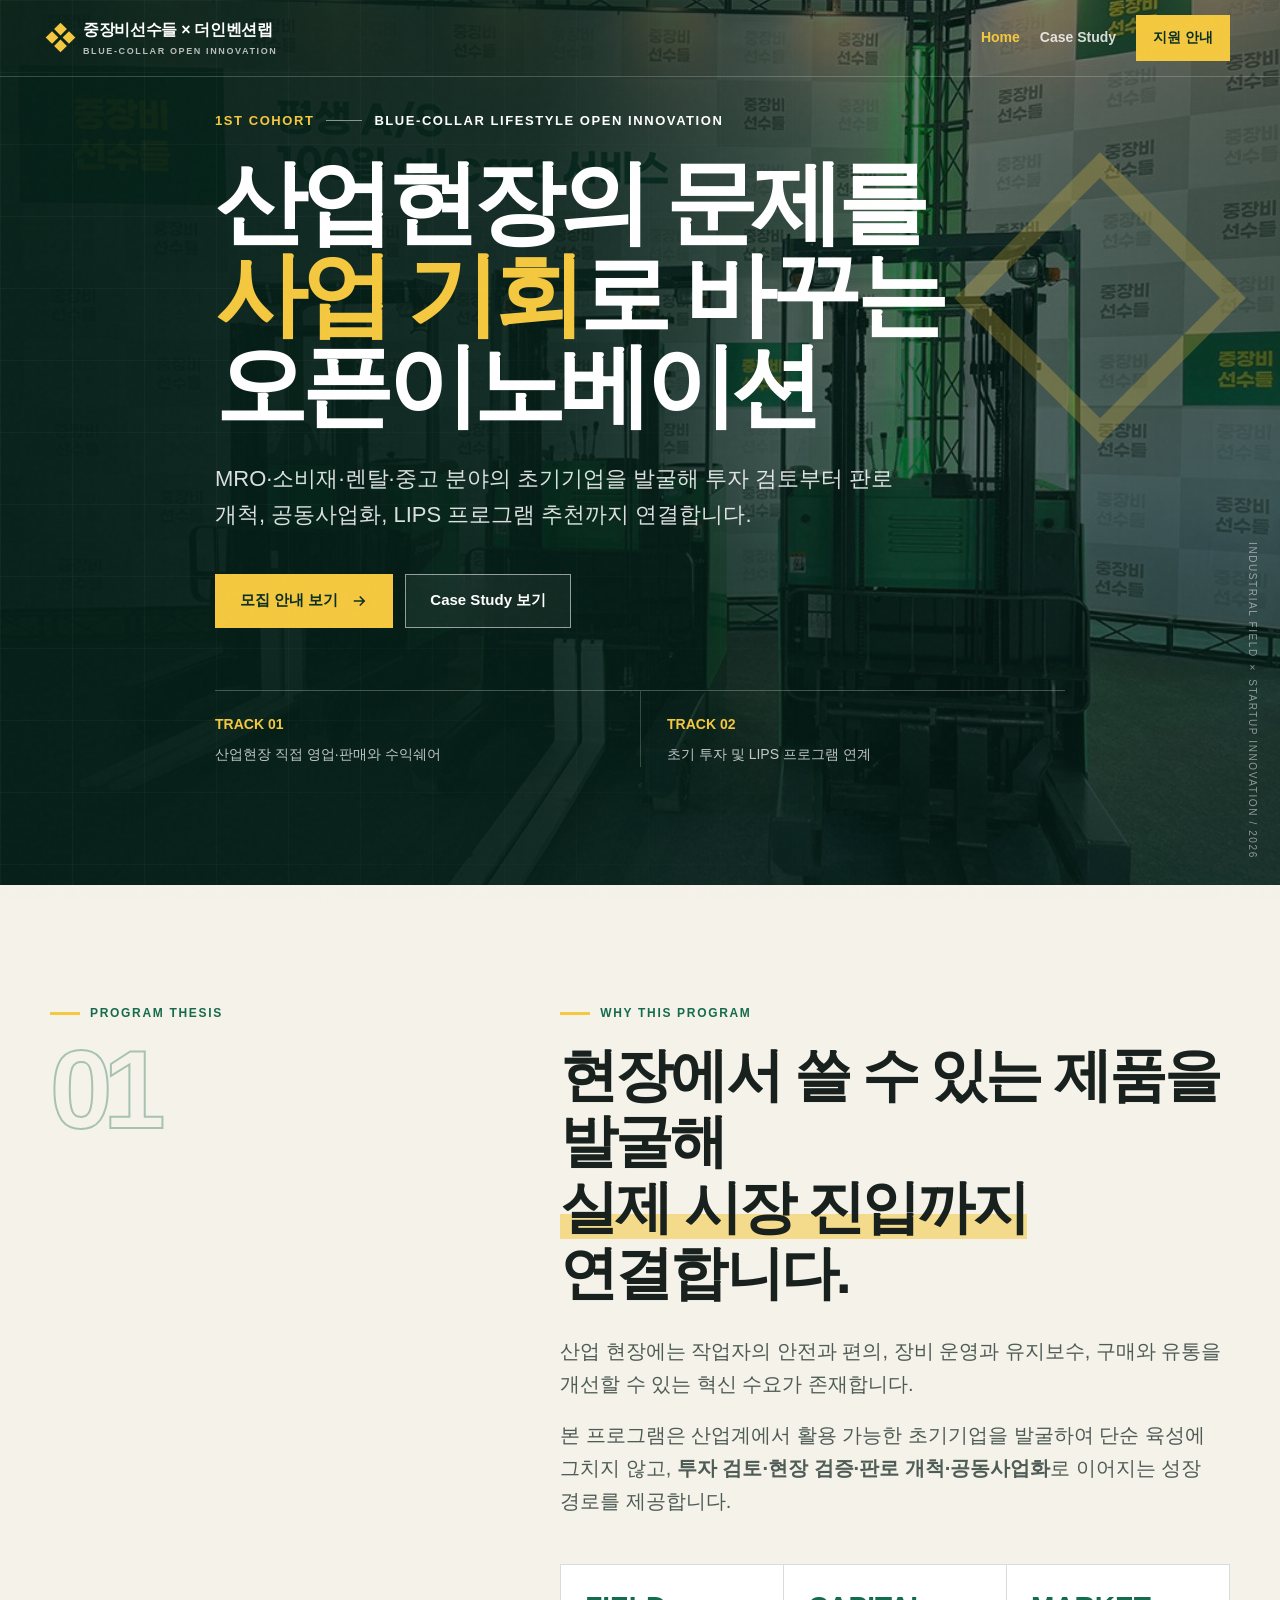
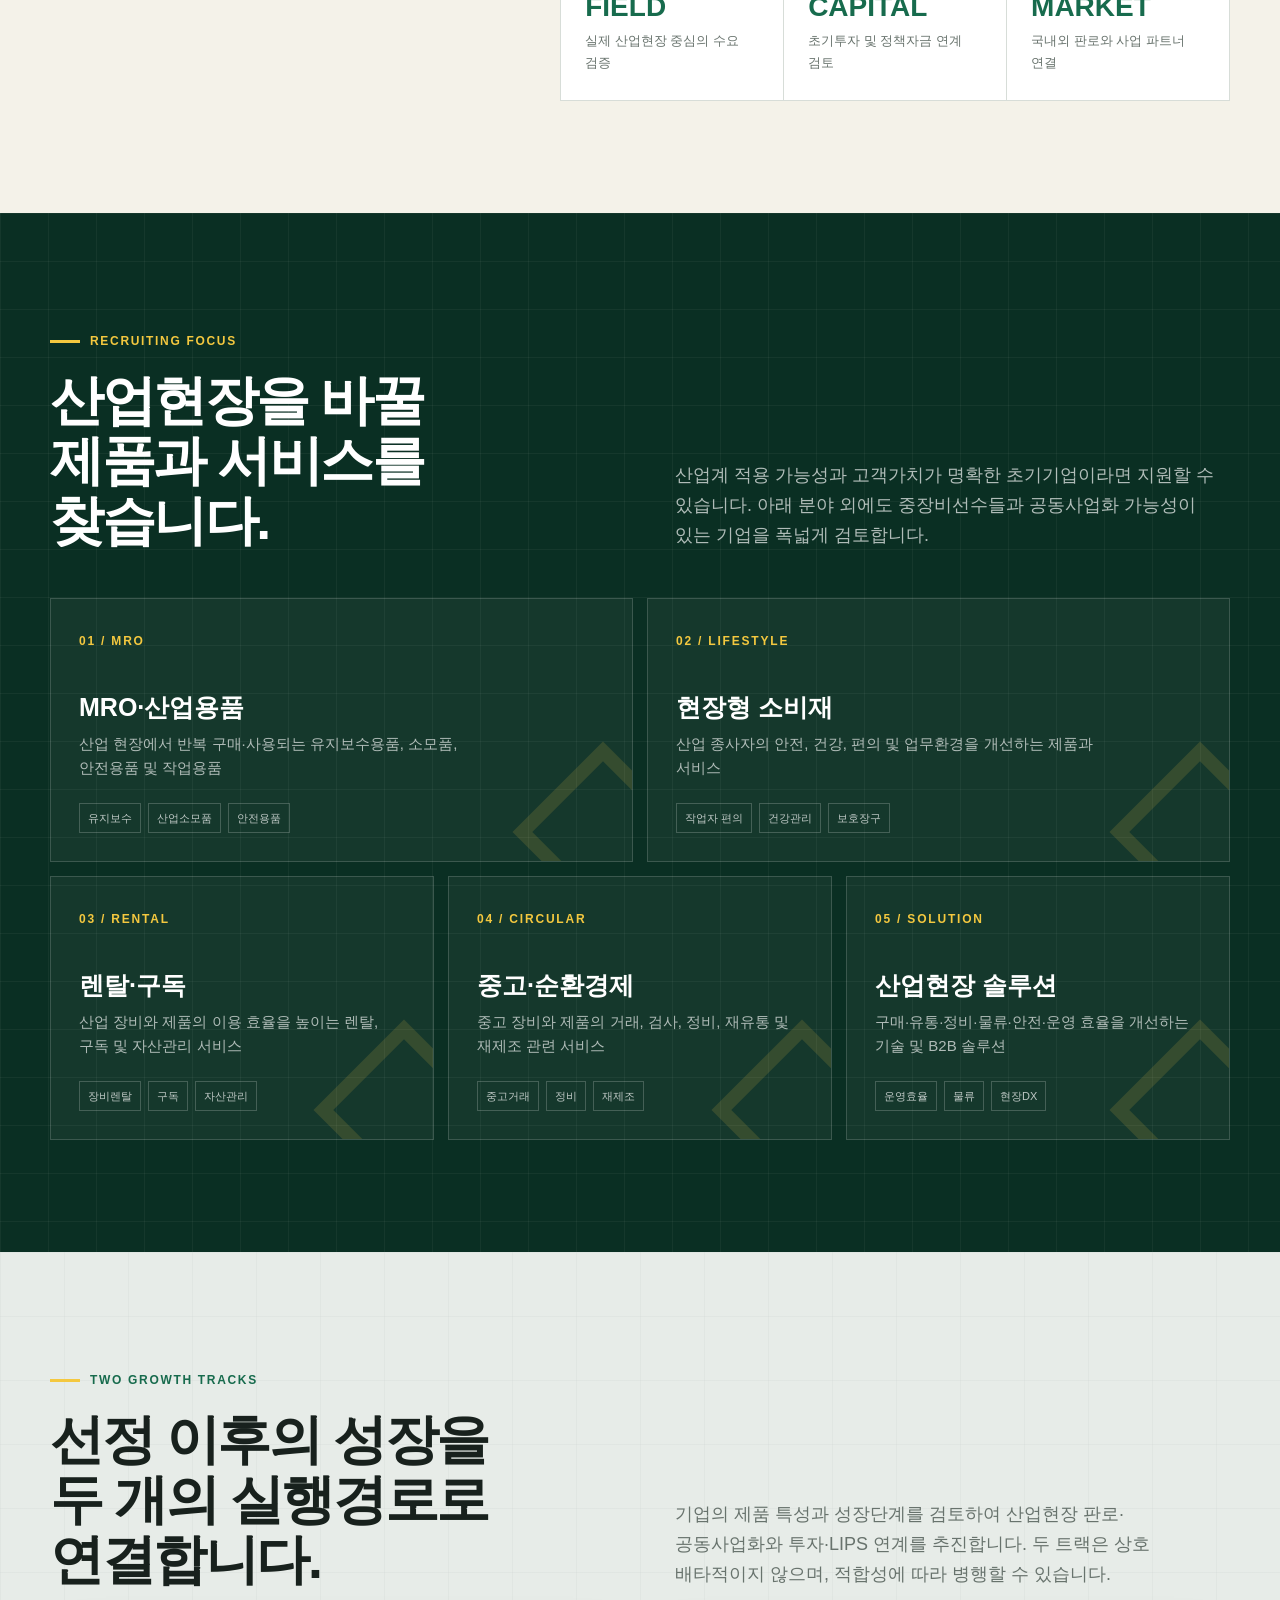
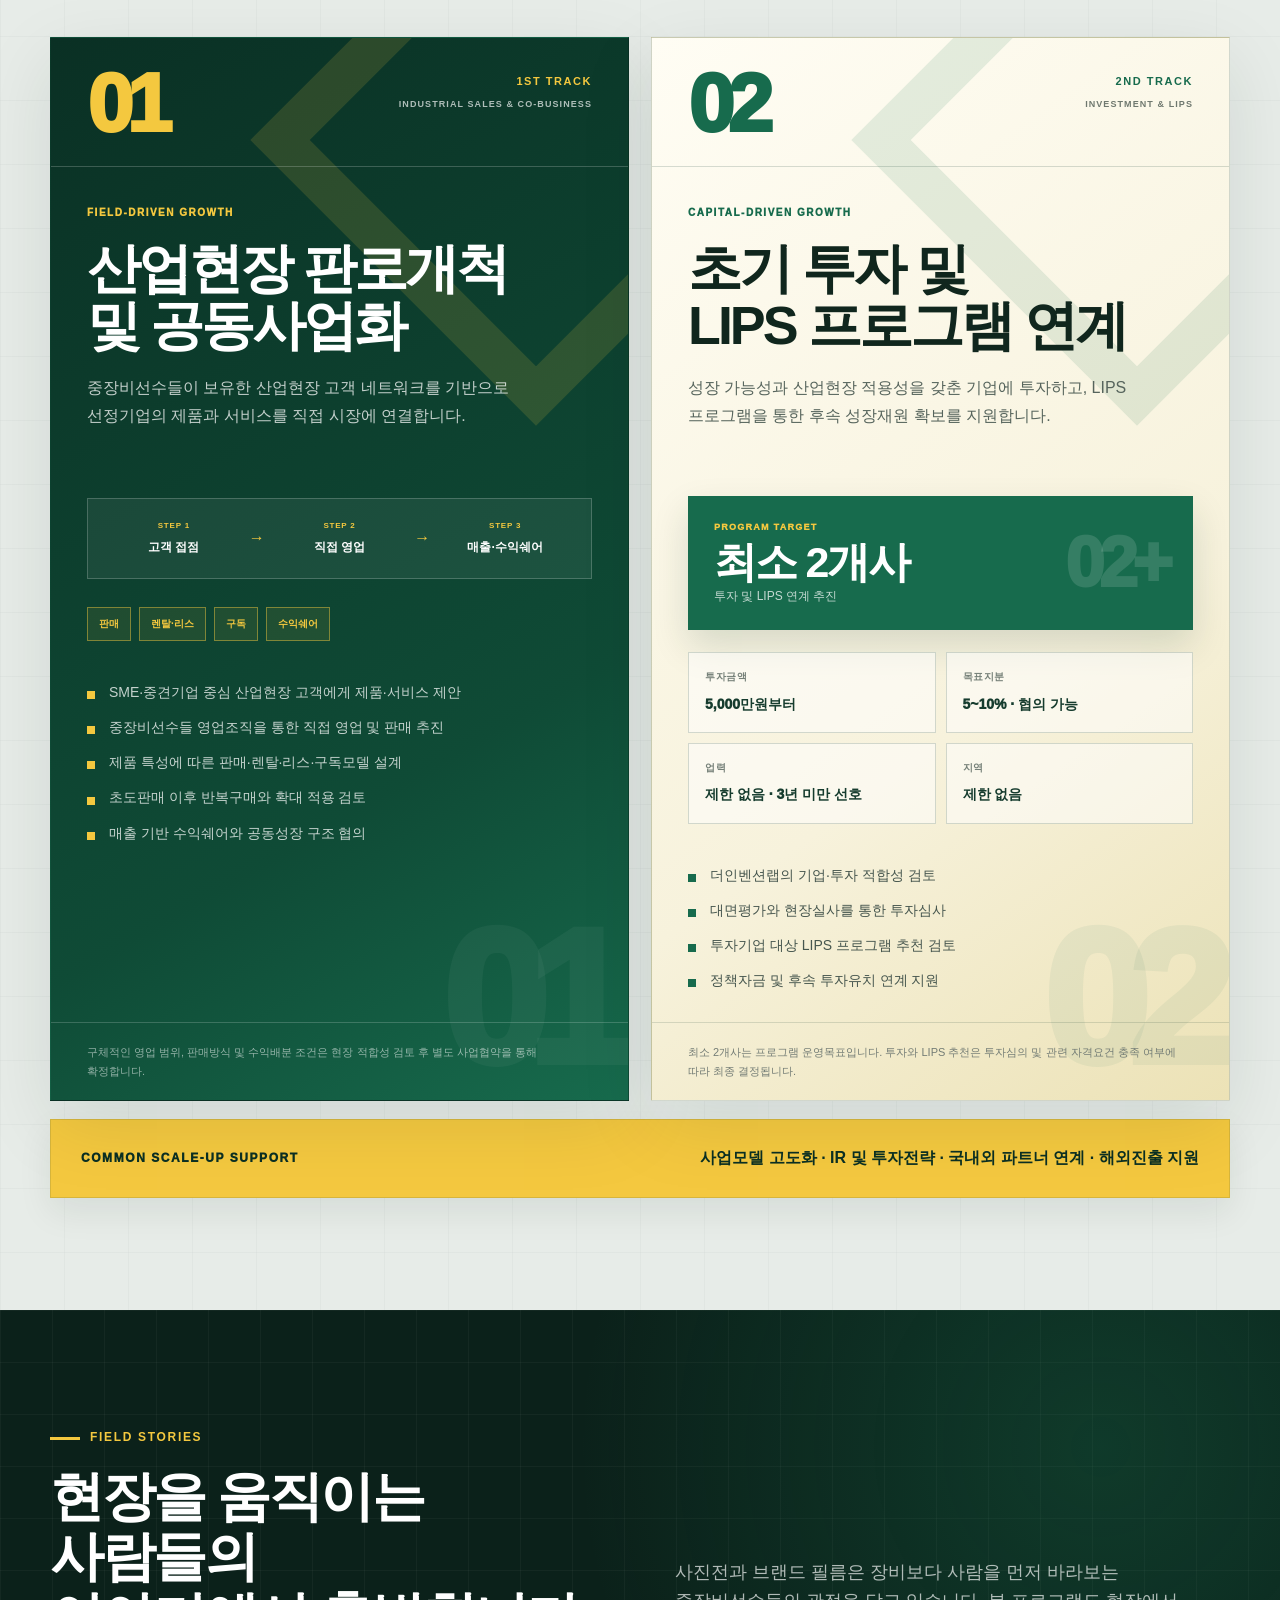
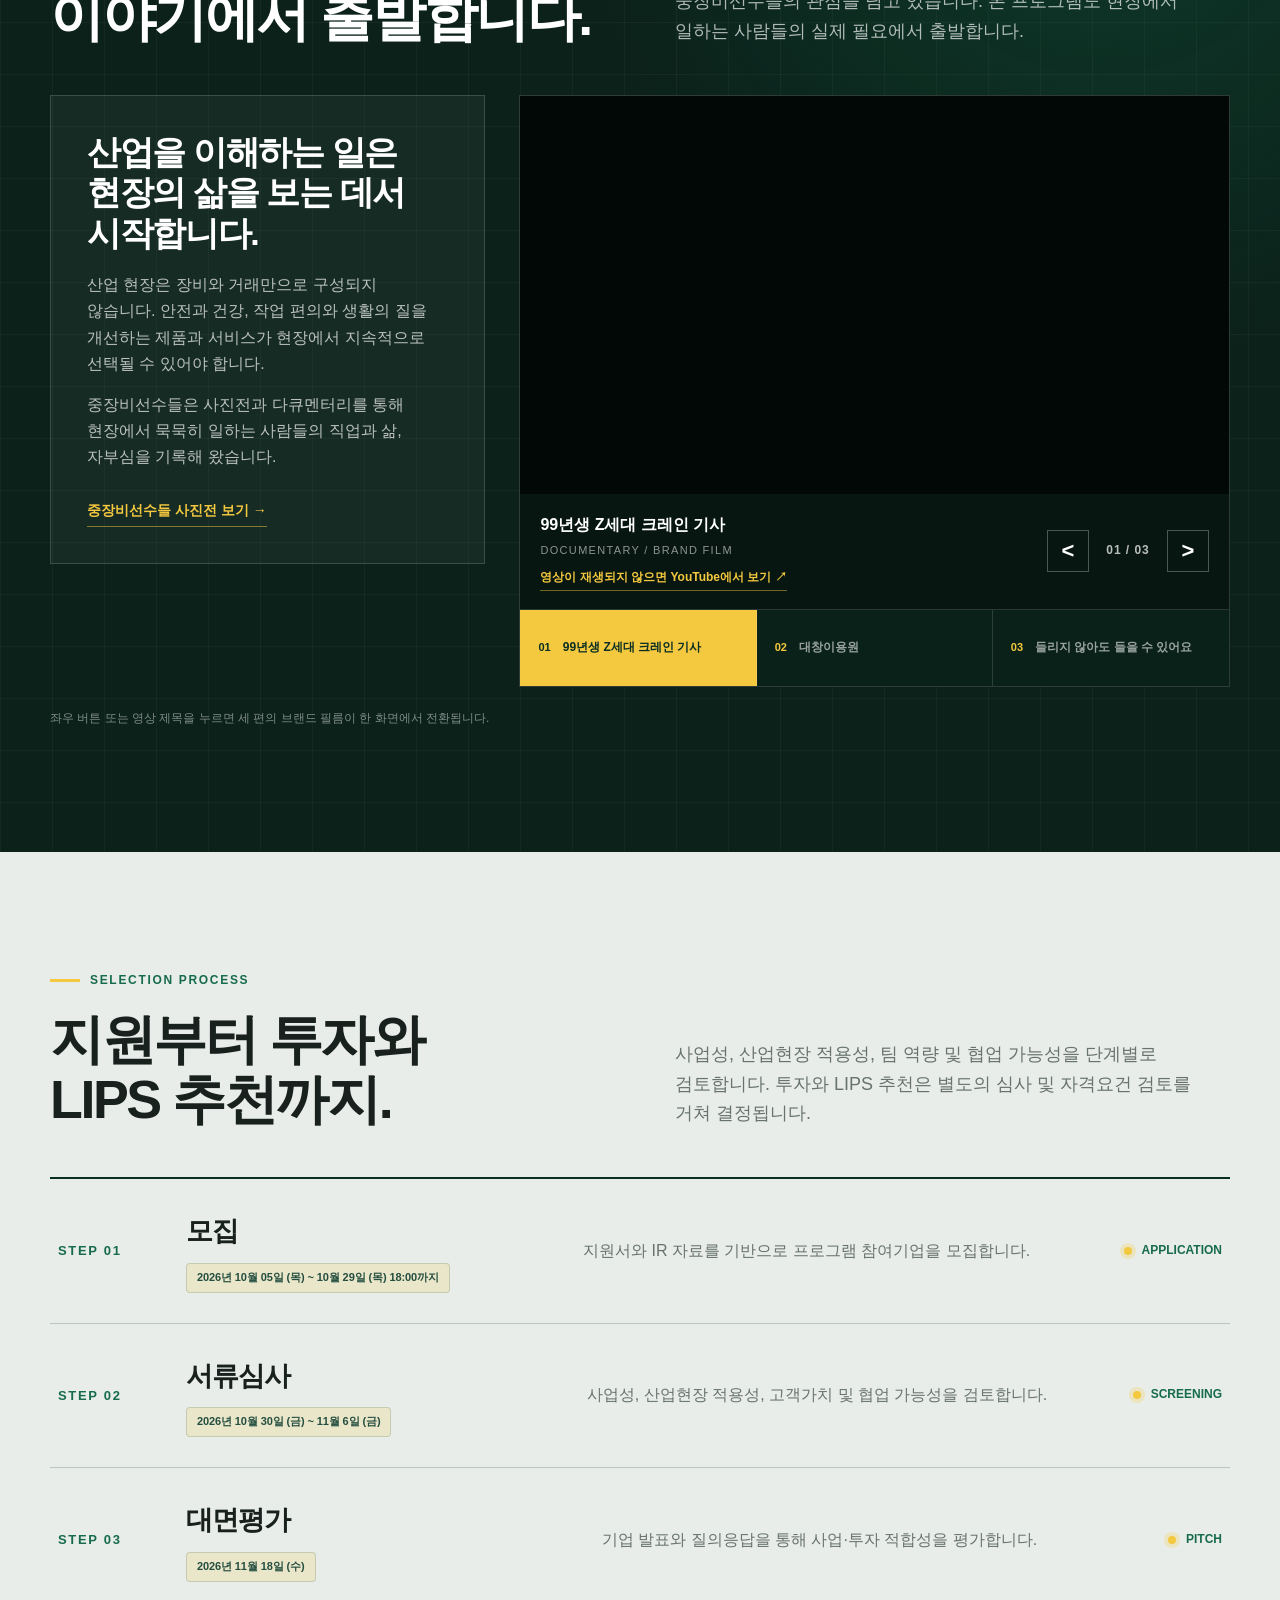
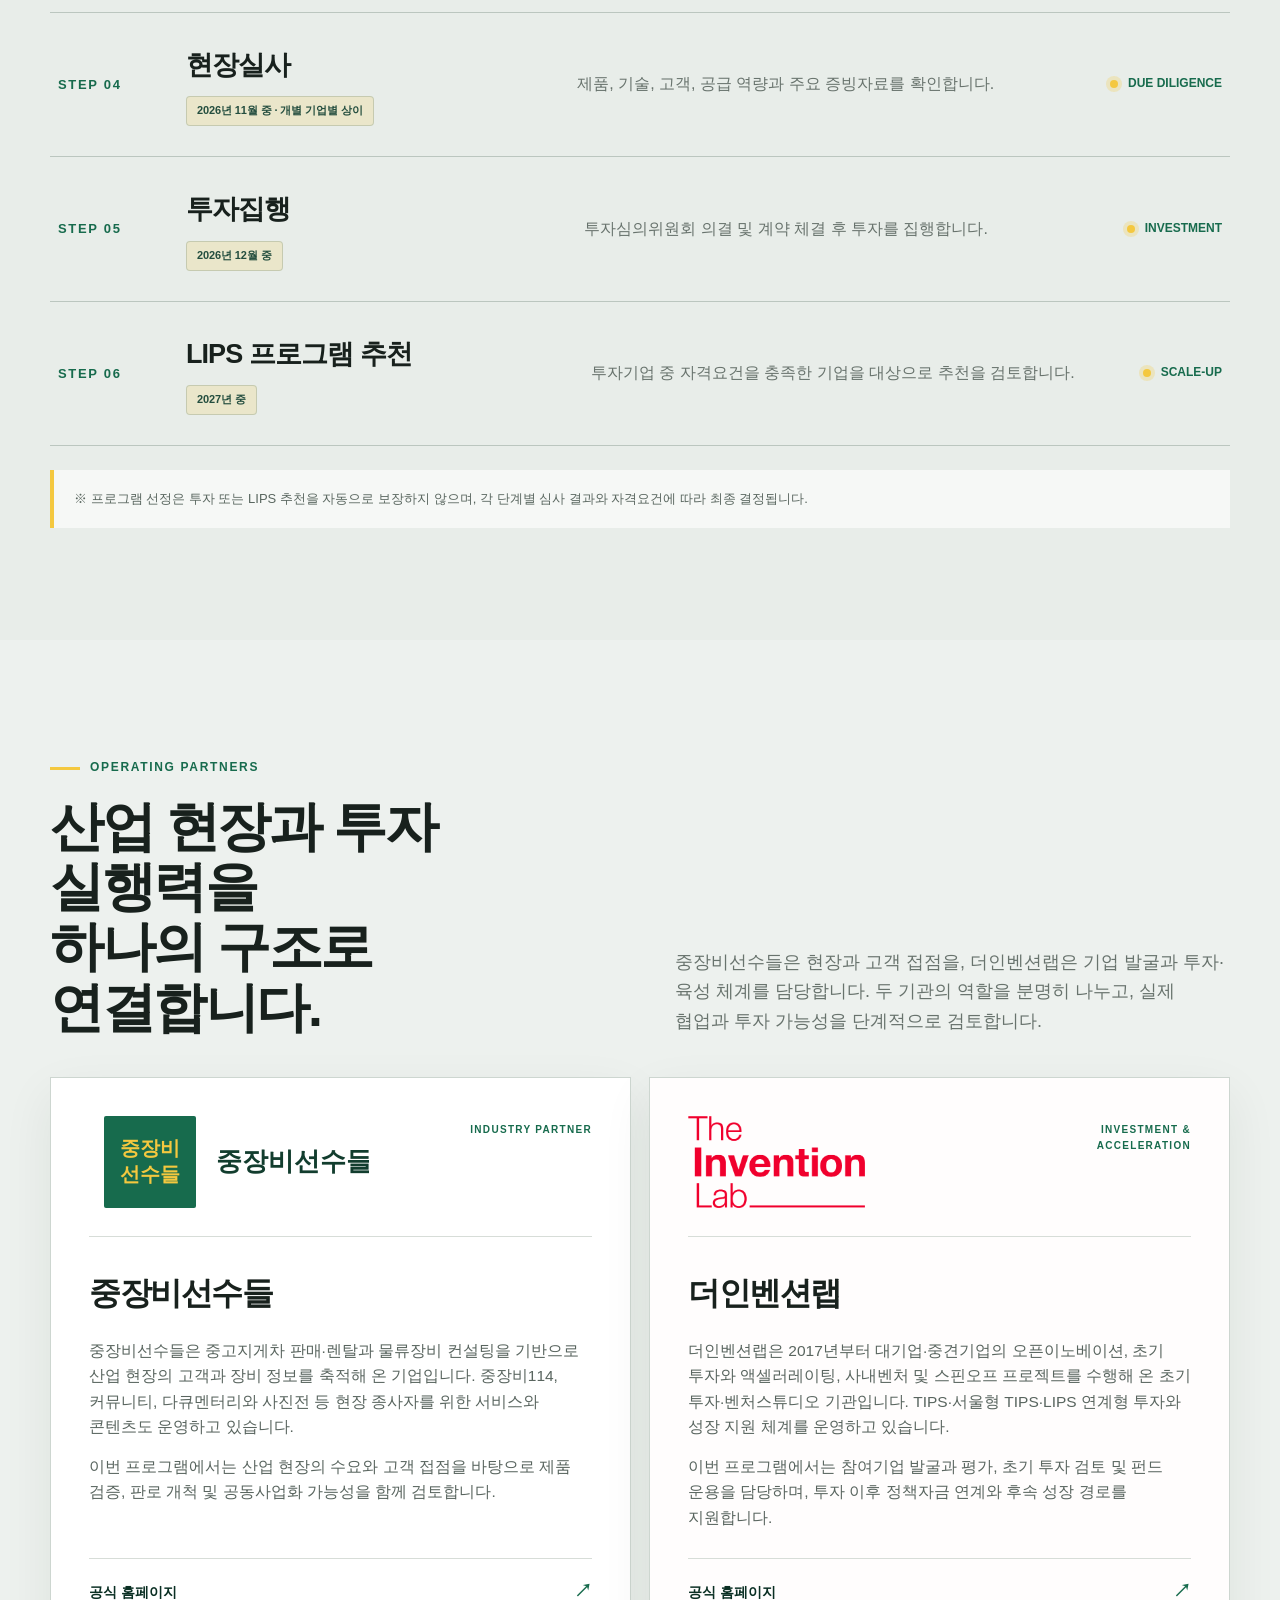
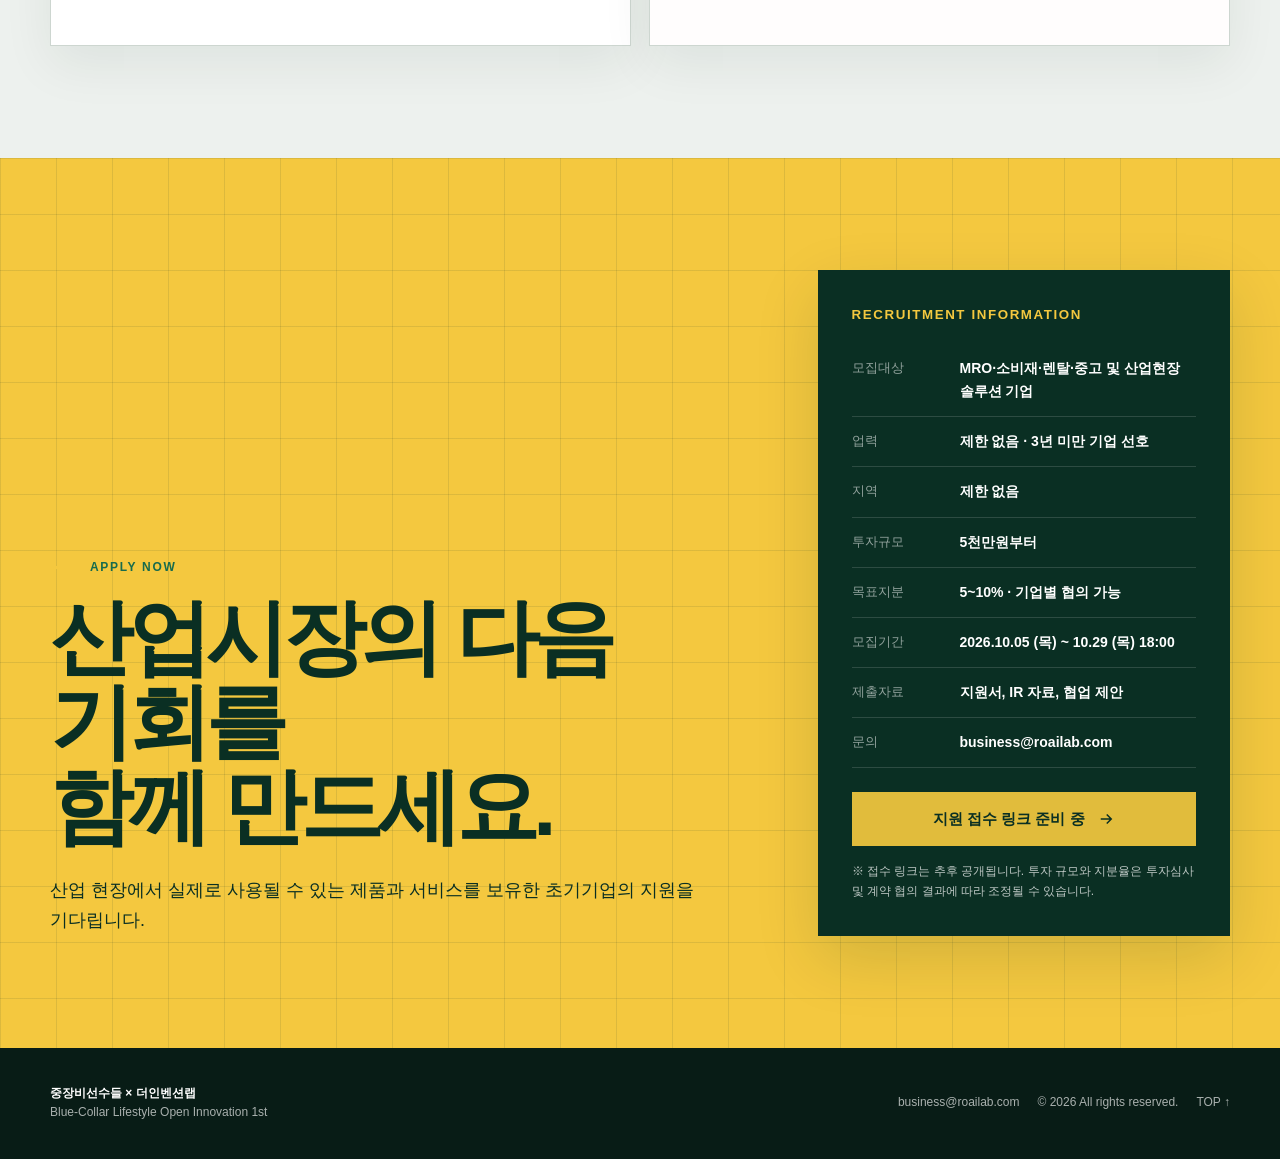
==== index.html @ ec878469 "Add files via upload" ====
<!doctype html>
<html lang="ko">
<head>
  <meta charset="utf-8" />
  <meta name="viewport" content="width=device-width, initial-scale=1" />
  <meta name="referrer" content="strict-origin-when-cross-origin" />
  <meta name="description" content="중장비선수들 × 더인벤션랩 블루칼라 라이프스타일 오픈이노베이션 1기" />
  <title>블루칼라 라이프스타일 오픈이노베이션 1기</title>
  <script>document.documentElement.classList.add('js');</script>
  <link rel="stylesheet" href="styles.css?v=14" />
</head>
<body data-page="home">
  <header class="nav">
    <div class="container nav-inner">
      <a href="index.html" class="brand" aria-label="홈으로 이동">
        <span class="brand-mark" aria-hidden="true"><i></i><i></i><i></i><i></i></span>
        <span class="brand-text">중장비선수들 × 더인벤션랩<small>BLUE-COLLAR OPEN INNOVATION</small></span>
      </a>
      <nav class="nav-links" aria-label="주요 메뉴">
        <a href="index.html" aria-current="page">Home</a>
        <a href="case-study.html">Case Study</a>
        <a href="#apply" class="nav-cta">지원 안내</a>
      </nav>
    </div>
  </header>

  <main id="top">
    <section class="hero">
      <div class="hero-media" aria-hidden="true"></div>
      <div class="hero-grid" aria-hidden="true"></div>
      <div class="container hero-content">
        <div class="hero-eyebrow"><span>1st Cohort</span><i></i><span>Blue-Collar Lifestyle Open Innovation</span></div>
        <h1>산업현장의 문제를<br /><em>사업 기회</em>로 바꾸는<br />오픈이노베이션</h1>
        <p class="hero-desc">MRO·소비재·렌탈·중고 분야의 초기기업을 발굴해 투자 검토부터 판로 개척, 공동사업화, LIPS 프로그램 추천까지 연결합니다.</p>
        <div class="hero-actions">
          <a class="btn btn-primary" href="#apply">모집 안내 보기
            <svg viewBox="0 0 24 24" fill="none" stroke="currentColor" stroke-width="2"><path d="M5 12h14M13 6l6 6-6 6"/></svg>
          </a>
          <a class="btn btn-secondary" href="case-study.html">Case Study 보기</a>
        </div>
        <div class="hero-meta hero-meta-two">
          <div class="hero-meta-item"><strong>TRACK 01</strong><span>산업현장 직접 영업·판매와 수익쉐어</span></div>
          <div class="hero-meta-item"><strong>TRACK 02</strong><span>초기 투자 및 LIPS 프로그램 연계</span></div>
        </div>
      </div>
      <div class="hero-side-code">INDUSTRIAL FIELD × STARTUP INNOVATION / 2026</div>
    </section>

    <section class="section thesis" id="about">
      <div class="container thesis-layout">
        <aside class="thesis-aside reveal">
          <span class="kicker">Program Thesis</span>
          <div class="thesis-number">01</div>
        </aside>
        <div class="thesis-copy reveal">
          <span class="kicker">Why This Program</span>
          <h2>현장에서 쓸 수 있는 제품을 발굴해<br /><span class="highlight-line">실제 시장 진입까지</span> 연결합니다.</h2>
          <p>산업 현장에는 작업자의 안전과 편의, 장비 운영과 유지보수, 구매와 유통을 개선할 수 있는 혁신 수요가 존재합니다.</p>
          <p>본 프로그램은 산업계에서 활용 가능한 초기기업을 발굴하여 단순 육성에 그치지 않고, <strong>투자 검토·현장 검증·판로 개척·공동사업화</strong>로 이어지는 성장 경로를 제공합니다.</p>
          <div class="thesis-facts">
            <div class="fact"><strong>FIELD</strong><span>실제 산업현장 중심의 수요 검증</span></div>
            <div class="fact"><strong>CAPITAL</strong><span>초기투자 및 정책자금 연계 검토</span></div>
            <div class="fact"><strong>MARKET</strong><span>국내외 판로와 사업 파트너 연결</span></div>
          </div>
        </div>
      </div>
    </section>


    <section class="section focus" id="focus">
      <div class="container">
        <div class="section-head reveal">
          <div><span class="kicker">Recruiting Focus</span><h2 class="section-title">산업현장을 바꿀<br />제품과 서비스를 찾습니다.</h2></div>
          <p class="section-lead">산업계 적용 가능성과 고객가치가 명확한 초기기업이라면 지원할 수 있습니다. 아래 분야 외에도 중장비선수들과 공동사업화 가능성이 있는 기업을 폭넓게 검토합니다.</p>
        </div>
        <div class="focus-grid">
          <article class="focus-card reveal"><span class="focus-no">01 / MRO</span><h3>MRO·산업용품</h3><p>산업 현장에서 반복 구매·사용되는 유지보수용품, 소모품, 안전용품 및 작업용품</p><div class="focus-tags"><span>유지보수</span><span>산업소모품</span><span>안전용품</span></div></article>
          <article class="focus-card reveal"><span class="focus-no">02 / LIFESTYLE</span><h3>현장형 소비재</h3><p>산업 종사자의 안전, 건강, 편의 및 업무환경을 개선하는 제품과 서비스</p><div class="focus-tags"><span>작업자 편의</span><span>건강관리</span><span>보호장구</span></div></article>
          <article class="focus-card reveal"><span class="focus-no">03 / RENTAL</span><h3>렌탈·구독</h3><p>산업 장비와 제품의 이용 효율을 높이는 렌탈, 구독 및 자산관리 서비스</p><div class="focus-tags"><span>장비렌탈</span><span>구독</span><span>자산관리</span></div></article>
          <article class="focus-card reveal"><span class="focus-no">04 / CIRCULAR</span><h3>중고·순환경제</h3><p>중고 장비와 제품의 거래, 검사, 정비, 재유통 및 재제조 관련 서비스</p><div class="focus-tags"><span>중고거래</span><span>정비</span><span>재제조</span></div></article>
          <article class="focus-card reveal"><span class="focus-no">05 / SOLUTION</span><h3>산업현장 솔루션</h3><p>구매·유통·정비·물류·안전·운영 효율을 개선하는 기술 및 B2B 솔루션</p><div class="focus-tags"><span>운영효율</span><span>물류</span><span>현장DX</span></div></article>
        </div>
      </div>
    </section>

    <section class="section benefits tracks tracks-v11" id="benefits">
      <div class="container">
        <div class="section-head reveal">
          <div><span class="kicker">Two Growth Tracks</span><h2 class="section-title">선정 이후의 성장을<br />두 개의 실행경로로 연결합니다.</h2></div>
          <p class="section-lead">기업의 제품 특성과 성장단계를 검토하여 산업현장 판로·공동사업화와 투자·LIPS 연계를 추진합니다. 두 트랙은 상호 배타적이지 않으며, 적합성에 따라 병행할 수 있습니다.</p>
        </div>

        <div class="growth-track-grid">
          <article class="growth-track growth-track-sales reveal">
            <div class="growth-track-bg-number" aria-hidden="true">01</div>
            <header class="growth-track-header">
              <span class="growth-track-index">01</span>
              <div><b>1ST TRACK</b><small>INDUSTRIAL SALES &amp; CO-BUSINESS</small></div>
            </header>
            <div class="growth-track-body">
              <span class="growth-track-label">FIELD-DRIVEN GROWTH</span>
              <h3>산업현장 판로개척<br />및 공동사업화</h3>
              <p class="growth-track-lead">중장비선수들이 보유한 산업현장 고객 네트워크를 기반으로 선정기업의 제품과 서비스를 직접 시장에 연결합니다.</p>

              <div class="growth-track-flow" aria-label="산업현장 공동사업화 진행 흐름">
                <span><small>STEP 1</small>고객 접점</span><i aria-hidden="true">→</i>
                <span><small>STEP 2</small>직접 영업</span><i aria-hidden="true">→</i>
                <span><small>STEP 3</small>매출·수익쉐어</span>
              </div>

              <div class="growth-track-tags"><span>판매</span><span>렌탈·리스</span><span>구독</span><span>수익쉐어</span></div>
              <ul class="growth-track-list">
                <li>SME·중견기업 중심 산업현장 고객에게 제품·서비스 제안</li>
                <li>중장비선수들 영업조직을 통한 직접 영업 및 판매 추진</li>
                <li>제품 특성에 따른 판매·렌탈·리스·구독모델 설계</li>
                <li>초도판매 이후 반복구매와 확대 적용 검토</li>
                <li>매출 기반 수익쉐어와 공동성장 구조 협의</li>
              </ul>
            </div>
            <p class="growth-track-note">구체적인 영업 범위, 판매방식 및 수익배분 조건은 현장 적합성 검토 후 별도 사업협약을 통해 확정합니다.</p>
          </article>

          <article class="growth-track growth-track-invest reveal">
            <div class="growth-track-bg-number" aria-hidden="true">02</div>
            <header class="growth-track-header">
              <span class="growth-track-index">02</span>
              <div><b>2ND TRACK</b><small>INVESTMENT &amp; LIPS</small></div>
            </header>
            <div class="growth-track-body">
              <span class="growth-track-label">CAPITAL-DRIVEN GROWTH</span>
              <h3>초기 투자 및<br />LIPS 프로그램 연계</h3>
              <p class="growth-track-lead">성장 가능성과 산업현장 적용성을 갖춘 기업에 투자하고, LIPS 프로그램을 통한 후속 성장재원 확보를 지원합니다.</p>

              <div class="growth-track-target">
                <div><small>PROGRAM TARGET</small><strong>최소 2개사</strong><span>투자 및 LIPS 연계 추진</span></div>
                <span class="growth-track-target-mark" aria-hidden="true">02+</span>
              </div>

              <dl class="growth-track-terms">
                <div><dt>투자금액</dt><dd>5,000만원부터</dd></div>
                <div><dt>목표지분</dt><dd>5~10% · 협의 가능</dd></div>
                <div><dt>업력</dt><dd>제한 없음 · 3년 미만 선호</dd></div>
                <div><dt>지역</dt><dd>제한 없음</dd></div>
              </dl>
              <ul class="growth-track-list">
                <li>더인벤션랩의 기업·투자 적합성 검토</li>
                <li>대면평가와 현장실사를 통한 투자심사</li>
                <li>투자기업 대상 LIPS 프로그램 추천 검토</li>
                <li>정책자금 및 후속 투자유치 연계 지원</li>
              </ul>
            </div>
            <p class="growth-track-note">최소 2개사는 프로그램 운영목표입니다. 투자와 LIPS 추천은 투자심의 및 관련 자격요건 충족 여부에 따라 최종 결정됩니다.</p>
          </article>
        </div>

        <div class="common-support common-support-v11 reveal">
          <span>COMMON SCALE-UP SUPPORT</span>
          <p>사업모델 고도화 · IR 및 투자전략 · 국내외 파트너 연계 · 해외진출 지원</p>
        </div>
      </div>
    </section>

    <section class="section story" id="story">
      <div class="container">
        <div class="section-head reveal">
          <div><span class="kicker">Field Stories</span><h2 class="section-title">현장을 움직이는 사람들의<br />이야기에서 출발합니다.</h2></div>
          <p class="section-lead">사진전과 브랜드 필름은 장비보다 사람을 먼저 바라보는 중장비선수들의 관점을 담고 있습니다. 본 프로그램도 현장에서 일하는 사람들의 실제 필요에서 출발합니다.</p>
        </div>
        <div class="story-layout">
          <aside class="story-copy reveal">
            <h3>산업을 이해하는 일은<br />현장의 삶을 보는 데서 시작합니다.</h3>
            <p>산업 현장은 장비와 거래만으로 구성되지 않습니다. 안전과 건강, 작업 편의와 생활의 질을 개선하는 제품과 서비스가 현장에서 지속적으로 선택될 수 있어야 합니다.</p>
            <p>중장비선수들은 사진전과 다큐멘터리를 통해 현장에서 묵묵히 일하는 사람들의 직업과 삶, 자부심을 기록해 왔습니다.</p>
            <a class="story-link" href="https://cafe.naver.com/f-e/cafes/30605858/menus/133?viewType=I" target="_blank" rel="noopener noreferrer">중장비선수들 사진전 보기 →</a>
          </aside>
          <article class="video-card film-player reveal" data-film-carousel>
            <div class="video-frame">
              <iframe id="brandFilmFrame" width="560" height="315" loading="lazy" src="https://www.youtube-nocookie.com/embed/QFnF8ZRzsyY?playsinline=1&amp;rel=0" title="99년생 Z세대 크레인 기사" frameborder="0" allow="accelerometer; autoplay; clipboard-write; encrypted-media; gyroscope; picture-in-picture; web-share" referrerpolicy="strict-origin-when-cross-origin" allowfullscreen></iframe>
            </div>
            <div class="film-toolbar film-toolbar-v11">
              <div class="video-meta">
                <strong id="brandFilmLabel">99년생 Z세대 크레인 기사</strong>
                <span>DOCUMENTARY / BRAND FILM</span>
                <a id="brandFilmExternalLink" class="film-external-link" href="https://www.youtube.com/watch?v=QFnF8ZRzsyY" target="_blank" rel="noopener noreferrer">영상이 재생되지 않으면 YouTube에서 보기 ↗</a>
              </div>
              <div class="film-controls" aria-label="브랜드 필름 이전·다음 전환">
                <button type="button" class="film-arrow" data-film-prev aria-label="이전 브랜드 필름">&lt;</button>
                <span class="film-counter" id="brandFilmCounter" aria-live="polite">01 / 03</span>
                <button type="button" class="film-arrow" data-film-next aria-label="다음 브랜드 필름">&gt;</button>
              </div>
            </div>
            <div class="film-tabs" role="tablist" aria-label="브랜드 필름 목록">
              <button type="button" role="tab" aria-selected="true" class="film-tab is-active" data-film-select data-video-id="QFnF8ZRzsyY" data-title="99년생 Z세대 크레인 기사"><span>01</span><b>99년생 Z세대 크레인 기사</b></button>
              <button type="button" role="tab" aria-selected="false" class="film-tab" data-film-select data-video-id="ErSLfkAjK5M" data-title="대창이용원"><span>02</span><b>대창이용원</b></button>
              <button type="button" role="tab" aria-selected="false" class="film-tab" data-film-select data-video-id="mfmNR8v3RRI" data-title="들리지 않아도 들을 수 있어요"><span>03</span><b>들리지 않아도 들을 수 있어요</b></button>
            </div>
          </article>
        </div>
        <p class="story-note reveal">좌우 버튼 또는 영상 제목을 누르면 세 편의 브랜드 필름이 한 화면에서 전환됩니다.</p>
      </div>
    </section>

    <section class="section process" id="process">
      <div class="container">
        <div class="section-head reveal">
          <div><span class="kicker">Selection Process</span><h2 class="section-title">지원부터 투자와<br />LIPS 추천까지.</h2></div>
          <p class="section-lead">사업성, 산업현장 적용성, 팀 역량 및 협업 가능성을 단계별로 검토합니다. 투자와 LIPS 추천은 별도의 심사 및 자격요건 검토를 거쳐 결정됩니다.</p>
        </div>
        <div class="process-list">
          <article class="process-item reveal"><span class="process-index">STEP 01</span><div class="process-title"><h3>모집</h3><time class="process-date" datetime="2026-10-05">2026년 10월 05일 (목) ~ 10월 29일 (목) 18:00까지</time></div><p>지원서와 IR 자료를 기반으로 프로그램 참여기업을 모집합니다.</p><span class="status">APPLICATION</span></article>
          <article class="process-item reveal"><span class="process-index">STEP 02</span><div class="process-title"><h3>서류심사</h3><time class="process-date" datetime="2026-10-30">2026년 10월 30일 (금) ~ 11월 6일 (금)</time></div><p>사업성, 산업현장 적용성, 고객가치 및 협업 가능성을 검토합니다.</p><span class="status">SCREENING</span></article>
          <article class="process-item reveal"><span class="process-index">STEP 03</span><div class="process-title"><h3>대면평가</h3><time class="process-date" datetime="2026-11-18">2026년 11월 18일 (수)</time></div><p>기업 발표와 질의응답을 통해 사업·투자 적합성을 평가합니다.</p><span class="status">PITCH</span></article>
          <article class="process-item reveal"><span class="process-index">STEP 04</span><div class="process-title"><h3>현장실사</h3><span class="process-date">2026년 11월 중 · 개별 기업별 상이</span></div><p>제품, 기술, 고객, 공급 역량과 주요 증빙자료를 확인합니다.</p><span class="status">DUE DILIGENCE</span></article>
          <article class="process-item reveal"><span class="process-index">STEP 05</span><div class="process-title"><h3>투자집행</h3><span class="process-date">2026년 12월 중</span></div><p>투자심의위원회 의결 및 계약 체결 후 투자를 집행합니다.</p><span class="status">INVESTMENT</span></article>
          <article class="process-item reveal"><span class="process-index">STEP 06</span><div class="process-title"><h3>LIPS 프로그램 추천</h3><span class="process-date">2027년 중</span></div><p>투자기업 중 자격요건을 충족한 기업을 대상으로 추천을 검토합니다.</p><span class="status">SCALE-UP</span></article>
        </div>
        <div class="process-note reveal">※ 프로그램 선정은 투자 또는 LIPS 추천을 자동으로 보장하지 않으며, 각 단계별 심사 결과와 자격요건에 따라 최종 결정됩니다.</div>
      </div>
    </section>

    <section class="section partners" id="partners" aria-label="운영기관 소개">
      <div class="container">
        <div class="section-head reveal">
          <div><span class="kicker">Operating Partners</span><h2 class="section-title">산업 현장과 투자 실행력을<br />하나의 구조로 연결합니다.</h2></div>
          <p class="section-lead">중장비선수들은 현장과 고객 접점을, 더인벤션랩은 기업 발굴과 투자·육성 체계를 담당합니다. 두 기관의 역할을 분명히 나누고, 실제 협업과 투자 가능성을 단계적으로 검토합니다.</p>
        </div>
        <div class="partner-grid">
          <article class="partner-card reveal">
            <div class="partner-card-head">
              <a class="partner-logo partner-logo-9dan" href="https://www.9dan.biz/" target="_blank" rel="noopener noreferrer" aria-label="중장비선수들 홈페이지 새 창 열기">
                <svg viewBox="0 0 250 92" role="img" aria-label="중장비선수들 로고">
                  <rect x="0" y="0" width="92" height="92" rx="2" fill="#176b4d" />
                  <text x="46" y="39" text-anchor="middle" fill="#f4c83f" font-size="20" font-weight="900" font-family="Pretendard, Noto Sans KR, sans-serif">중장비</text>
                  <text x="46" y="65" text-anchor="middle" fill="#f4c83f" font-size="20" font-weight="900" font-family="Pretendard, Noto Sans KR, sans-serif">선수들</text>
                  <text x="112" y="54" fill="#123d2e" font-size="26" font-weight="900" font-family="Pretendard, Noto Sans KR, sans-serif">중장비선수들</text>
                </svg>
              </a>
              <span class="partner-role">INDUSTRY PARTNER</span>
            </div>
            <div class="partner-copy">
              <h3>중장비선수들</h3>
              <p>중장비선수들은 중고지게차 판매·렌탈과 물류장비 컨설팅을 기반으로 산업 현장의 고객과 장비 정보를 축적해 온 기업입니다. 중장비114, 커뮤니티, 다큐멘터리와 사진전 등 현장 종사자를 위한 서비스와 콘텐츠도 운영하고 있습니다.</p>
              <p>이번 프로그램에서는 산업 현장의 수요와 고객 접점을 바탕으로 제품 검증, 판로 개척 및 공동사업화 가능성을 함께 검토합니다.</p>
            </div>
            <a class="partner-link" href="https://www.9dan.biz/" target="_blank" rel="noopener noreferrer">공식 홈페이지 <span>↗</span></a>
          </article>

          <article class="partner-card partner-card-til reveal">
            <div class="partner-card-head">
              <a class="partner-logo partner-logo-til" href="https://theilab.kr/" target="_blank" rel="noopener noreferrer" aria-label="더인벤션랩 홈페이지 새 창 열기">
                <img src="assets/theinventionlab-logo.png" alt="The Invention Lab 로고" loading="lazy" decoding="async" />
              </a>
              <span class="partner-role">INVESTMENT &amp; ACCELERATION</span>
            </div>
            <div class="partner-copy">
              <h3>더인벤션랩</h3>
              <p>더인벤션랩은 2017년부터 대기업·중견기업의 오픈이노베이션, 초기 투자와 액셀러레이팅, 사내벤처 및 스핀오프 프로젝트를 수행해 온 초기 투자·벤처스튜디오 기관입니다. TIPS·서울형 TIPS·LIPS 연계형 투자와 성장 지원 체계를 운영하고 있습니다.</p>
              <p>이번 프로그램에서는 참여기업 발굴과 평가, 초기 투자 검토 및 펀드 운용을 담당하며, 투자 이후 정책자금 연계와 후속 성장 경로를 지원합니다.</p>
            </div>
            <a class="partner-link" href="https://theilab.kr/" target="_blank" rel="noopener noreferrer">공식 홈페이지 <span>↗</span></a>
          </article>
        </div>
        
      </div>
    </section>

    <section class="section apply" id="apply">
      <div class="container apply-wrap">
        <div class="reveal"><span class="kicker">Apply Now</span><h2>산업시장의 다음 기회를<br />함께 만드세요.</h2><p>산업 현장에서 실제로 사용될 수 있는 제품과 서비스를 보유한 초기기업의 지원을 기다립니다.</p></div>
        <aside class="apply-box reveal">
          <small>RECRUITMENT INFORMATION</small>
          <dl>
            <div><dt>모집대상</dt><dd>MRO·소비재·렌탈·중고 및 산업현장 솔루션 기업</dd></div>
            <div><dt>업력</dt><dd>제한 없음 · 3년 미만 기업 선호</dd></div>
            <div><dt>지역</dt><dd>제한 없음</dd></div>
            <div><dt>투자규모</dt><dd>5천만원부터</dd></div>
            <div><dt>목표지분</dt><dd>5~10% · 기업별 협의 가능</dd></div>
            <div><dt>모집기간</dt><dd>2026.10.05 (목) ~ 10.29 (목) 18:00</dd></div>
            <div><dt>제출자료</dt><dd>지원서, IR 자료, 협업 제안</dd></div>
            <div><dt>문의</dt><dd><a href="mailto:business@roailab.com">business@roailab.com</a></dd></div>
          </dl>
          <span class="btn btn-primary btn-disabled" aria-disabled="true">지원 접수 링크 준비 중
            <svg viewBox="0 0 24 24" fill="none" stroke="currentColor" stroke-width="2"><path d="M5 12h14M13 6l6 6-6 6"/></svg>
          </span>
          <p class="apply-caption">※ 접수 링크는 추후 공개됩니다. 투자 규모와 지분율은 투자심사 및 계약 협의 결과에 따라 조정될 수 있습니다.</p>
        </aside>
      </div>
    </section>
  </main>

  <footer class="footer">
    <div class="container footer-inner">
      <div><strong>중장비선수들 × 더인벤션랩</strong><br />Blue-Collar Lifestyle Open Innovation 1st</div>
      <div class="footer-links"><a href="mailto:business@roailab.com">business@roailab.com</a><span>© 2026 All rights reserved.</span><a href="#top">TOP ↑</a></div>
    </div>
  </footer>

  <a href="#apply" class="mobile-cta">모집 안내 보기</a>
  <script src="script.js?v=14"></script>
</body>
</html>
---- styles.css ----
:root {
  --deep: #0a2f23;
  --deep-2: #102c24;
  --green: #176b4d;
  --green-2: #1d8a5e;
  --green-3: #dcebe3;
  --yellow: #f4c83f;
  --yellow-2: #ffe17a;
  --cream: #f4f2e9;
  --white: #ffffff;
  --ink: #18211d;
  --muted: #68736d;
  --line: #d7ddd8;
  --shadow: 0 22px 60px rgba(8, 40, 29, 0.14);
  --radius: 10px;
  --max: 1180px;
}

* { box-sizing: border-box; }
html { scroll-behavior: smooth; }
body {
  margin: 0;
  color: var(--ink);
  background: var(--cream);
  font-family: "Pretendard", "Noto Sans KR", "Apple SD Gothic Neo", "Malgun Gothic", Arial, sans-serif;
  line-height: 1.65;
  word-break: keep-all;
  -webkit-font-smoothing: antialiased;
}
body::before {
  content: "";
  position: fixed;
  inset: 0;
  pointer-events: none;
  z-index: 999;
  opacity: .018;
  background-image: url("data:image/svg+xml,%3Csvg viewBox='0 0 180 180' xmlns='http://www.w3.org/2000/svg'%3E%3Cfilter id='n'%3E%3CfeTurbulence type='fractalNoise' baseFrequency='.9' numOctaves='3' stitchTiles='stitch'/%3E%3C/filter%3E%3Crect width='100%25' height='100%25' filter='url(%23n)' opacity='.8'/%3E%3C/svg%3E");
}

a { color: inherit; text-decoration: none; }
button, a { -webkit-tap-highlight-color: transparent; }
img { max-width: 100%; display: block; }
.container { width: min(calc(100% - 40px), var(--max)); margin-inline: auto; }
.kicker {
  display: inline-flex;
  align-items: center;
  gap: 10px;
  margin-bottom: 18px;
  color: var(--green);
  font-size: 12px;
  font-weight: 850;
  letter-spacing: .14em;
  text-transform: uppercase;
}
.kicker::before { content:""; width: 30px; height: 3px; background: var(--yellow); }
.section { padding: 112px 0; }
.section-head { display: grid; grid-template-columns: 1fr 1fr; gap: 70px; align-items: end; margin-bottom: 48px; }
.section-title { margin: 0; font-size: clamp(34px, 4.2vw, 58px); line-height: 1.12; letter-spacing: -.045em; font-weight: 900; }
.section-lead { margin: 0; color: var(--muted); font-size: 18px; }
.label {
  display: inline-flex;
  align-items: center;
  min-height: 28px;
  padding: 4px 10px;
  border: 1px solid currentColor;
  font-size: 11px;
  font-weight: 800;
  letter-spacing: .12em;
  text-transform: uppercase;
}

/* Navigation */
.nav {
  position: absolute;
  top: 0; left: 0; right: 0;
  z-index: 30;
  color: #fff;
  border-bottom: 1px solid rgba(255,255,255,.2);
}
.nav-inner { height: 76px; display: flex; align-items: center; justify-content: space-between; gap: 24px; }
.brand { display: flex; align-items: center; gap: 12px; font-weight: 900; letter-spacing: -.02em; }
.brand-mark { display: grid; grid-template-columns: repeat(2, 9px); grid-template-rows: repeat(2, 9px); gap: 3px; transform: rotate(45deg); }
.brand-mark i { display: block; background: var(--yellow); }
.brand-text small { display: block; opacity: .7; font-size: 9px; letter-spacing: .18em; font-weight: 700; }
.nav-links { display: flex; align-items: center; gap: 20px; font-size: 14px; font-weight: 750; }
.nav-links a { opacity: .82; transition: .2s ease; }
.nav-links a:hover { opacity: 1; color: var(--yellow); }
.nav-cta { padding: 11px 17px; background: var(--yellow); color: var(--deep); opacity: 1 !important; font-weight: 900; }

/* Hero */
.hero {
  position: relative;
  min-height: 820px;
  display: flex;
  align-items: center;
  overflow: hidden;
  color: #fff;
  background: var(--deep);
}
.hero-media {
  position: absolute; inset: 0;
  background: linear-gradient(90deg, rgba(5,31,23,.97) 0%, rgba(5,31,23,.88) 42%, rgba(5,31,23,.48) 74%, rgba(5,31,23,.58) 100%),
              linear-gradient(0deg, rgba(5,31,23,.48), rgba(5,31,23,.08)),
              url('assets/hero-forklifts.png') center 58%/cover no-repeat;
  transform: scale(1.02);
}
.hero-grid { position: absolute; inset: 0; opacity: .18; background-image: linear-gradient(rgba(255,255,255,.18) 1px, transparent 1px), linear-gradient(90deg, rgba(255,255,255,.18) 1px, transparent 1px); background-size: 72px 72px; mask-image: linear-gradient(90deg, #000, transparent 82%); }
.hero::after { content:""; position:absolute; right:6%; top:22%; width:170px; height:170px; border: 18px solid rgba(244,200,63,.25); transform: rotate(45deg); }
.hero-content { position: relative; z-index: 2; padding-top: 110px; padding-bottom: 118px; max-width: 850px; }
.hero-eyebrow { display: flex; gap: 12px; align-items: center; margin-bottom: 26px; font-size: 13px; font-weight: 850; letter-spacing: .12em; text-transform: uppercase; }
.hero-eyebrow span:first-child { color: var(--yellow); }
.hero-eyebrow i { width: 36px; height: 1px; background: rgba(255,255,255,.5); }
.hero h1 { margin: 0; max-width: 820px; font-size: clamp(54px, 7.2vw, 96px); line-height: .99; letter-spacing: -.065em; font-weight: 950; }
.hero h1 em { display: inline-block; color: var(--yellow); font-style: normal; }
.hero-desc { max-width: 690px; margin: 30px 0 0; font-size: clamp(17px, 2vw, 22px); color: rgba(255,255,255,.86); }
.hero-actions { display: flex; flex-wrap: wrap; gap: 12px; margin-top: 40px; }
.btn { display: inline-flex; align-items: center; justify-content: center; gap: 12px; min-height: 54px; padding: 0 24px; font-size: 15px; font-weight: 900; border: 1px solid transparent; transition: transform .2s ease, background .2s ease, color .2s ease; }
.btn:hover { transform: translateY(-2px); }
.btn-primary { background: var(--yellow); color: var(--deep); }
.btn-secondary { border-color: rgba(255,255,255,.55); color: #fff; background: rgba(255,255,255,.06); backdrop-filter: blur(10px); }
.btn svg { width: 18px; height: 18px; }
.hero-meta { display: grid; grid-template-columns: repeat(3, 1fr); max-width: 820px; margin-top: 62px; border-top: 1px solid rgba(255,255,255,.25); }
.hero-meta-item { padding: 22px 26px 0 0; }
.hero-meta-item + .hero-meta-item { padding-left: 26px; border-left: 1px solid rgba(255,255,255,.2); }
.hero-meta strong { display:block; color:var(--yellow); font-size:14px; margin-bottom:5px; }
.hero-meta span { color:rgba(255,255,255,.75); font-size:14px; }
.hero-side-code { position:absolute; z-index:2; right:20px; bottom:26px; writing-mode: vertical-rl; font-size:10px; letter-spacing:.16em; opacity:.5; }

/* Intro / thesis */
.thesis { background: var(--cream); }
.thesis-layout { display: grid; grid-template-columns: .78fr 1.22fr; gap: 82px; align-items: start; }
.thesis-aside { position: sticky; top: 40px; }
.thesis-number { font-size: 112px; line-height: .85; color: transparent; -webkit-text-stroke: 2px var(--green); opacity: .35; font-weight: 900; letter-spacing: -.08em; }
.thesis-copy h2 { margin: 0 0 28px; font-size: clamp(38px, 4.5vw, 62px); line-height: 1.15; letter-spacing: -.05em; }
.thesis-copy p { margin: 0; font-size: 20px; color: #4e5c55; }
.thesis-copy p + p { margin-top: 18px; }
.highlight-line { display: inline; background: linear-gradient(transparent 61%, rgba(244,200,63,.55) 0); }
.thesis-facts { display: grid; grid-template-columns: repeat(3, 1fr); gap: 1px; margin-top: 46px; background: var(--line); border: 1px solid var(--line); }
.fact { background: #fff; padding: 27px 24px; }
.fact strong { display:block; font-size:28px; color:var(--green); line-height:1.1; }
.fact span { display:block; margin-top:8px; color:var(--muted); font-size:13px; }

/* Focus areas */
.focus { background: var(--deep); color: #fff; position: relative; overflow: hidden; }
.focus::before { content:""; position:absolute; inset:0; background-image: linear-gradient(rgba(255,255,255,.045) 1px, transparent 1px), linear-gradient(90deg, rgba(255,255,255,.045) 1px, transparent 1px); background-size: 48px 48px; }
.focus .container { position:relative; z-index:1; }
.focus .kicker { color: var(--yellow); }
.focus .section-lead { color:rgba(255,255,255,.68); }
.focus-grid { display:grid; grid-template-columns: repeat(12, 1fr); gap:14px; }
.focus-card { position:relative; min-height: 248px; padding: 28px; border:1px solid rgba(255,255,255,.16); background:rgba(255,255,255,.045); overflow:hidden; transition:.25s ease; }
.focus-card:hover { background:rgba(255,255,255,.09); transform:translateY(-4px); border-color:rgba(244,200,63,.65); }
.focus-card:nth-child(1), .focus-card:nth-child(2) { grid-column:span 6; }
.focus-card:nth-child(n+3) { grid-column:span 4; }
.focus-card::after { content:""; position:absolute; right:-35px; bottom:-35px; width:100px; height:100px; border:14px solid rgba(244,200,63,.14); transform:rotate(45deg); }
.focus-no { color:var(--yellow); font-size:12px; font-weight:900; letter-spacing:.15em; }
.focus-card h3 { margin:38px 0 10px; font-size:25px; line-height:1.2; }
.focus-card p { margin:0; color:rgba(255,255,255,.66); font-size:15px; max-width:420px; }
.focus-tags { display:flex; flex-wrap:wrap; gap:7px; margin-top:22px; }
.focus-tags span { padding:5px 8px; border:1px solid rgba(255,255,255,.2); font-size:11px; color:rgba(255,255,255,.72); }

/* Benefits */
.benefits { background:#fff; }
.benefit-lead { display:grid; grid-template-columns:1.2fr .8fr; gap:40px; align-items:stretch; margin-bottom:16px; }
.benefit-feature { background:var(--green); color:#fff; padding:46px; min-height:390px; display:flex; flex-direction:column; justify-content:space-between; position:relative; overflow:hidden; }
.benefit-feature::after { content:"INVEST"; position:absolute; right:-22px; bottom:-34px; color:rgba(255,255,255,.08); font-size:110px; font-weight:950; letter-spacing:-.08em; }
.benefit-feature .label { color:var(--yellow); }
.benefit-feature h3 { margin:48px 0 18px; font-size:42px; line-height:1.12; letter-spacing:-.045em; }
.benefit-feature p { max-width:560px; margin:0; color:rgba(255,255,255,.77); font-size:17px; }
.benefit-mini { border:1px solid var(--line); padding:38px; background:var(--cream); display:flex; flex-direction:column; justify-content:space-between; }
.benefit-mini strong { display:block; font-size:58px; line-height:1; color:var(--green); letter-spacing:-.06em; }
.benefit-mini p { margin:20px 0 0; color:var(--muted); }
.benefit-grid { display:grid; grid-template-columns:repeat(3,1fr); gap:16px; }
.benefit-card { border:1px solid var(--line); padding:32px; min-height:285px; background:#fff; position:relative; }
.benefit-icon { width:46px; height:46px; display:grid; place-items:center; background:var(--yellow); color:var(--deep); font-weight:950; }
.benefit-card h4 { font-size:22px; margin:28px 0 12px; }
.benefit-card p { color:var(--muted); margin:0; font-size:15px; }
.benefit-card ul { list-style:none; padding:0; margin:22px 0 0; }
.benefit-card li { position:relative; padding-left:17px; margin-top:8px; font-size:13px; color:#4d5a54; }
.benefit-card li::before { content:""; position:absolute; width:6px; height:6px; background:var(--green-2); left:0; top:.7em; }


/* Field story / brand film */
.story { background: #0b211a; color: #fff; position: relative; overflow: hidden; }
.story::before { content:""; position:absolute; inset:0; background:radial-gradient(circle at 86% 12%, rgba(29,138,94,.24), transparent 35%), linear-gradient(rgba(255,255,255,.035) 1px, transparent 1px), linear-gradient(90deg, rgba(255,255,255,.035) 1px, transparent 1px); background-size:auto, 52px 52px, 52px 52px; }
.story .container { position:relative; z-index:1; }
.story .kicker { color:var(--yellow); }
.story .section-lead { color:rgba(255,255,255,.68); }
.story-layout { display:grid; grid-template-columns:.76fr 1.24fr; gap:34px; align-items:start; }
.story-copy { position:sticky; top:36px; padding:36px; border:1px solid rgba(255,255,255,.16); background:rgba(255,255,255,.045); }
.story-copy h3 { margin:0 0 18px; font-size:34px; line-height:1.2; letter-spacing:-.04em; }
.story-copy p { margin:0; color:rgba(255,255,255,.7); }
.story-copy p + p { margin-top:14px; }
.story-link { display:inline-flex; align-items:center; gap:10px; margin-top:28px; color:var(--yellow); font-size:14px; font-weight:850; border-bottom:1px solid rgba(244,200,63,.5); padding-bottom:4px; }
.video-card { border:1px solid rgba(255,255,255,.16); background:#071611; overflow:hidden; }
.video-frame { position:relative; aspect-ratio:16/9; background:#020806; }
.video-frame iframe { position:absolute; inset:0; width:100%; height:100%; border:0; }
.film-player { min-width:0; }
.film-toolbar { display:flex; align-items:center; justify-content:space-between; gap:20px; padding:18px 20px; }
.video-meta { display:flex; flex-direction:column; gap:2px; min-width:0; }
.video-meta strong { font-size:16px; }
.video-meta span { color:rgba(255,255,255,.54); font-size:11px; letter-spacing:.12em; }
.film-external-link { align-self:flex-start; margin-top:7px; color:var(--yellow); font-size:12px; font-weight:800; letter-spacing:0; border-bottom:1px solid rgba(244,200,63,.45); padding-bottom:2px; transition:.2s ease; }
.film-external-link:hover, .film-external-link:focus-visible { color:var(--yellow-2); border-bottom-color:var(--yellow-2); outline:none; }
.film-controls { display:flex; align-items:center; gap:10px; flex:0 0 auto; }
.film-arrow { width:42px; height:42px; display:grid; place-items:center; border:1px solid rgba(255,255,255,.28); background:transparent; color:#fff; font:800 22px/1 Arial, sans-serif; cursor:pointer; transition:.2s ease; }
.film-arrow:hover, .film-arrow:focus-visible { background:var(--yellow); border-color:var(--yellow); color:var(--deep); outline:none; }
.film-counter { min-width:58px; text-align:center; color:rgba(255,255,255,.72); font-size:12px; font-weight:850; letter-spacing:.08em; }
.story-note { margin-top:22px; color:rgba(255,255,255,.48); font-size:12px; }

/* Process */
.process { background: #e8ede9; }
.process-list { border-top:2px solid var(--deep); }
.process-item { display:grid; grid-template-columns:100px minmax(250px,.9fr) minmax(260px,1.25fr) auto; gap:28px; align-items:center; padding:30px 8px; border-bottom:1px solid #bbc6bf; transition:.2s ease; }
.process-item:hover { background:rgba(255,255,255,.55); padding-inline:18px; }
.process-index { font-size:13px; font-weight:900; color:var(--green); letter-spacing:.13em; }
.process-title { display:flex; flex-direction:column; align-items:flex-start; gap:9px; min-width:0; }
.process-item h3 { margin:0; font-size:27px; letter-spacing:-.035em; }
.process-date { display:inline-flex; align-items:center; min-height:29px; padding:6px 10px; border:1px solid rgba(18,61,46,.16); border-radius:4px; background:rgba(244,200,63,.18); color:#244e3f; font-size:11px; font-weight:850; line-height:1.45; letter-spacing:-.01em; }
.process-item p { margin:0; color:var(--muted); }
.process-item .status { justify-self:end; display:inline-flex; align-items:center; gap:10px; color:var(--green); font-size:12px; font-weight:850; }
.process-item .status::before { content:""; width:8px; height:8px; border-radius:50%; background:var(--yellow); box-shadow:0 0 0 4px rgba(244,200,63,.25); }
.process-note { margin-top:24px; padding:18px 20px; border-left:4px solid var(--yellow); background:rgba(255,255,255,.62); color:#59665f; font-size:13px; }

/* Operating partners */
.partners { background:#edf1ee; }
.partners .section-head { margin-bottom:40px; }
.partner-grid { display:grid; grid-template-columns:1fr 1fr; gap:18px; }
.partner-card { min-height:570px; padding:38px; display:flex; flex-direction:column; border:1px solid #cdd6d0; background:#fff; box-shadow:0 18px 48px rgba(10,47,35,.07); }
.partner-card-til { background:#fffdfd; }
.partner-card-head { min-height:112px; display:flex; align-items:flex-start; justify-content:space-between; gap:22px; padding-bottom:28px; border-bottom:1px solid var(--line); }
.partner-logo { display:block; width:min(100%, 300px); height:92px; }
.partner-logo svg, .partner-logo img { width:100%; height:100%; display:block; object-fit:contain; object-position:left center; }
.partner-logo-til img { object-position:left center; }
.partner-logo-9dan { width:min(100%, 280px); }
.partner-role { margin-top:6px; color:var(--green); font-size:10px; font-weight:900; letter-spacing:.13em; text-align:right; }
.partner-copy { padding:30px 0 28px; }
.partner-copy h3 { margin:0 0 18px; font-size:32px; letter-spacing:-.045em; }
.partner-copy p { margin:0; color:#59655f; font-size:15.5px; }
.partner-copy p + p { margin-top:14px; }
.partner-link { margin-top:auto; display:flex; align-items:center; justify-content:space-between; padding-top:18px; border-top:1px solid var(--line); color:var(--deep); font-size:14px; font-weight:900; }
.partner-link span { font-size:18px; color:var(--green); }
.partner-logo-note { margin:18px 0 0; color:#7a847f; font-size:12px; }

/* Apply */
.apply { position:relative; overflow:hidden; background:var(--yellow); color:var(--deep); }
.apply::before { content:""; position:absolute; inset:0; background-image:linear-gradient(rgba(10,47,35,.1) 1px, transparent 1px), linear-gradient(90deg, rgba(10,47,35,.1) 1px, transparent 1px); background-size:56px 56px; }
.apply .container { position:relative; z-index:1; }
.apply-wrap { display:grid; grid-template-columns:1.25fr .75fr; gap:80px; align-items:end; }
.apply h2 { margin:0; font-size:clamp(48px,6.5vw,84px); line-height:1.02; letter-spacing:-.065em; }
.apply p { margin:26px 0 0; max-width:680px; font-size:18px; }
.apply-box { background:var(--deep); color:#fff; padding:34px; box-shadow:var(--shadow); }
.apply-box small { display:block; color:var(--yellow); font-weight:900; letter-spacing:.12em; margin-bottom:18px; }
.apply-box dl { margin:0; }
.apply-box div { display:grid; grid-template-columns:90px 1fr; gap:18px; padding:13px 0; border-bottom:1px solid rgba(255,255,255,.14); }
.apply-box dt { color:rgba(255,255,255,.55); font-size:13px; }
.apply-box dd { margin:0; font-weight:800; font-size:14px; }
.apply-box .btn { width:100%; margin-top:24px; }
.apply-caption { margin-top:16px !important; font-size:12px !important; opacity:.72; }

/* Footer */
.footer { background:#081c16; color:rgba(255,255,255,.65); padding:36px 0; font-size:12px; }
.footer-inner { display:flex; align-items:center; justify-content:space-between; gap:24px; }
.footer strong { color:#fff; }
.footer-links { display:flex; gap:18px; }

/* Reveal */
.reveal { opacity:0; transform:translateY(24px); transition:opacity .7s ease, transform .7s ease; }
.reveal.is-visible { opacity:1; transform:none; }

/* Mobile */
.mobile-cta { display:none; }
@media (max-width: 900px) {
  .section { padding:82px 0; }
  .section-head, .thesis-layout, .benefit-lead, .apply-wrap { grid-template-columns:1fr; gap:32px; }
  .nav-links a:not(.nav-cta) { display:none; }
  .hero { min-height:760px; }
  .hero-media { background-position:58% center; }
  .hero::after { width:110px; height:110px; right:-38px; }
  .hero-meta { grid-template-columns:1fr; max-width:520px; }
  .hero-meta-item { padding:16px 0; border-bottom:1px solid rgba(255,255,255,.16); }
  .hero-meta-item + .hero-meta-item { padding-left:0; border-left:0; }
  .thesis-aside { display:none; }
  .focus-card, .focus-card:nth-child(1), .focus-card:nth-child(2), .focus-card:nth-child(n+3) { grid-column:span 12; }
  .benefit-grid { grid-template-columns:1fr; }
  .story-layout { grid-template-columns:1fr; }
  .story-copy { position:relative; top:auto; }
  .process-item { grid-template-columns:58px 1fr; gap:12px 18px; align-items:start; }
  .process-title { grid-column:2; }
  .process-item p { grid-column:2; }
  .process-item .status { display:none; }
  .process-date { max-width:100%; white-space:normal; }
  .partner-grid { grid-template-columns:1fr; }
  .partner-card { min-height:auto; }
  .apply-box { max-width:540px; }
}
@media (max-width: 620px) {
  .container { width:min(calc(100% - 28px), var(--max)); }
  .nav-inner { height:68px; }
  .brand-text { font-size:13px; }
  .brand-text small { display:none; }
  .nav-cta { display:none !important; }
  .hero { min-height:730px; }
  .hero-content { padding-top:120px; padding-bottom:76px; }
  .hero h1 { font-size:52px; }
  .hero-desc { font-size:17px; }
  .hero-actions .btn { width:100%; }
  .hero-meta { margin-top:42px; }
  .section-title { font-size:38px; }
  .thesis-copy h2 { font-size:38px; }
  .thesis-copy p { font-size:17px; }
  .thesis-facts { grid-template-columns:1fr; }
  .focus-card { min-height:220px; }
  .benefit-feature { padding:32px 26px; min-height:360px; }
  .benefit-feature h3 { font-size:34px; }
  .benefit-mini { padding:28px; }
  .benefit-mini strong { font-size:48px; }
  .process-item h3 { font-size:22px; }
  .film-toolbar { align-items:flex-start; flex-direction:column; }
  .film-controls { width:100%; justify-content:flex-end; }
  .partner-card { padding:28px 22px; }
  .partner-card-head { flex-direction:column; min-height:0; }
  .partner-role { text-align:left; }
  .partner-copy h3 { font-size:30px; }
  .apply h2 { font-size:50px; }
  .apply-box { padding:28px 22px; }
  .footer-inner { flex-direction:column; align-items:flex-start; }
  .mobile-cta { display:block; position:fixed; left:12px; right:12px; bottom:12px; z-index:50; background:var(--yellow); color:var(--deep); text-align:center; padding:15px 18px; font-weight:950; box-shadow:0 10px 28px rgba(0,0,0,.25); }
  body { padding-bottom:68px; }
}
@media (prefers-reduced-motion: reduce) {
  html { scroll-behavior:auto; }
  .reveal { opacity:1; transform:none; transition:none; }
  * { animation:none !important; transition:none !important; }
}


/* Two-page navigation */
.nav-links a[aria-current="page"] { color:var(--yellow); opacity:1; }
.nav-solid { position:absolute; background:rgba(8,28,22,.78); backdrop-filter:blur(16px); }
.btn-dark { background:var(--deep); color:#fff; }
.sr-only { position:absolute; width:1px; height:1px; padding:0; margin:-1px; overflow:hidden; clip:rect(0,0,0,0); white-space:nowrap; border:0; }

/* Home case teaser */
.case-teaser { background:#e8ede9; }
.home-case-grid { display:grid; grid-template-columns:repeat(3,1fr); gap:18px; }
.home-case-card { border:1px solid #cbd5ce; background:#fff; transition:.25s ease; overflow:hidden; }
.home-case-card:hover { transform:translateY(-5px); box-shadow:var(--shadow); }
.home-case-copy { padding:25px; }
.home-case-copy small { color:var(--green); font-size:11px; font-weight:900; letter-spacing:.1em; text-transform:uppercase; }
.home-case-copy h3 { margin:14px 0 28px; font-size:21px; line-height:1.35; letter-spacing:-.035em; }
.home-case-copy span { font-size:12px; font-weight:900; color:var(--green); }
.case-teaser-actions { display:flex; align-items:center; justify-content:space-between; gap:30px; margin-top:28px; }
.case-teaser-actions p { margin:0; color:var(--muted); font-size:13px; }

/* Shared case visuals */
.case-visual { position:relative; min-height:220px; padding:24px; color:#fff; overflow:hidden; display:flex; flex-direction:column; justify-content:space-between; isolation:isolate; }
.case-visual::before { content:""; position:absolute; inset:0; z-index:-2; background:linear-gradient(135deg,rgba(255,255,255,.08),transparent 60%); }
.case-visual::after { content:""; position:absolute; width:170px; height:170px; right:-48px; bottom:-72px; border:22px solid rgba(244,200,63,.38); transform:rotate(45deg); z-index:-1; }
.case-visual span { align-self:flex-start; padding:6px 9px; border:1px solid rgba(255,255,255,.45); font-size:10px; font-weight:900; letter-spacing:.1em; }
.case-visual strong { font-size:34px; line-height:1; letter-spacing:-.05em; max-width:80%; }
.case-visual i { position:absolute; left:24px; right:24px; top:50%; height:1px; background:rgba(255,255,255,.23); }
.case-visual-mro { background:#176b4d; }
.case-visual-rental { background:#274d3d; }
.case-visual-asset { background:#475f51; }
.case-visual-safety { background:#7c5d18; }
.case-visual-equipment { background:#183f4e; }
.case-visual-smart-construction { background:#315c3e; }

/* Two growth tracks */
.tracks { background:#fff; }
.track-grid { display:grid; grid-template-columns:1fr 1fr; gap:18px; align-items:stretch; }
.track-card { min-height:780px; padding:40px; display:flex; flex-direction:column; border:1px solid var(--line); position:relative; overflow:hidden; }
.track-field { background:var(--deep); color:#fff; }
.track-invest { background:var(--cream); color:var(--ink); }
.track-head { display:flex; align-items:flex-start; justify-content:space-between; gap:20px; padding-bottom:30px; border-bottom:1px solid currentColor; opacity:.9; }
.track-head span { font-size:84px; line-height:.8; color:var(--yellow); font-weight:950; letter-spacing:-.08em; }
.track-invest .track-head span { color:var(--green); }
.track-head small { max-width:190px; text-align:right; font-weight:900; letter-spacing:.12em; }
.track-copy { padding-top:36px; }
.track-copy .label { color:var(--yellow); }
.track-invest .track-copy .label { color:var(--green); }
.track-copy h3 { margin:24px 0 18px; font-size:44px; line-height:1.08; letter-spacing:-.05em; }
.track-lead { margin:0; font-size:17px; color:rgba(255,255,255,.72); }
.track-invest .track-lead { color:var(--muted); }
.track-keywords { display:flex; flex-wrap:wrap; gap:8px; margin:28px 0; }
.track-keywords span { padding:7px 10px; background:var(--yellow); color:var(--deep); font-size:12px; font-weight:900; }
.track-card ul { list-style:none; padding:0; margin:28px 0 0; }
.track-card li { position:relative; padding-left:20px; margin-top:11px; font-size:14px; color:rgba(255,255,255,.76); }
.track-invest li { color:#4d5a54; }
.track-card li::before { content:""; position:absolute; left:0; top:.72em; width:7px; height:7px; background:var(--yellow); }
.track-invest li::before { background:var(--green); }
.track-note { margin:auto 0 0; padding-top:28px; border-top:1px solid currentColor; opacity:.6; font-size:12px; }
.track-target { margin:28px 0 18px; padding:24px; background:var(--green); color:#fff; }
.track-target small, .track-target span { display:block; }
.track-target small { color:var(--yellow); font-weight:900; letter-spacing:.12em; }
.track-target strong { display:block; margin:5px 0 2px; font-size:44px; line-height:1; }
.track-target span { opacity:.78; font-size:13px; }
.track-terms { margin:0; border-top:1px solid var(--line); }
.track-terms div { display:grid; grid-template-columns:100px 1fr; gap:18px; padding:11px 0; border-bottom:1px solid var(--line); }
.track-terms dt { color:var(--muted); font-size:13px; }
.track-terms dd { margin:0; font-weight:900; font-size:14px; }
.common-support { margin-top:18px; display:flex; align-items:center; justify-content:space-between; gap:30px; padding:25px 30px; background:var(--yellow); color:var(--deep); }
.common-support span { font-size:12px; font-weight:950; letter-spacing:.13em; }
.common-support p { margin:0; font-weight:800; }

/* Case Study page */
.case-page { background:#f1f2ed; }
.case-hero { min-height:610px; position:relative; overflow:hidden; display:flex; align-items:center; background:var(--deep); color:#fff; }
.case-hero::after { content:""; position:absolute; width:260px; height:260px; right:8%; top:24%; border:30px solid rgba(244,200,63,.24); transform:rotate(45deg); }
.case-hero-grid { position:absolute; inset:0; opacity:.15; background-image:linear-gradient(rgba(255,255,255,.15) 1px,transparent 1px),linear-gradient(90deg,rgba(255,255,255,.15) 1px,transparent 1px); background-size:64px 64px; }
.case-hero-inner { position:relative; z-index:1; padding-top:130px; padding-bottom:90px; }
.case-hero .kicker { color:var(--yellow); }
.case-hero h1 { margin:0; max-width:900px; font-size:clamp(52px,7vw,92px); line-height:1; letter-spacing:-.065em; }
.case-hero h1 em { color:var(--yellow); font-style:normal; }
.case-hero p { max-width:760px; margin:30px 0 0; color:rgba(255,255,255,.73); font-size:18px; }
.case-hero-meta { display:flex; flex-wrap:wrap; gap:0; margin-top:50px; border-top:1px solid rgba(255,255,255,.25); max-width:780px; }
.case-hero-meta span { padding:18px 28px 0 0; margin-right:28px; border-right:1px solid rgba(255,255,255,.2); font-size:12px; font-weight:900; letter-spacing:.1em; }
.case-hero-meta strong { color:var(--yellow); font-size:24px; margin-right:5px; }
.case-toolbar { display:flex; justify-content:space-between; align-items:end; gap:40px; }
.case-toolbar h2 { margin:0; font-size:clamp(38px,5vw,62px); letter-spacing:-.055em; }
.case-search { position:relative; width:min(100%,360px); }
.case-search input { width:100%; height:54px; border:0; border-bottom:2px solid var(--deep); background:transparent; padding:0 38px 0 4px; font:inherit; outline:none; }
.case-search i { position:absolute; right:8px; top:11px; font:700 26px/1 Arial; }
.case-filters { display:flex; flex-wrap:wrap; gap:8px; margin:38px 0 28px; }
.case-filter { border:1px solid #aebbb3; background:transparent; padding:9px 13px; color:#43524a; font:800 12px/1.2 inherit; cursor:pointer; }
.case-filter:hover, .case-filter.is-active { background:var(--deep); color:#fff; border-color:var(--deep); }
.case-grid { display:grid; grid-template-columns:repeat(3,1fr); gap:18px; }
.case-card { min-width:0; background:#fff; border:1px solid #cbd5ce; overflow:hidden; }
.case-card-button { display:block; width:100%; padding:0; border:0; background:transparent; color:inherit; text-align:left; cursor:pointer; font:inherit; }
.case-card-button:hover .case-visual { filter:brightness(1.08); }
.case-card-button:hover h3 { color:var(--green); }
.case-card-body { padding:25px; }
.case-card-body small { color:var(--green); font-size:10px; font-weight:900; letter-spacing:.1em; text-transform:uppercase; }
.case-card-body h3 { min-height:88px; margin:13px 0 12px; font-size:21px; line-height:1.4; letter-spacing:-.035em; transition:.2s; }
.case-card-body p { min-height:96px; margin:0; color:var(--muted); font-size:13.5px; }
.case-tags { display:flex; flex-wrap:wrap; gap:6px; margin-top:20px; }
.case-tags span { padding:5px 8px; background:#e8ede9; color:#4a5a51; font-size:10px; font-weight:800; }
.case-card-body b { display:block; margin-top:24px; color:var(--green); font-size:11px; letter-spacing:.1em; }
.case-empty { padding:60px; text-align:center; color:var(--muted); background:#fff; border:1px solid var(--line); }
.case-disclaimer { margin-top:45px; padding:26px 28px; border-left:5px solid var(--yellow); background:#fff; display:grid; grid-template-columns:180px 1fr; gap:30px; }
.case-disclaimer strong { color:var(--green); font-size:12px; letter-spacing:.12em; }
.case-disclaimer p { margin:0; color:var(--muted); font-size:13px; }
.case-cta { padding:90px 0; background:var(--green); color:#fff; }
.case-cta-inner { display:flex; align-items:end; justify-content:space-between; gap:50px; }
.case-cta span { color:var(--yellow); font-size:12px; font-weight:900; letter-spacing:.14em; }
.case-cta h2 { margin:14px 0 0; font-size:clamp(38px,5vw,62px); line-height:1.08; letter-spacing:-.05em; }

/* Case modal */
body.modal-open { overflow:hidden; }
.case-modal { position:fixed; inset:0; z-index:1000; }
.case-modal[hidden] { display:none; }
.case-modal-backdrop { position:absolute; inset:0; background:rgba(3,15,11,.78); backdrop-filter:blur(8px); }
.case-modal-panel { position:absolute; right:0; top:0; bottom:0; width:min(900px,92vw); overflow:auto; background:#f3f2eb; box-shadow:-20px 0 70px rgba(0,0,0,.3); }
.case-modal-close { position:fixed; right:22px; top:18px; z-index:3; width:48px; height:48px; border:1px solid rgba(255,255,255,.45); background:rgba(8,28,22,.76); color:#fff; font:300 32px/1 Arial; cursor:pointer; }
.case-modal-visual { min-height:340px; padding:42px; }
.case-modal-visual strong { font-size:64px; }
.case-modal-body { padding:52px; }
.case-modal-meta { display:flex; flex-wrap:wrap; gap:0; color:var(--green); font-size:11px; font-weight:900; letter-spacing:.1em; }
.case-modal-meta span + span::before { content:"/"; margin:0 12px; color:#97a69d; }
.case-modal-body h2 { margin:20px 0 18px; font-size:clamp(36px,5vw,58px); line-height:1.12; letter-spacing:-.05em; }
.case-modal-summary { margin:0; color:#536159; font-size:18px; }
.case-detail-grid { display:grid; grid-template-columns:1fr 1fr; gap:1px; margin-top:42px; background:var(--line); border:1px solid var(--line); }
.case-detail-grid section { padding:30px; background:#fff; }
.case-detail-grid small { color:var(--green); font-weight:900; letter-spacing:.1em; }
.case-detail-grid h3 { margin:12px 0 10px; font-size:21px; }
.case-detail-grid p { margin:0; color:var(--muted); font-size:14px; }
.case-detail-grid .case-fit { background:var(--deep); color:#fff; }
.case-detail-grid .case-fit small { color:var(--yellow); }
.case-detail-grid .case-fit p { color:rgba(255,255,255,.72); }
.case-modal-footer { display:flex; align-items:end; justify-content:space-between; gap:30px; margin-top:34px; padding-top:25px; border-top:1px solid var(--line); }
.case-modal-footer .case-tags { margin:0; }
.case-modal-footer a { color:var(--green); font-weight:900; font-size:13px; }

@media (max-width:900px) {
  .nav-links { gap:12px; }
  .nav-links a:not(.nav-cta) { display:block; }
  .home-case-grid, .track-grid, .case-grid { grid-template-columns:1fr; }
  .track-card { min-height:auto; }
  .case-toolbar, .case-cta-inner { align-items:flex-start; flex-direction:column; }
  .case-search { width:100%; }
  .case-disclaimer { grid-template-columns:1fr; gap:8px; }
  .case-detail-grid { grid-template-columns:1fr; }
}
@media (max-width:620px) {
  .nav-links { gap:10px; font-size:12px; }
  .nav-links .nav-cta { display:none; }
  .case-teaser-actions, .common-support { align-items:flex-start; flex-direction:column; }
  .case-visual { min-height:190px; }
  .track-card { padding:30px 24px; }
  .track-copy h3 { font-size:36px; }
  .track-head span { font-size:68px; }
  .case-hero { min-height:570px; }
  .case-hero-inner { padding-top:118px; }
  .case-hero h1 { font-size:50px; }
  .case-hero-meta span { padding-right:14px; margin-right:14px; }
  .case-modal-panel { width:100%; }
  .case-modal-visual { min-height:250px; padding:28px; }
  .case-modal-visual strong { font-size:42px; }
  .case-modal-body { padding:34px 22px; }
  .case-modal-footer { align-items:flex-start; flex-direction:column; }
}

/* V6 — logo-led case archive */
.case-reference-banner { background:var(--yellow); border-bottom:1px solid rgba(13,54,41,.2); }
.case-reference-banner-inner { display:grid; grid-template-columns:250px 1fr; gap:36px; align-items:start; padding-top:24px; padding-bottom:24px; }
.case-reference-banner strong { color:var(--deep); font-size:11px; letter-spacing:.13em; }
.case-reference-banner p { margin:0; color:#354039; font-size:13px; line-height:1.75; }

.case-visual-worker-lifestyle { background:#345744; }
.case-visual-healthcare-lifestyle { background:#45675d; }
.case-visual-circular { background:#5c573c; }
.case-visual-procurement { background:#244e43; }

.case-card { display:flex; flex-direction:column; }
.case-card-main { display:block; width:100%; flex:1; padding:0; border:0; background:transparent; color:inherit; text-align:left; cursor:pointer; font:inherit; }
.case-card-main:hover h3 { color:var(--green); }
.case-card-main:hover .case-logo-stage { transform:translateY(-2px); box-shadow:0 18px 44px rgba(3,24,17,.15); }
.case-logo-visual { min-height:220px; padding:20px 22px 24px; color:#fff; display:flex; flex-direction:column; justify-content:space-between; position:relative; overflow:hidden; isolation:isolate; }
.case-logo-visual::before { content:""; position:absolute; inset:0; z-index:-2; background:linear-gradient(135deg,rgba(255,255,255,.11),transparent 58%); }
.case-logo-visual::after { content:""; position:absolute; width:150px; height:150px; right:-54px; bottom:-68px; border:20px solid rgba(244,200,63,.25); transform:rotate(45deg); z-index:-1; }
.case-logo-topline { display:flex; justify-content:space-between; align-items:center; gap:20px; }
.case-logo-topline span { padding:6px 9px; border:1px solid rgba(255,255,255,.45); font-size:10px; font-weight:900; letter-spacing:.08em; }
.case-logo-topline small { color:rgba(255,255,255,.72); font-size:9px; font-weight:900; letter-spacing:.12em; }
.case-logo-stage { position:relative; display:flex; align-items:center; justify-content:center; width:100%; height:112px; padding:18px 28px; border:1px solid rgba(255,255,255,.2); background:rgba(255,255,255,.93); transition:.25s ease; overflow:hidden; }
.case-logo-stage.is-compact { height:94px; }
.case-logo-img { position:relative; z-index:2; display:block; max-width:82%; max-height:72px; width:auto; height:auto; object-fit:contain; opacity:0; transition:opacity .2s ease; }
.case-logo-img.is-loaded { opacity:1; }
.case-logo-fallback { position:absolute; inset:0; display:flex; align-items:center; justify-content:center; padding:16px; color:#173c30; font-size:clamp(20px,3vw,34px); font-weight:950; letter-spacing:-.04em; text-align:center; opacity:1; visibility:visible; transition:opacity .16s ease, visibility .16s ease; }
.case-logo-stage.has-logo .case-logo-fallback { opacity:0; visibility:hidden; }
.case-logo-stage.is-text-only .case-logo-fallback { opacity:1; visibility:visible; }
.case-logo-stage.is-compact .case-logo-fallback { font-size:24px; }
.case-card-body { padding-bottom:22px; }
.case-card-body h3 { min-height:60px; }
.case-card-body p { min-height:118px; }
.case-card-links { display:flex; border-top:1px solid var(--line); }
.case-card-links a { flex:1; padding:15px 14px; color:var(--green); background:#f8f8f4; font-size:11px; font-weight:900; text-align:center; letter-spacing:.03em; }
.case-card-links a + a { border-left:1px solid var(--line); }
.case-card-links a:hover { background:var(--deep); color:#fff; }

.home-case-card .case-logo-visual { min-height:185px; }
.home-case-card .case-logo-stage { margin-top:20px; }
.home-case-card .home-case-copy h3 { min-height:58px; }

.case-modal-visual.case-logo-visual { min-height:330px; padding:38px 42px 44px; }
.case-modal-visual .case-logo-stage { height:150px; max-width:650px; margin:30px auto 0; }
.case-modal-visual .case-logo-img { max-height:100px; }
.case-modal-notice { margin:28px 0 0; padding:18px 20px; border-left:4px solid var(--yellow); background:#e7ebe7; color:#5a655f; font-size:12px; line-height:1.7; }
.case-modal-notice strong { display:block; margin-bottom:4px; color:var(--green); font-size:10px; letter-spacing:.12em; }
.case-source-links { display:grid; gap:9px; min-width:min(100%,340px); }
.case-source-links a { display:block; padding:14px 16px; border:1px solid #bcc7c0; background:#fff; color:var(--green); font-size:12px; line-height:1.45; }
.case-source-links a:hover { background:var(--deep); color:#fff; border-color:var(--deep); }
.case-source-links a span { display:block; margin-bottom:4px; color:#86938c; font-size:9px; font-weight:900; letter-spacing:.12em; }
.case-source-links a:hover span { color:var(--yellow); }

@media (max-width: 820px) {
  .case-reference-banner-inner { grid-template-columns:1fr; gap:8px; }
  .case-logo-visual { min-height:200px; }
  .case-card-body p { min-height:auto; }
  .case-modal-visual.case-logo-visual { min-height:260px; padding:28px 22px 32px; }
  .case-modal-visual .case-logo-stage { height:120px; margin-top:24px; }
}


/* V10 integration and responsive stability layer */
:root { --nav-mobile-bg: rgba(7, 35, 26, .96); }

html { overflow-x: hidden; }
body { overflow-x: clip; }
button, input, select { font: inherit; }
a, button { outline-offset: 4px; }
a:focus-visible, button:focus-visible, input:focus-visible, select:focus-visible { outline: 3px solid var(--yellow); }

/* Content remains visible if JavaScript is unavailable. */
.reveal { opacity: 1; transform: none; }
.js .reveal { opacity: 0; transform: translateY(22px); }
.js .reveal.is-visible { opacity: 1; transform: none; }

/* Header */
.nav { transition: background .2s ease, border-color .2s ease; }
.nav-links a[aria-current="page"] { color: var(--yellow); opacity: 1; }
.btn-disabled { cursor: default; user-select: none; opacity: .92; }
.btn-disabled:hover { transform: none; }

/* Home case teaser: stable palettes for every archive category. */
.home-case-grid { align-items: stretch; }
.home-case-card { display: flex; min-width: 0; flex-direction: column; border-radius: 10px; }
.home-case-card .case-logo-visual {
  --home-accent: #176b4d;
  --home-deep: #0d4935;
  min-height: 210px;
  background:
    radial-gradient(circle at 86% 12%, color-mix(in srgb, var(--home-accent) 78%, white 0%), transparent 38%),
    linear-gradient(145deg, var(--home-deep), #08271e);
}
.home-case-card[data-section="global-enterprise"] .case-logo-visual { --home-accent:#8b7427; --home-deep:#4b3e16; }
.home-case-card[data-section="domestic-startup"] .case-logo-visual { --home-accent:#1d8a5e; --home-deep:#0d4b35; }
.home-case-card[data-section="overseas-startup"] .case-logo-visual { --home-accent:#366f84; --home-deep:#173f4e; }
.home-case-card[data-section="special"] .case-logo-visual { --home-accent:#8a5f3b; --home-deep:#4c2f1d; }
.home-case-card[data-category="workwear"] .case-logo-visual { --home-accent:#937627; --home-deep:#463a18; }
.home-case-card[data-category="mobility"] .case-logo-visual { --home-accent:#3b6b82; --home-deep:#173d4d; }
.home-case-card[data-category="worker-lifestyle"] .case-logo-visual { --home-accent:#735f91; --home-deep:#43375c; }
.home-case-card[data-category="healthcare-lifestyle"] .case-logo-visual { --home-accent:#3d8078; --home-deep:#27534e; }
.home-case-card[data-category="circular"] .case-logo-visual { --home-accent:#8d753b; --home-deep:#514325; }
.home-case-card[data-category="procurement"] .case-logo-visual { --home-accent:#1a7164; --home-deep:#10483f; }
.home-case-card[data-category="craft"] .case-logo-visual { --home-accent:#8d643f; --home-deep:#4a301e; }
.home-case-card .case-logo-stage { margin-top: 18px; border-radius: 10px; background: rgba(255,255,255,.97); box-shadow: 0 12px 28px rgba(3,24,17,.13); }
.home-case-card .case-logo-img { max-width: 76%; max-height: 62px; }
.home-case-card .case-logo-fallback { font-size: clamp(21px, 2.3vw, 31px); }
.home-case-story-tag { display: block; margin-top: 24px; color: rgba(255,255,255,.76); font-size: 9px; font-weight: 900; letter-spacing: .11em; overflow-wrap: anywhere; }
.home-case-copy { display:flex; flex:1; flex-direction:column; }
.home-case-copy h3 { min-height: 0; flex: 1; overflow-wrap: anywhere; }
.home-case-copy small { overflow-wrap: anywhere; }
.case-teaser-actions .btn { flex: 0 0 auto; }

/* Complete archive palettes added in V9. */
.case-card[data-category="workwear"], .case-modal-brand[data-category="workwear"] { --card-accent:#9a7b22; --card-deep:#514113; --card-soft:#f4eedc; }
.case-card[data-category="mobility"], .case-modal-brand[data-category="mobility"] { --card-accent:#3b7187; --card-deep:#234757; --card-soft:#e5eef2; }
.case-card[data-category="craft"], .case-modal-brand[data-category="craft"] { --card-accent:#936641; --card-deep:#5b3b25; --card-soft:#f3ebe4; }

/* Cards and logos */
.case-logo-stage { border-radius: 10px; }
.case-logo-img { max-width: 78%; }
.case-logo-fallback { overflow-wrap: anywhere; }
.case-card, .home-case-card { isolation: isolate; }
.case-page .case-card { height: 100%; }
.case-page .case-card-main { height: 100%; }
.case-page .case-card-body { min-width: 0; }
.case-page .case-company-line span, .case-page .case-card-body h3, .case-page .case-card-body p { overflow-wrap: anywhere; }
.case-page .case-card-links { display:grid; grid-template-columns:repeat(auto-fit,minmax(120px,1fr)); }
.case-page .case-card-links a + a { border-left: 1px solid #e0e5e1; }

/* Home sections */
.track-card { min-height: 0; }
.track-copy h3, .partner-copy h3, .apply h2 { overflow-wrap: anywhere; }
.track-head small { overflow-wrap: anywhere; }
.story-layout, .track-grid, .partner-grid, .apply-wrap { min-width: 0; }
.video-card, .partner-card, .track-card { min-width: 0; }
.partner-card { min-height: 0; }
.apply-box dd, .footer-links { overflow-wrap: anywhere; }

/* Case modal */
.case-page .case-modal-panel { overscroll-behavior: contain; }
.case-page .case-modal-main, .case-modal-shell { min-width: 0; }
.case-page .case-related-links a span { min-width: 0; overflow-wrap: anywhere; }

@media (max-width: 1040px) {
  .home-case-grid { grid-template-columns: repeat(2, minmax(0,1fr)); }
  .home-case-card:last-child { grid-column: 1 / -1; }
  .track-copy h3 { font-size: 39px; }
  .track-card { padding: 34px; }
}

@media (max-width: 900px) {
  .nav { background: var(--nav-mobile-bg); border-bottom-color: rgba(255,255,255,.14); }
  .nav-inner { height: 70px; }
  .nav-links { gap: 14px; font-size: 12px; }
  .nav-links a:not(.nav-cta) { display: inline-flex; }
  .nav-cta { padding: 9px 12px; }
  .hero { min-height: 760px; }
  .hero-content { padding-top: 126px; }
  .case-teaser-actions { align-items:flex-start; flex-direction:column; }
  .common-support { align-items:flex-start; flex-direction:column; gap:8px; }
  .footer-inner { align-items:flex-start; flex-direction:column; }
  .footer-links { flex-wrap:wrap; }
}

@media (max-width: 720px) {
  .nav-cta { display:none !important; }
  .brand-text { font-size: 12px; }
  .nav-links { margin-left:auto; }
  .home-case-grid { grid-template-columns: 1fr; }
  .home-case-card:last-child { grid-column:auto; }
  .track-grid { grid-template-columns:1fr; }
  .track-card { padding:30px 24px; }
  .track-head span { font-size:70px; }
  .track-copy h3 { font-size:36px; }
  .apply-wrap { gap:42px; }
  .case-page .case-card-links { grid-template-columns:1fr; }
  .case-page .case-card-links a + a { border-left:0; border-top:1px solid #e0e5e1; }
}

@media (max-width: 520px) {
  .container { width:min(calc(100% - 28px), var(--max)); }
  .nav-inner { gap:10px; }
  .brand { gap:9px; }
  .brand-mark { grid-template-columns:repeat(2,7px); grid-template-rows:repeat(2,7px); gap:2px; }
  .brand-text { display:none; }
  .nav-links { gap:12px; font-size:12px; }
  .hero { min-height: auto; }
  .hero-content { padding-top:118px; padding-bottom:80px; }
  .hero h1 { font-size: clamp(46px, 14vw, 60px); }
  .hero-eyebrow { align-items:flex-start; flex-wrap:wrap; font-size:10px; }
  .hero-eyebrow i { display:none; }
  .hero-desc { font-size:16px; }
  .hero-actions { flex-direction:column; }
  .hero-actions .btn { width:100%; }
  .hero-meta { margin-top:40px; }
  .section { padding:72px 0; }
  .section-title, .thesis-copy h2 { font-size:36px; }
  .section-lead { font-size:16px; }
  .case-logo-visual { padding:17px 18px 20px; }
  .home-case-copy { padding:22px 20px; }
  .home-case-copy h3 { font-size:19px; }
  .story-copy { padding:28px 22px; }
  .story-copy h3 { font-size:29px; }
  .film-toolbar { padding:16px; }
  .process-item { padding:24px 2px; }
  .partner-logo { height:76px; }
  .apply h2 { font-size:44px; }
  .apply-box div { grid-template-columns:76px minmax(0,1fr); gap:12px; }
  .footer-links { flex-direction:column; gap:8px; }
  .mobile-cta { display:flex; position:fixed; left:14px; right:14px; bottom:14px; z-index:40; min-height:50px; align-items:center; justify-content:center; background:var(--yellow); color:var(--deep); box-shadow:0 16px 40px rgba(5,31,23,.28); font-weight:900; }
  .footer { padding-bottom:98px; }
  .case-page .mobile-cta { display:none; }
}

@media (prefers-reduced-motion: reduce) {
  html { scroll-behavior:auto; }
  *, *::before, *::after { animation-duration:.01ms !important; animation-iteration-count:1 !important; transition-duration:.01ms !important; }
  .js .reveal { opacity:1; transform:none; }
}


/* V11 — consolidated home UI */
.hero-meta-two { grid-template-columns:repeat(2,minmax(0,1fr)); max-width:900px; }
.hero-meta-two .hero-meta-item:nth-child(2) { border-right:0; }

.tracks-v11 { position:relative; overflow:hidden; background:#e7ece8; }
.tracks-v11::before { content:""; position:absolute; inset:0; pointer-events:none; opacity:.48; background-image:linear-gradient(rgba(10,47,35,.06) 1px,transparent 1px),linear-gradient(90deg,rgba(10,47,35,.06) 1px,transparent 1px); background-size:64px 64px; }
.tracks-v11 .container { position:relative; z-index:1; }
.growth-track-grid { display:grid; grid-template-columns:repeat(2,minmax(0,1fr)); gap:22px; align-items:stretch; }
.growth-track { position:relative; display:flex; min-width:0; min-height:850px; flex-direction:column; overflow:hidden; border:1px solid rgba(10,47,35,.18); box-shadow:0 24px 70px rgba(8,43,31,.10); }
.growth-track-sales { color:#fff; background:linear-gradient(150deg,#0a3024 0%,#0f4b36 68%,#176b4d 100%); }
.growth-track-invest { color:#10261d; background:linear-gradient(145deg,#fffdf4 0%,#f7f2dc 62%,#ece2b6 100%); }
.growth-track::before { content:""; position:absolute; right:-110px; top:-100px; width:320px; height:320px; border:42px solid rgba(244,200,63,.14); transform:rotate(45deg); }
.growth-track-invest::before { border-color:rgba(23,107,77,.11); }
.growth-track-bg-number { position:absolute; right:18px; bottom:6px; font:950 190px/1 Arial,sans-serif; letter-spacing:-.11em; color:rgba(255,255,255,.045); pointer-events:none; }
.growth-track-invest .growth-track-bg-number { color:rgba(23,107,77,.06); }
.growth-track-header { position:relative; z-index:1; display:flex; align-items:flex-start; justify-content:space-between; gap:24px; padding:34px 36px 30px; border-bottom:1px solid rgba(255,255,255,.2); }
.growth-track-invest .growth-track-header { border-color:rgba(15,57,42,.17); }
.growth-track-index { color:var(--yellow); font:950 82px/.78 Arial,sans-serif; letter-spacing:-.08em; }
.growth-track-invest .growth-track-index { color:var(--green); }
.growth-track-header > div { display:flex; max-width:240px; flex-direction:column; align-items:flex-end; text-align:right; }
.growth-track-header b { color:var(--yellow); font-size:11px; letter-spacing:.14em; }
.growth-track-invest .growth-track-header b { color:var(--green); }
.growth-track-header small { margin-top:8px; color:rgba(255,255,255,.67); font-size:9px; font-weight:850; letter-spacing:.12em; line-height:1.5; }
.growth-track-invest .growth-track-header small { color:#6f786f; }
.growth-track-body { position:relative; z-index:1; display:flex; flex:1; flex-direction:column; padding:38px 36px 30px; }
.growth-track-label { color:var(--yellow); font-size:10px; font-weight:950; letter-spacing:.15em; }
.growth-track-invest .growth-track-label { color:var(--green); }
.growth-track h3 { margin:18px 0 20px; font-size:clamp(38px,4.2vw,54px); line-height:1.06; letter-spacing:-.055em; }
.growth-track-lead { min-height:94px; margin:0; color:rgba(255,255,255,.75); font-size:16px; line-height:1.75; }
.growth-track-invest .growth-track-lead { color:#56645c; }
.growth-track-flow { display:grid; grid-template-columns:1fr auto 1fr auto 1fr; align-items:center; gap:9px; margin:30px 0 8px; padding:20px; border:1px solid rgba(255,255,255,.2); background:rgba(255,255,255,.06); }
.growth-track-flow span { display:flex; min-width:0; flex-direction:column; align-items:center; text-align:center; color:#fff; font-size:12px; font-weight:900; }
.growth-track-flow small { margin-bottom:6px; color:var(--yellow); font-size:8px; letter-spacing:.1em; }
.growth-track-flow i { color:var(--yellow); font-style:normal; }
.growth-track-tags { display:flex; flex-wrap:wrap; gap:8px; margin-top:20px; }
.growth-track-tags span { padding:8px 11px; border:1px solid rgba(244,200,63,.45); background:rgba(244,200,63,.08); color:var(--yellow); font-size:10px; font-weight:900; }
.growth-track-list { list-style:none; margin:28px 0 0; padding:0; }
.growth-track-list li { position:relative; margin-top:12px; padding-left:22px; color:rgba(255,255,255,.76); font-size:14px; line-height:1.65; }
.growth-track-invest .growth-track-list li { color:#46564e; }
.growth-track-list li::before { content:""; position:absolute; left:0; top:.72em; width:8px; height:8px; background:var(--yellow); }
.growth-track-invest .growth-track-list li::before { background:var(--green); }
.growth-track-target { display:flex; align-items:center; justify-content:space-between; gap:22px; margin:28px 0 22px; padding:24px 26px; background:var(--green); color:#fff; box-shadow:0 16px 35px rgba(10,47,35,.14); }
.growth-track-target div { display:flex; flex-direction:column; }
.growth-track-target small { color:var(--yellow); font-size:9px; font-weight:950; letter-spacing:.14em; }
.growth-track-target strong { margin:6px 0 3px; font-size:43px; line-height:1; letter-spacing:-.05em; }
.growth-track-target span { color:rgba(255,255,255,.75); font-size:12px; }
.growth-track-target .growth-track-target-mark { color:rgba(255,255,255,.13); font:950 70px/1 Arial,sans-serif; letter-spacing:-.08em; }
.growth-track-terms { display:grid; grid-template-columns:repeat(2,minmax(0,1fr)); gap:10px; margin:0; }
.growth-track-terms div { min-width:0; padding:16px; border:1px solid rgba(19,65,49,.18); background:rgba(255,255,255,.52); }
.growth-track-terms dt { color:#758078; font-size:10px; font-weight:850; letter-spacing:.06em; }
.growth-track-terms dd { margin:7px 0 0; color:#163c2e; font-size:14px; font-weight:950; overflow-wrap:anywhere; }
.growth-track-note { position:relative; z-index:1; margin:auto 0 0; padding:20px 36px; border-top:1px solid rgba(255,255,255,.18); color:rgba(255,255,255,.54); font-size:11px; line-height:1.7; }
.growth-track-invest .growth-track-note { border-color:rgba(15,57,42,.15); color:#737c75; }
.common-support-v11 { border:1px solid rgba(10,47,35,.12); box-shadow:0 14px 34px rgba(8,43,31,.08); }

.film-tabs { display:grid; grid-template-columns:repeat(3,minmax(0,1fr)); border-top:1px solid rgba(255,255,255,.14); }
.film-tab { display:flex; min-width:0; min-height:76px; align-items:center; gap:12px; padding:16px 18px; border:0; border-right:1px solid rgba(255,255,255,.14); background:#0a2119; color:rgba(255,255,255,.58); text-align:left; cursor:pointer; transition:.2s ease; }
.film-tab:last-child { border-right:0; }
.film-tab span { color:var(--yellow); font:900 11px/1 Arial,sans-serif; }
.film-tab b { min-width:0; font-size:12px; line-height:1.45; overflow-wrap:anywhere; }
.film-tab:hover,.film-tab:focus-visible,.film-tab.is-active { background:var(--yellow); color:var(--deep); outline:none; }
.film-tab.is-active span,.film-tab:hover span,.film-tab:focus-visible span { color:var(--deep); }

@media (max-width:1040px) {
  .growth-track { min-height:auto; }
  .growth-track h3 { font-size:41px; }
  .growth-track-header,.growth-track-body { padding-left:28px; padding-right:28px; }
  .growth-track-note { padding-left:28px; padding-right:28px; }
}
@media (max-width:820px) {
  .hero-meta-two { grid-template-columns:1fr; }
  .growth-track-grid { grid-template-columns:1fr; }
  .growth-track-lead { min-height:0; }
  .film-tabs { grid-template-columns:1fr; }
  .film-tab { min-height:58px; border-right:0; border-bottom:1px solid rgba(255,255,255,.14); }
  .film-tab:last-child { border-bottom:0; }
}
@media (max-width:520px) {
  .growth-track-header { padding:28px 22px 24px; }
  .growth-track-index { font-size:66px; }
  .growth-track-body { padding:30px 22px 26px; }
  .growth-track h3 { font-size:36px; }
  .growth-track-flow { grid-template-columns:1fr; gap:7px; }
  .growth-track-flow i { transform:rotate(90deg); }
  .growth-track-terms { grid-template-columns:1fr; }
  .growth-track-target { align-items:flex-start; }
  .growth-track-target .growth-track-target-mark { display:none; }
  .growth-track-note { padding:18px 22px; }
}
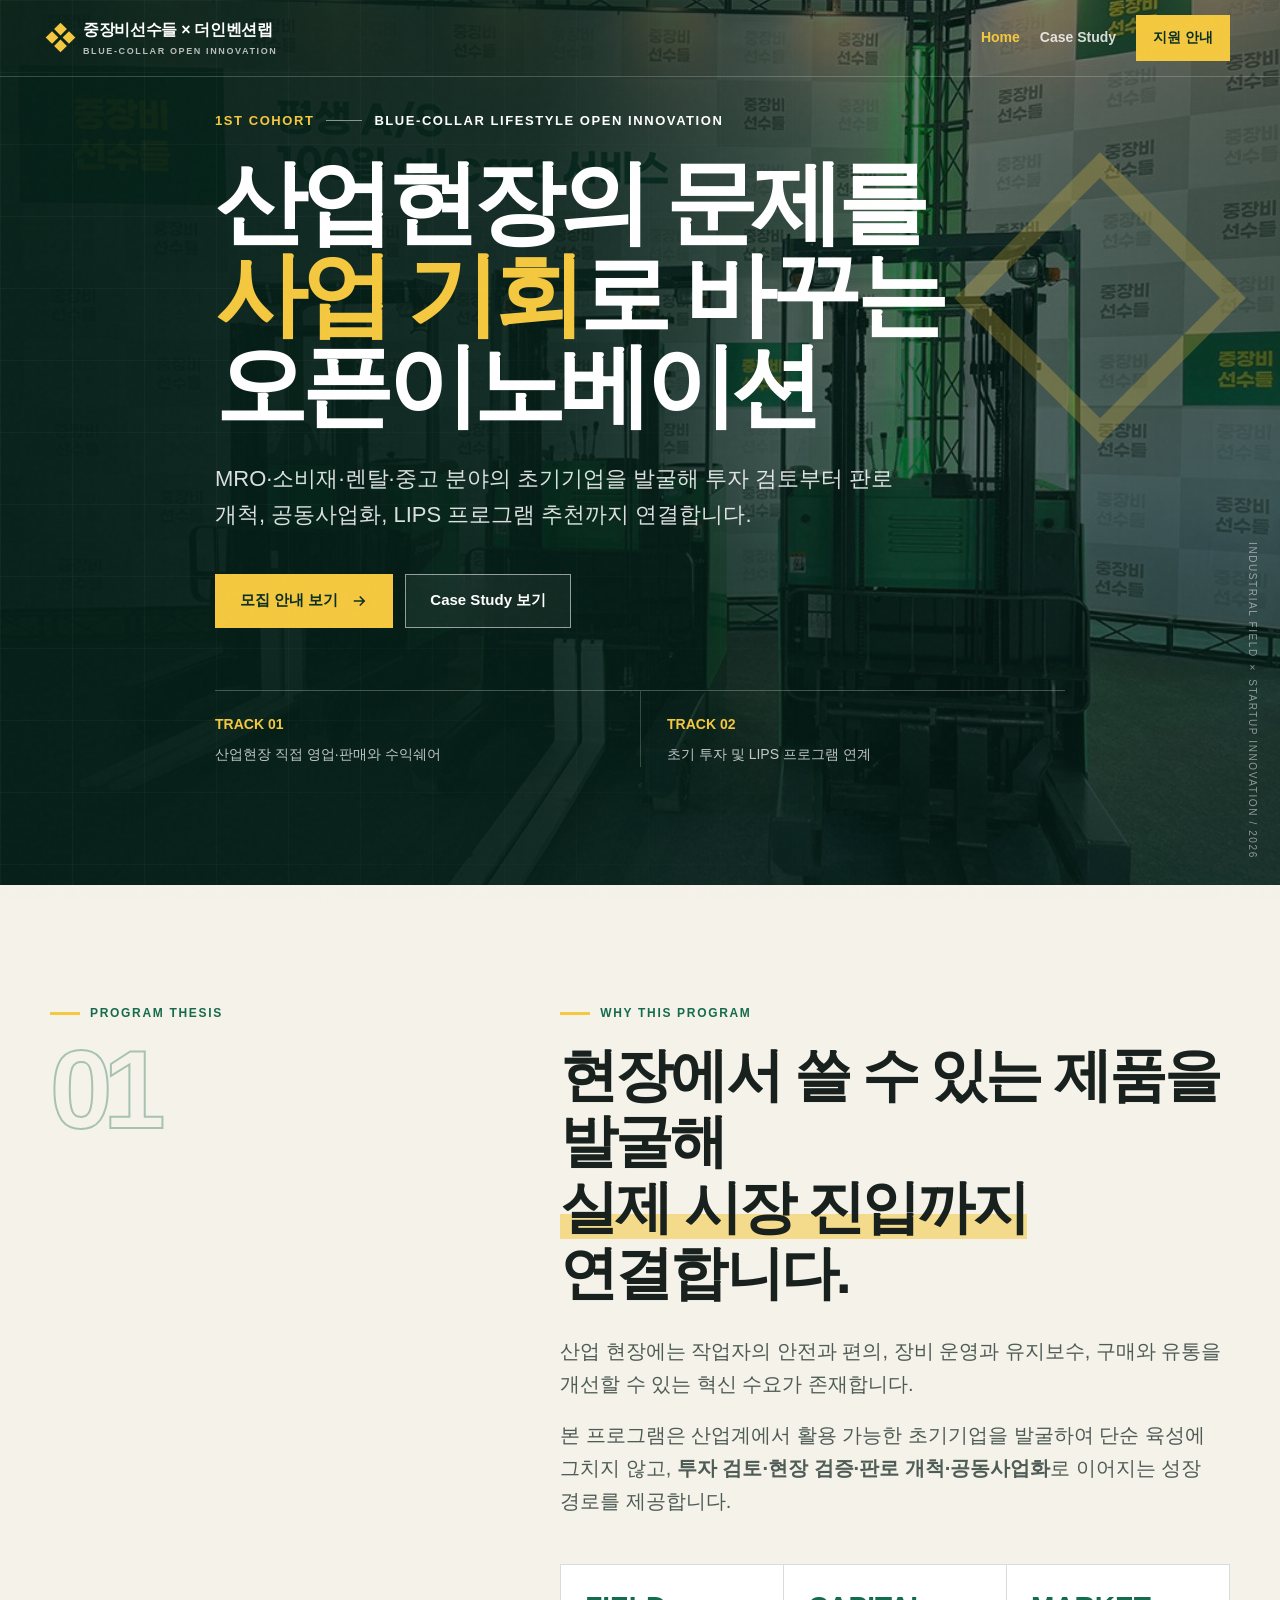
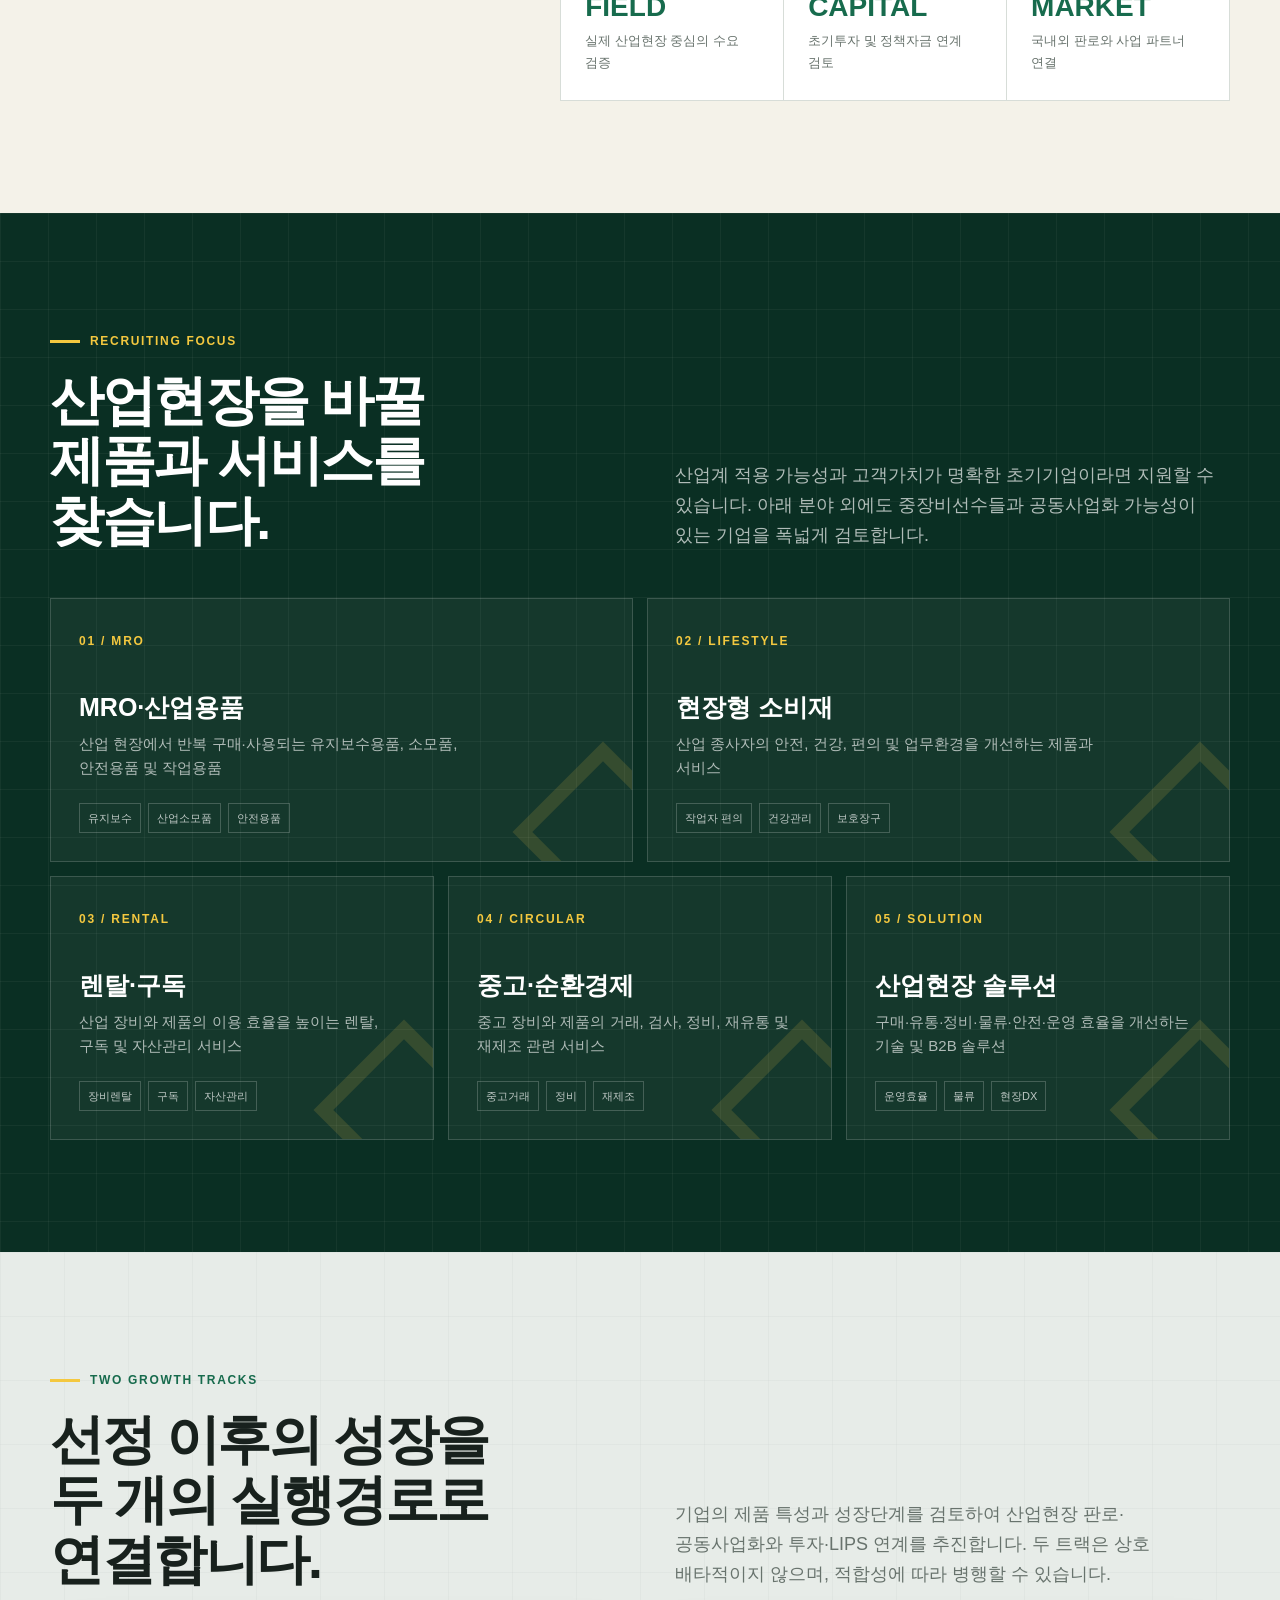
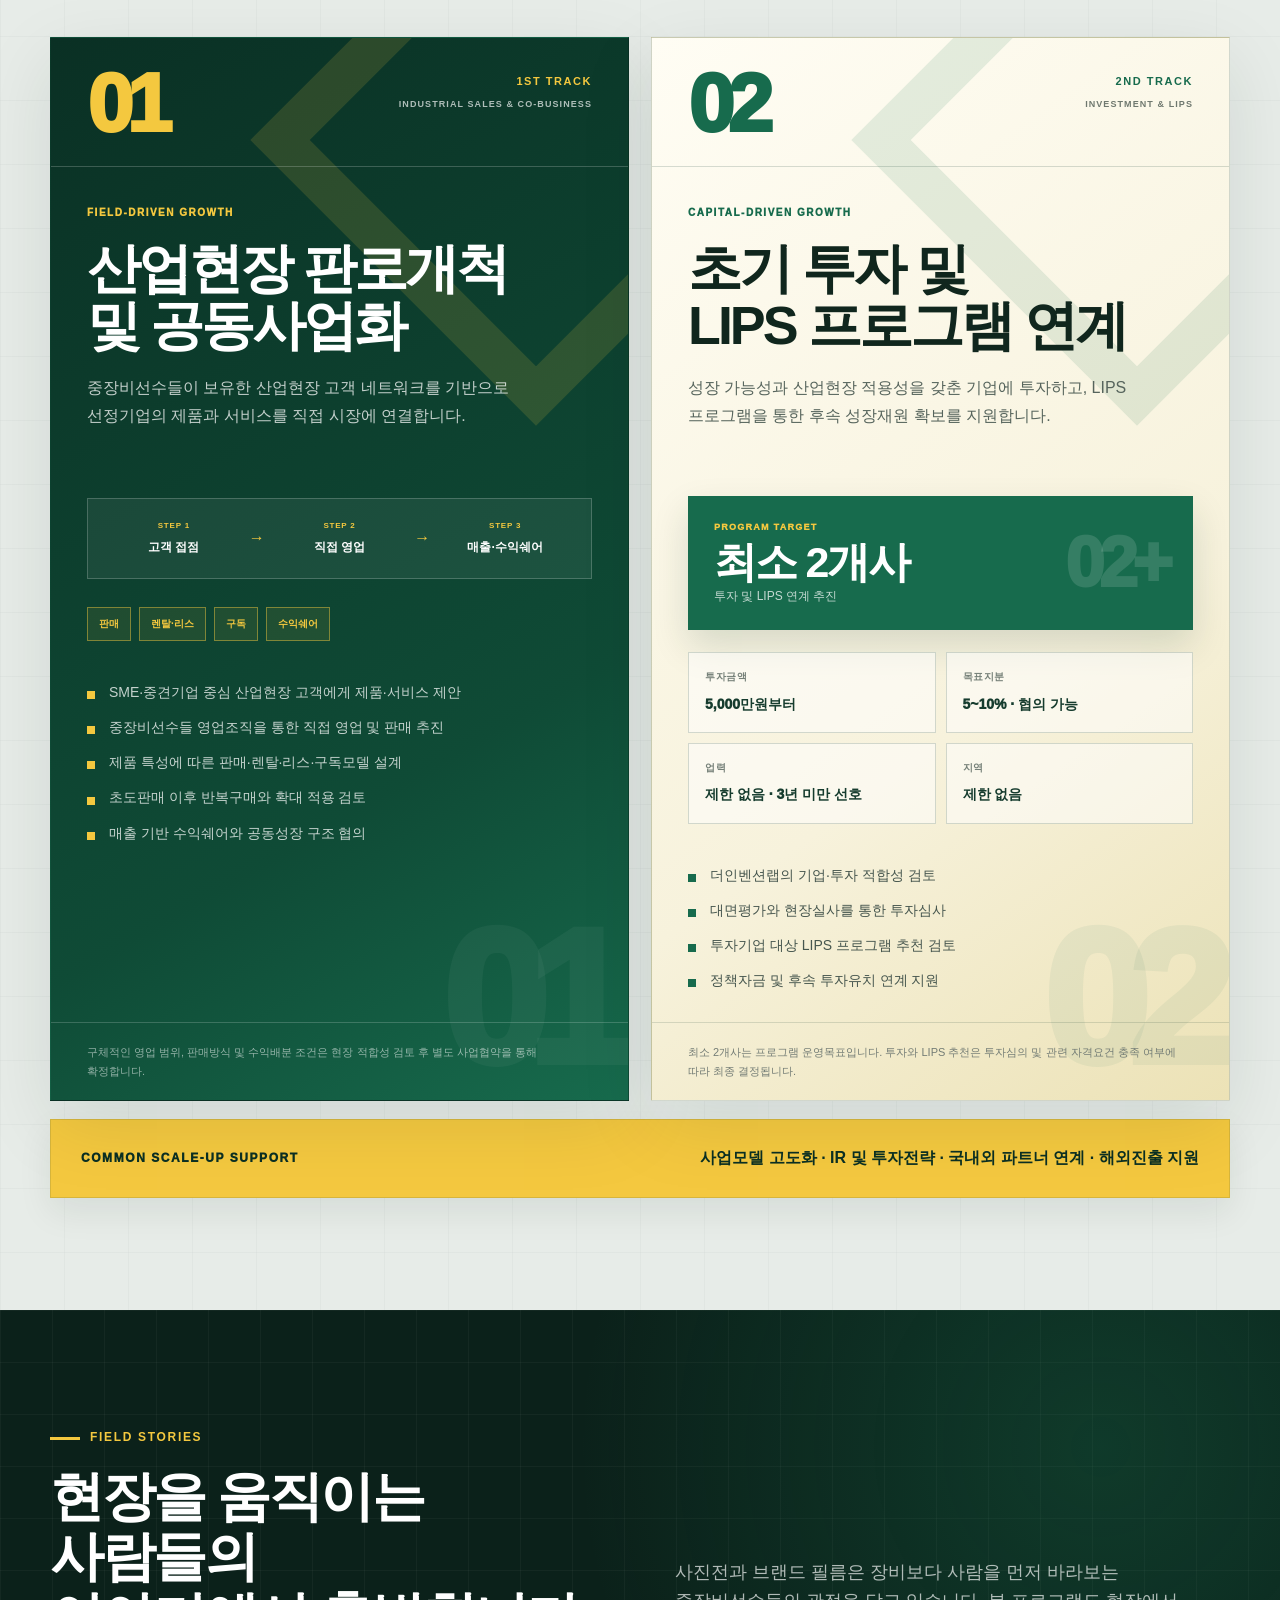
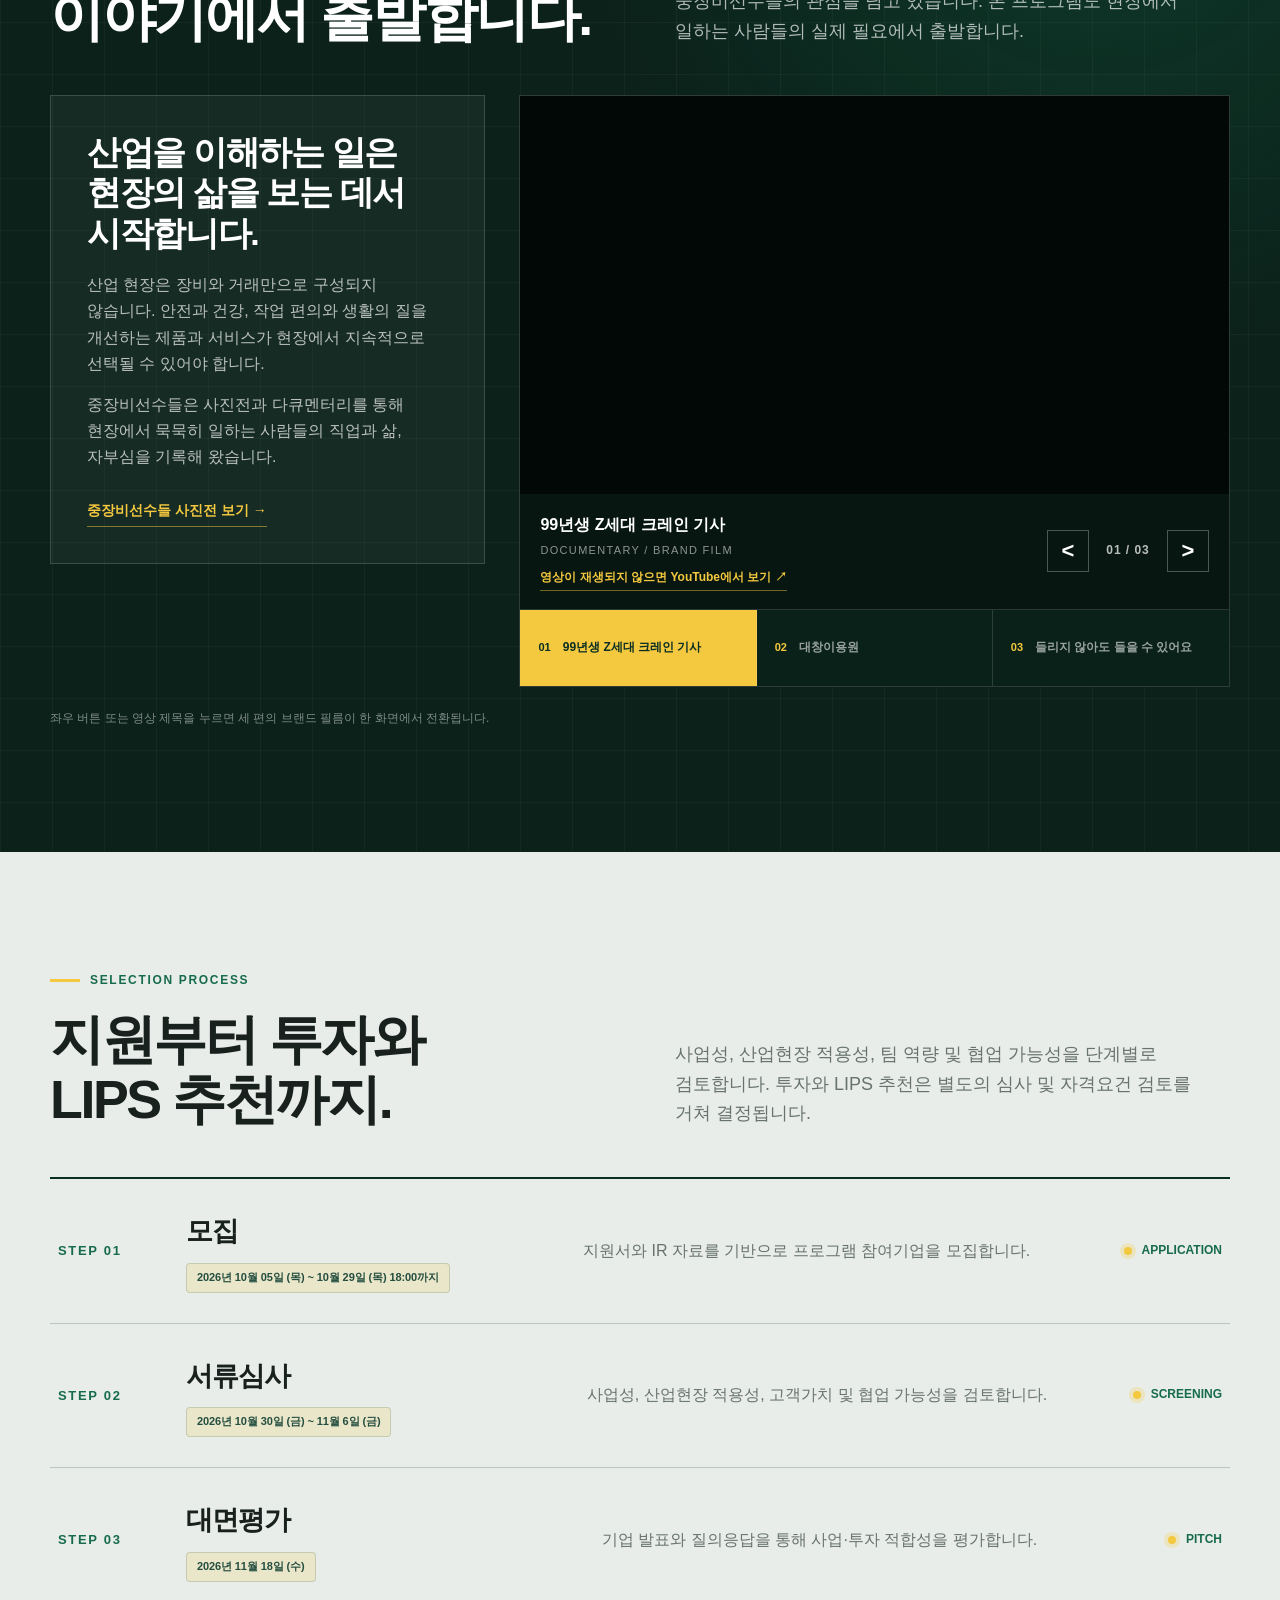
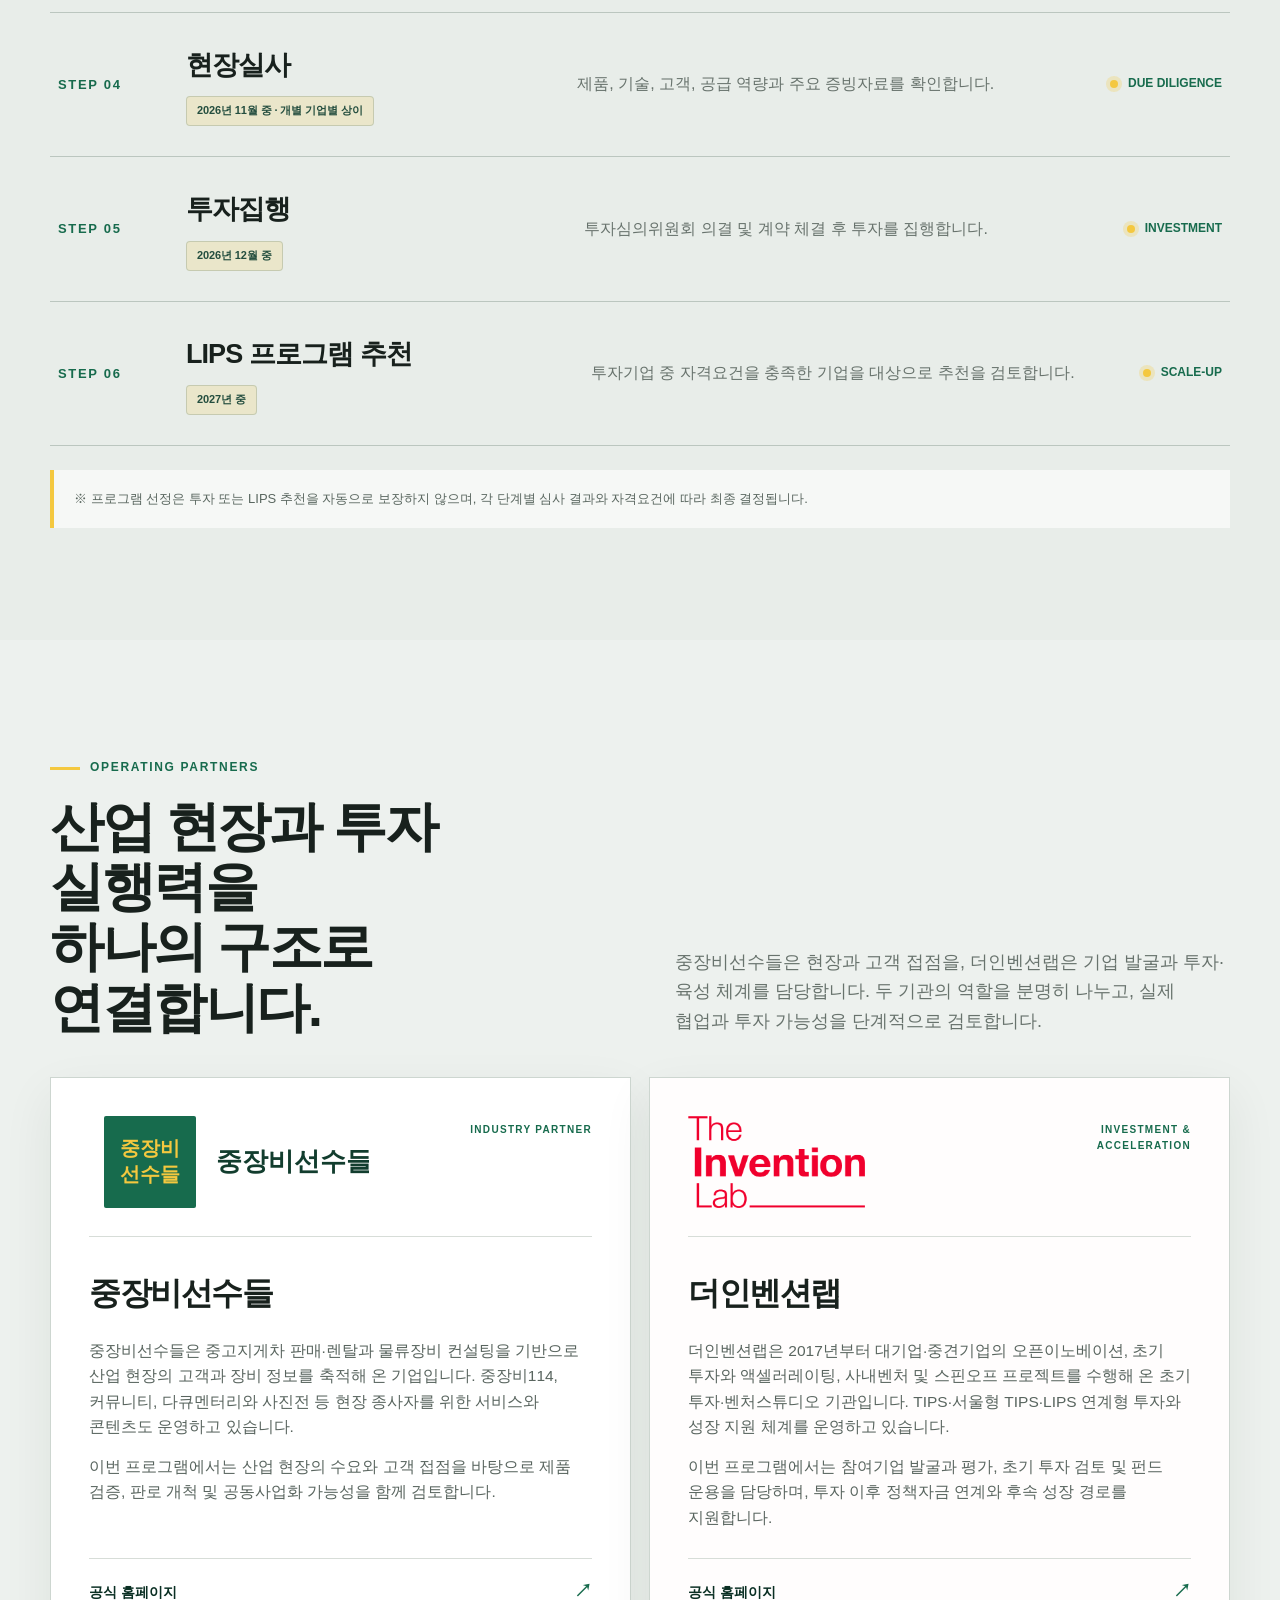
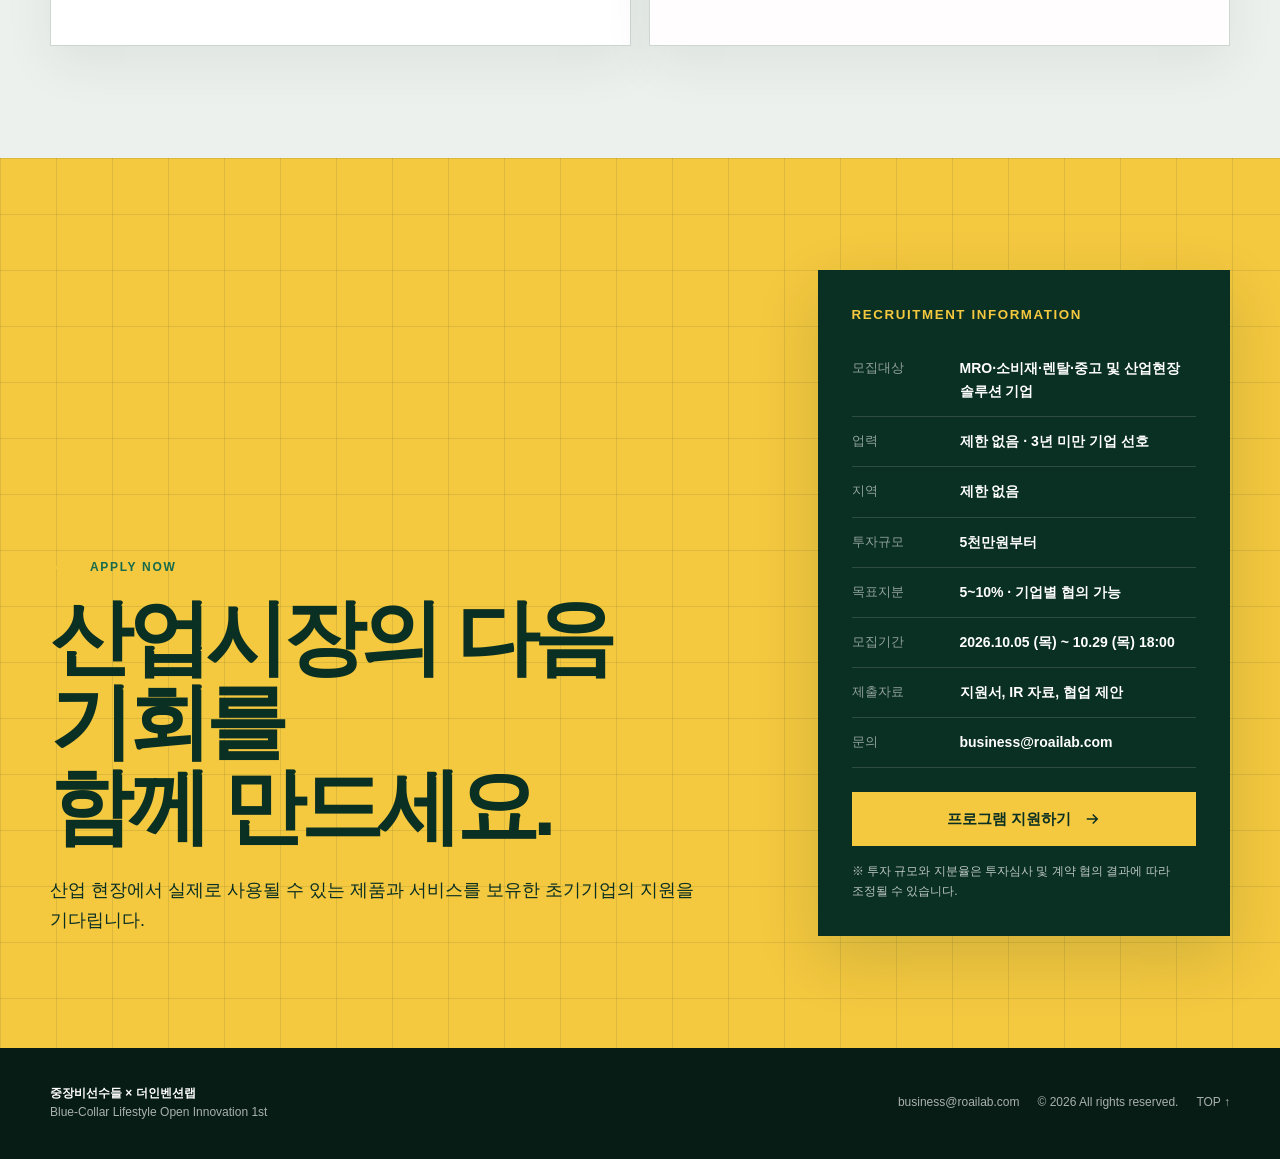
==== commit e99e6b64: "Add files via upload" ====
--- a/index.html
+++ b/index.html
@@ -4,10 +4,31 @@
   <meta charset="utf-8" />
   <meta name="viewport" content="width=device-width, initial-scale=1" />
   <meta name="referrer" content="strict-origin-when-cross-origin" />
-  <meta name="description" content="중장비선수들 × 더인벤션랩 블루칼라 라이프스타일 오픈이노베이션 1기" />
-  <title>블루칼라 라이프스타일 오픈이노베이션 1기</title>
+  <meta name="robots" content="index,follow,max-image-preview:large,max-snippet:-1,max-video-preview:-1" />
+  <meta name="description" content="산업현장 MRO·소비재·렌탈·중고 스타트업을 발굴해 중장비선수들의 현장 판로·공동사업화와 더인벤션랩의 초기투자·LIPS 연계를 지원하는 블루칼라 라이프스타일 오픈이노베이션 1기." />
+  <meta name="author" content="중장비선수들 × 더인벤션랩" />
+  <meta name="theme-color" content="#123d2e" />
+  <link rel="canonical" href="https://www.bluecollaroi.com/" />
+  <link rel="icon" href="favicon.svg" type="image/svg+xml" />
+  <link rel="preload" as="image" href="assets/hero-forklifts.png" fetchpriority="high" />
+  <meta property="og:type" content="website" />
+  <meta property="og:locale" content="ko_KR" />
+  <meta property="og:site_name" content="블루칼라 라이프스타일 오픈이노베이션" />
+  <meta property="og:title" content="블루칼라 라이프스타일 오픈이노베이션 1기" />
+  <meta property="og:description" content="산업현장 판로·공동사업화와 초기투자·LIPS 연계를 연결하는 블루칼라 스타트업 오픈이노베이션 프로그램." />
+  <meta property="og:url" content="https://www.bluecollaroi.com/" />
+  <meta property="og:image" content="https://www.bluecollaroi.com/assets/hero-forklifts.png" />
+  <meta property="og:image:width" content="1080" />
+  <meta property="og:image:height" content="790" />
+  <meta property="og:image:alt" content="중장비가 있는 산업현장 이미지" />
+  <meta name="twitter:card" content="summary_large_image" />
+  <meta name="twitter:title" content="블루칼라 라이프스타일 오픈이노베이션 1기" />
+  <meta name="twitter:description" content="산업현장 판로·공동사업화와 초기투자·LIPS 연계를 연결하는 오픈이노베이션 프로그램." />
+  <meta name="twitter:image" content="https://www.bluecollaroi.com/assets/hero-forklifts.png" />
+  <title>블루칼라 라이프스타일 오픈이노베이션 1기 | 중장비선수들 × 더인벤션랩</title>
+  <script type="application/ld+json">{"@context":"https://schema.org","@graph":[{"@type":"WebSite","@id":"https://www.bluecollaroi.com/#website","url":"https://www.bluecollaroi.com/","name":"블루칼라 라이프스타일 오픈이노베이션","alternateName":"Blue-Collar Lifestyle Open Innovation","inLanguage":"ko-KR"},{"@type":"Organization","@id":"https://www.bluecollaroi.com/#heavy-equipment-players","name":"중장비선수들","url":"https://www.9dan.biz/"},{"@type":"Organization","@id":"https://www.bluecollaroi.com/#the-invention-lab","name":"더인벤션랩","alternateName":"The Invention Lab","url":"https://theilab.kr/","logo":"https://www.bluecollaroi.com/assets/theinventionlab-logo.png","email":"business@roailab.com"},{"@type":"Service","@id":"https://www.bluecollaroi.com/#program","name":"블루칼라 라이프스타일 오픈이노베이션 1기","serviceType":"산업현장 오픈이노베이션·초기투자·공동사업화 프로그램","description":"산업현장 MRO·소비재·렌탈·중고 분야 초기기업을 발굴해 판로 개척, 공동사업화, 초기 투자 및 LIPS 프로그램 연계를 지원하는 프로그램입니다.","url":"https://www.bluecollaroi.com/","areaServed":{"@type":"Country","name":"대한민국"},"audience":{"@type":"BusinessAudience","audienceType":"산업현장 적용 제품·서비스를 보유한 창업기업"},"provider":[{"@id":"https://www.bluecollaroi.com/#heavy-equipment-players"},{"@id":"https://www.bluecollaroi.com/#the-invention-lab"}]},{"@type":"WebPage","@id":"https://www.bluecollaroi.com/#webpage","url":"https://www.bluecollaroi.com/","name":"블루칼라 라이프스타일 오픈이노베이션 1기 | 중장비선수들 × 더인벤션랩","description":"산업현장 MRO·소비재·렌탈·중고 스타트업을 발굴해 중장비선수들의 현장 판로·공동사업화와 더인벤션랩의 초기투자·LIPS 연계를 지원하는 오픈이노베이션 프로그램입니다.","isPartOf":{"@id":"https://www.bluecollaroi.com/#website"},"about":{"@id":"https://www.bluecollaroi.com/#program"},"inLanguage":"ko-KR","dateModified":"2026-08-14"}]}</script>
   <script>document.documentElement.classList.add('js');</script>
-  <link rel="stylesheet" href="styles.css?v=14" />
+  <link rel="stylesheet" href="styles.css?v=21" />
 </head>
 <body data-page="home">
   <header class="nav">
@@ -19,7 +40,7 @@
       <nav class="nav-links" aria-label="주요 메뉴">
         <a href="index.html" aria-current="page">Home</a>
         <a href="case-study.html">Case Study</a>
-        <a href="#apply" class="nav-cta">지원 안내</a>
+        <a href="https://www.finedeal.co.kr/activities/41/landing-preview" class="nav-cta" target="_blank" rel="noopener noreferrer">지원 안내</a>
       </nav>
     </div>
   </header>
@@ -279,10 +300,10 @@
             <div><dt>제출자료</dt><dd>지원서, IR 자료, 협업 제안</dd></div>
             <div><dt>문의</dt><dd><a href="mailto:business@roailab.com">business@roailab.com</a></dd></div>
           </dl>
-          <span class="btn btn-primary btn-disabled" aria-disabled="true">지원 접수 링크 준비 중
+          <a class="btn btn-primary" href="https://www.finedeal.co.kr/activities/41/landing-preview" target="_blank" rel="noopener noreferrer">프로그램 지원하기
             <svg viewBox="0 0 24 24" fill="none" stroke="currentColor" stroke-width="2"><path d="M5 12h14M13 6l6 6-6 6"/></svg>
-          </span>
-          <p class="apply-caption">※ 접수 링크는 추후 공개됩니다. 투자 규모와 지분율은 투자심사 및 계약 협의 결과에 따라 조정될 수 있습니다.</p>
+          </a>
+          <p class="apply-caption">※ 투자 규모와 지분율은 투자심사 및 계약 협의 결과에 따라 조정될 수 있습니다.</p>
         </aside>
       </div>
     </section>
@@ -295,7 +316,7 @@
     </div>
   </footer>
 
-  <a href="#apply" class="mobile-cta">모집 안내 보기</a>
+  <a href="https://www.finedeal.co.kr/activities/41/landing-preview" class="mobile-cta" target="_blank" rel="noopener noreferrer">프로그램 지원하기</a>
   <script src="script.js?v=14"></script>
 </body>
 </html>
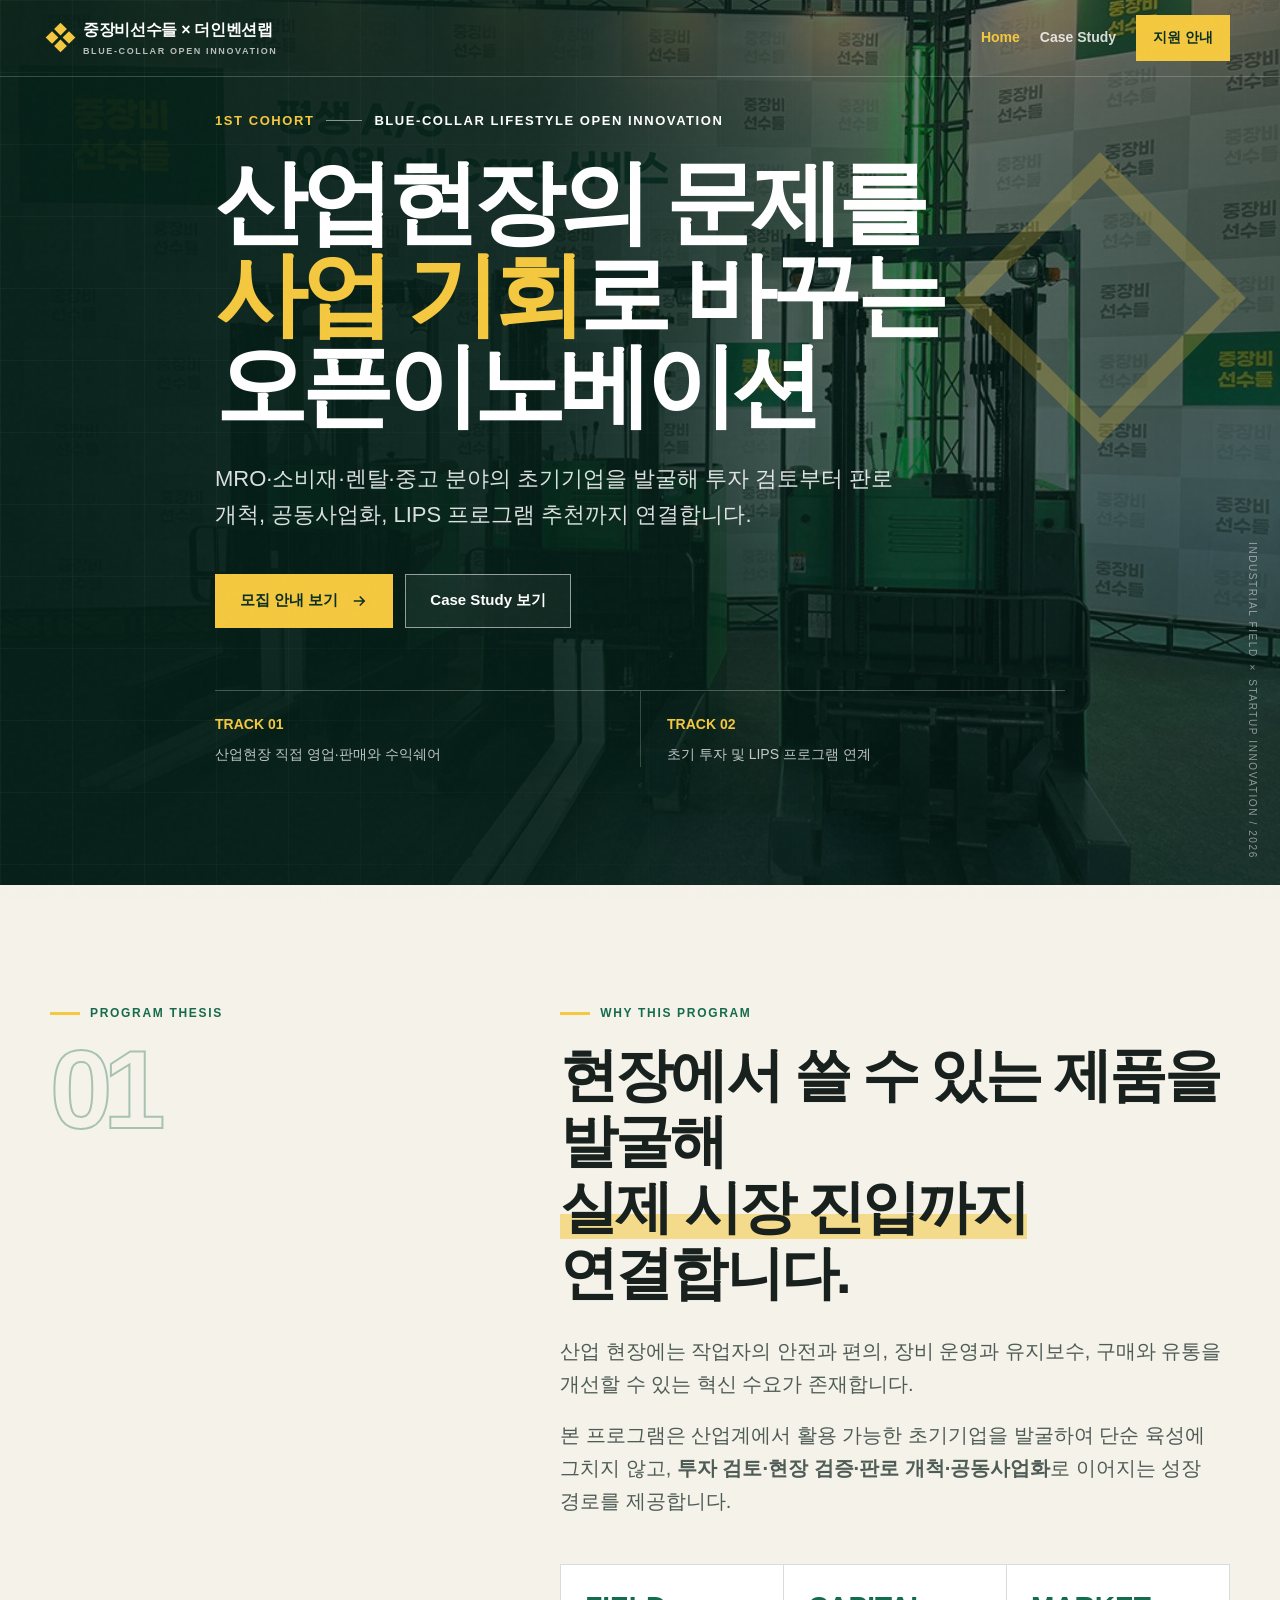
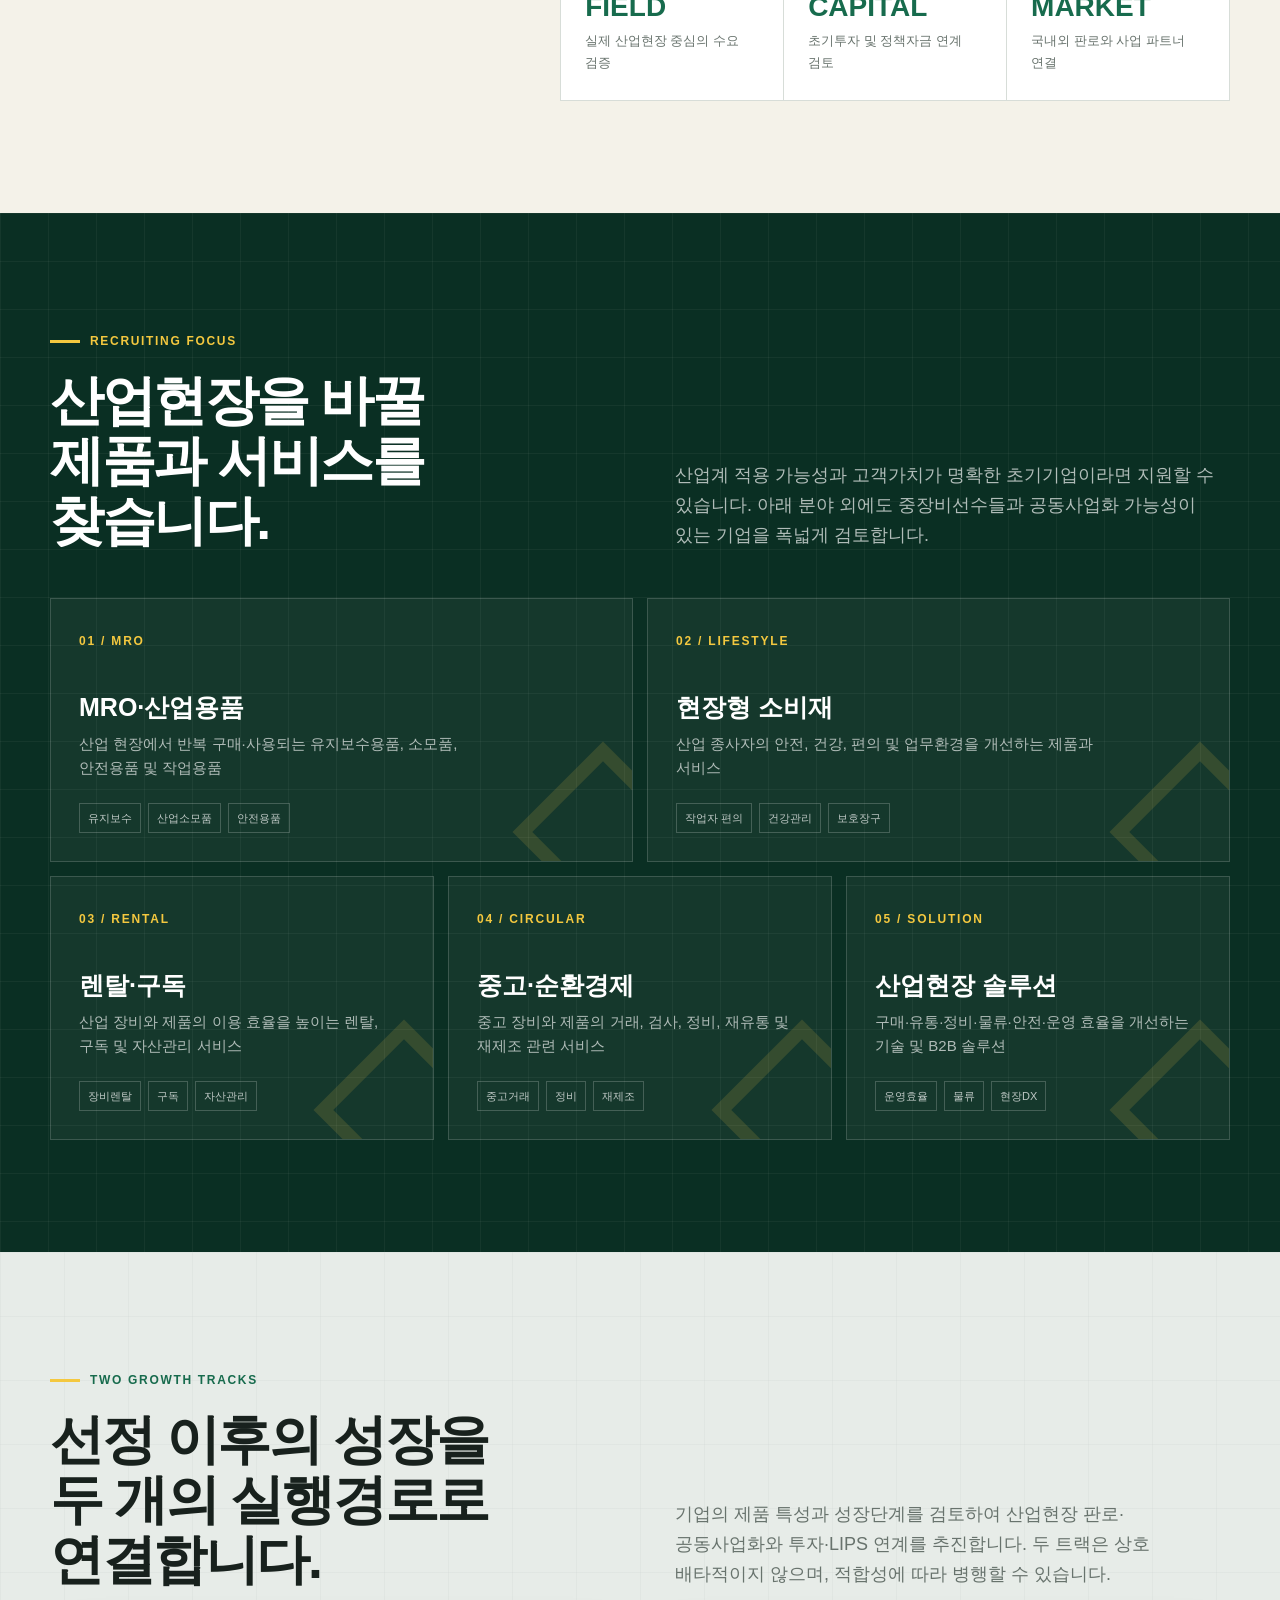
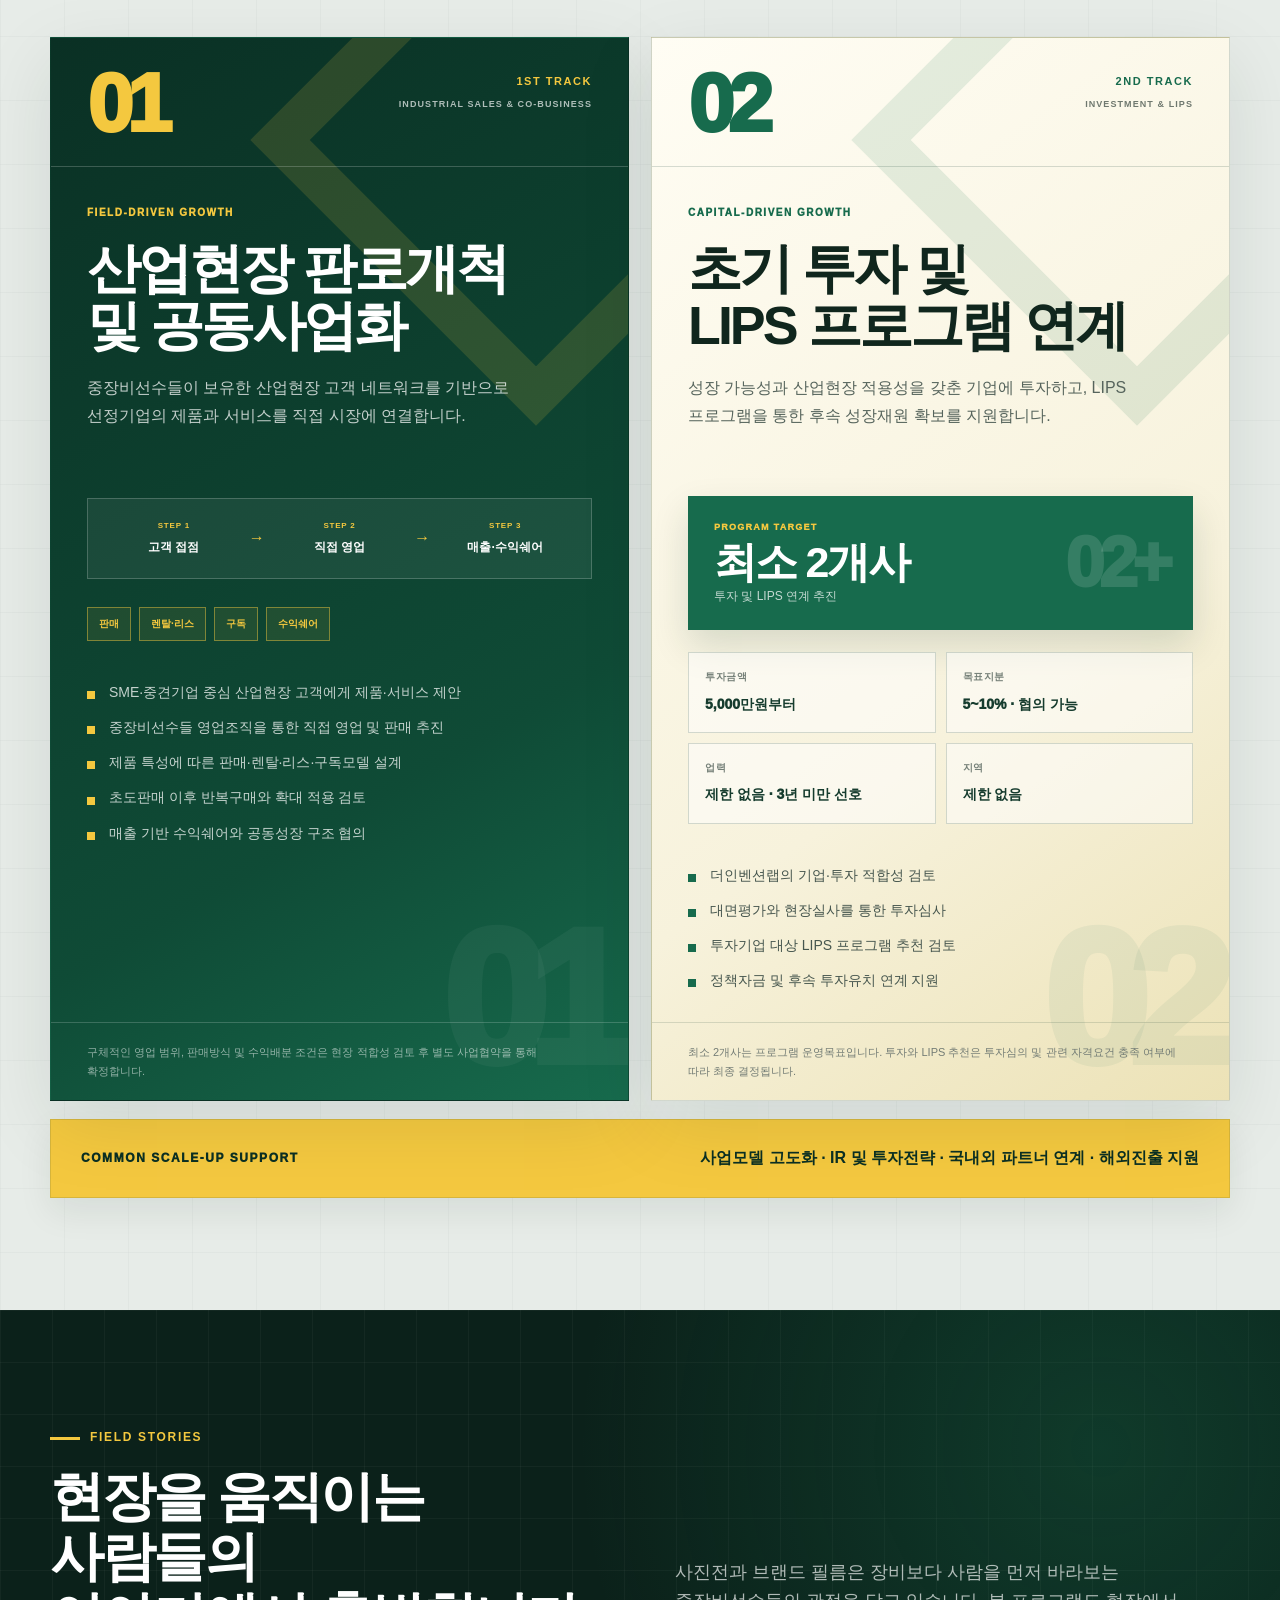
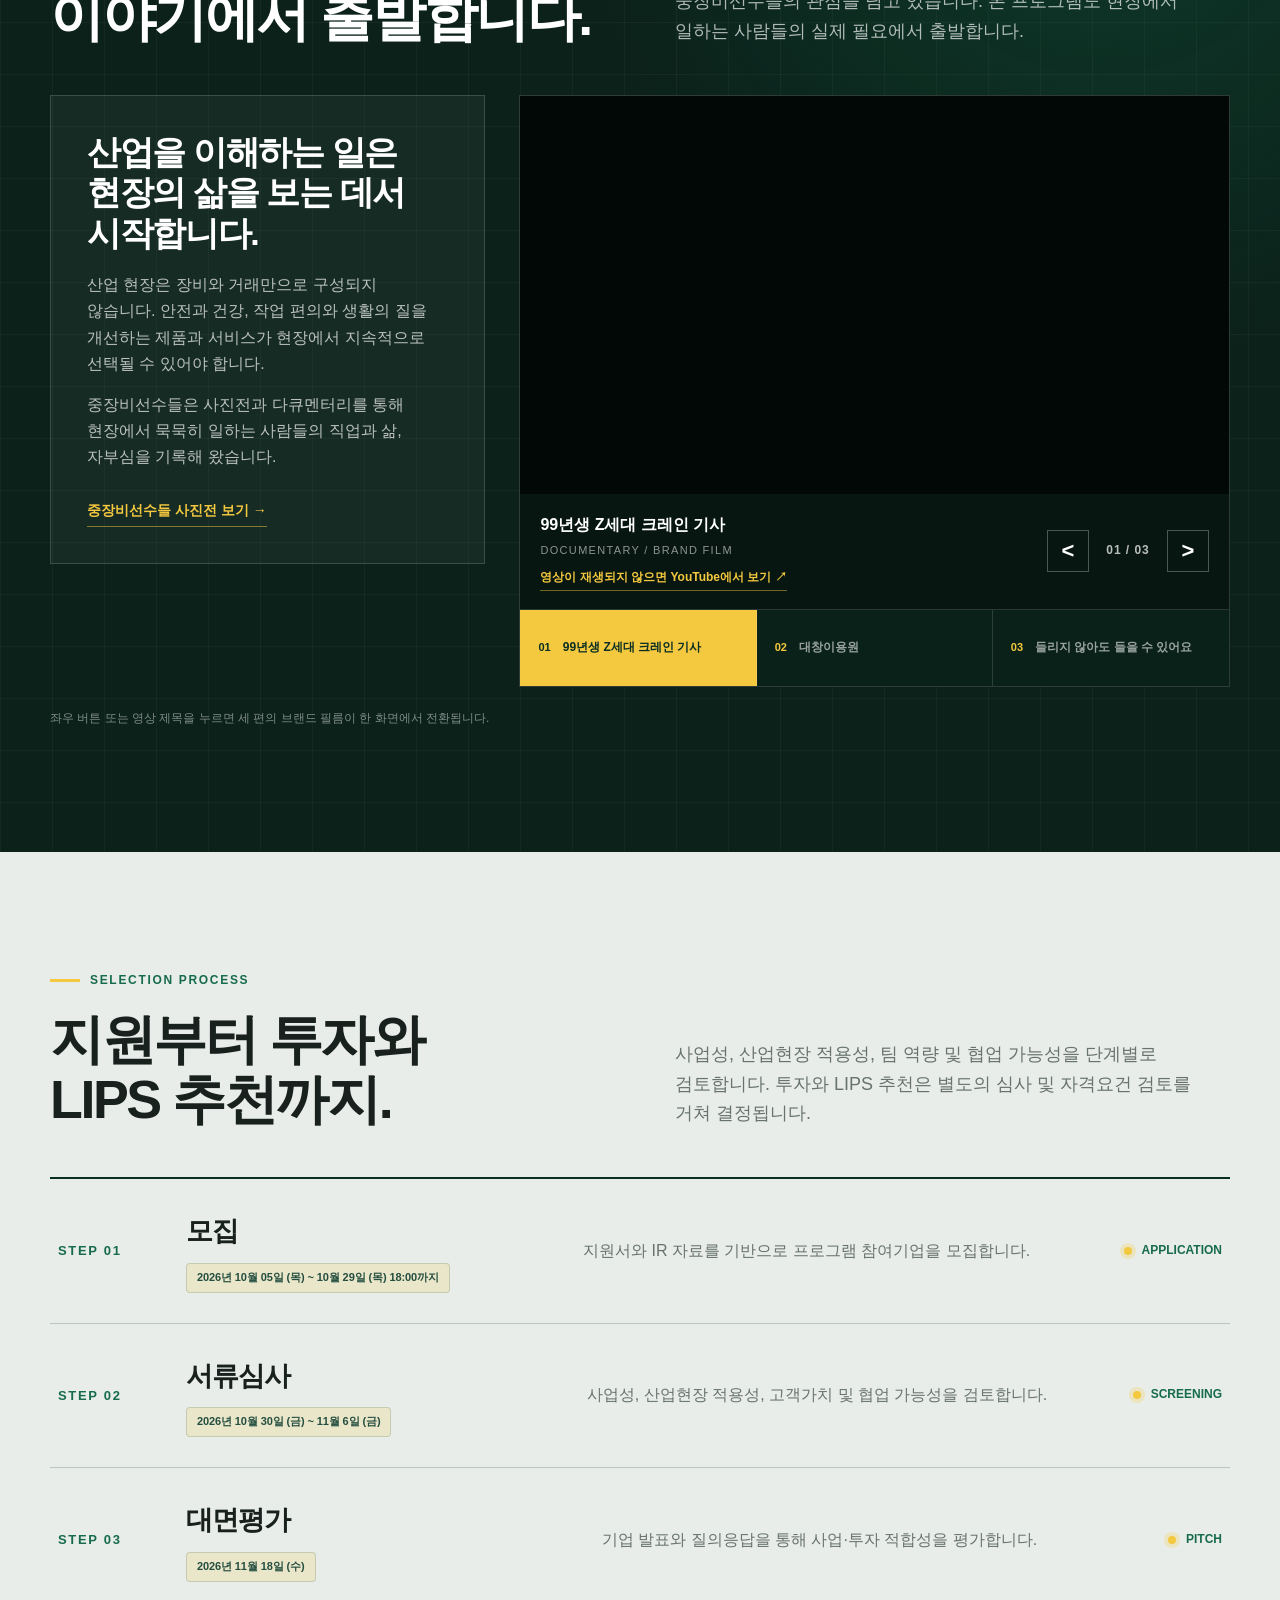
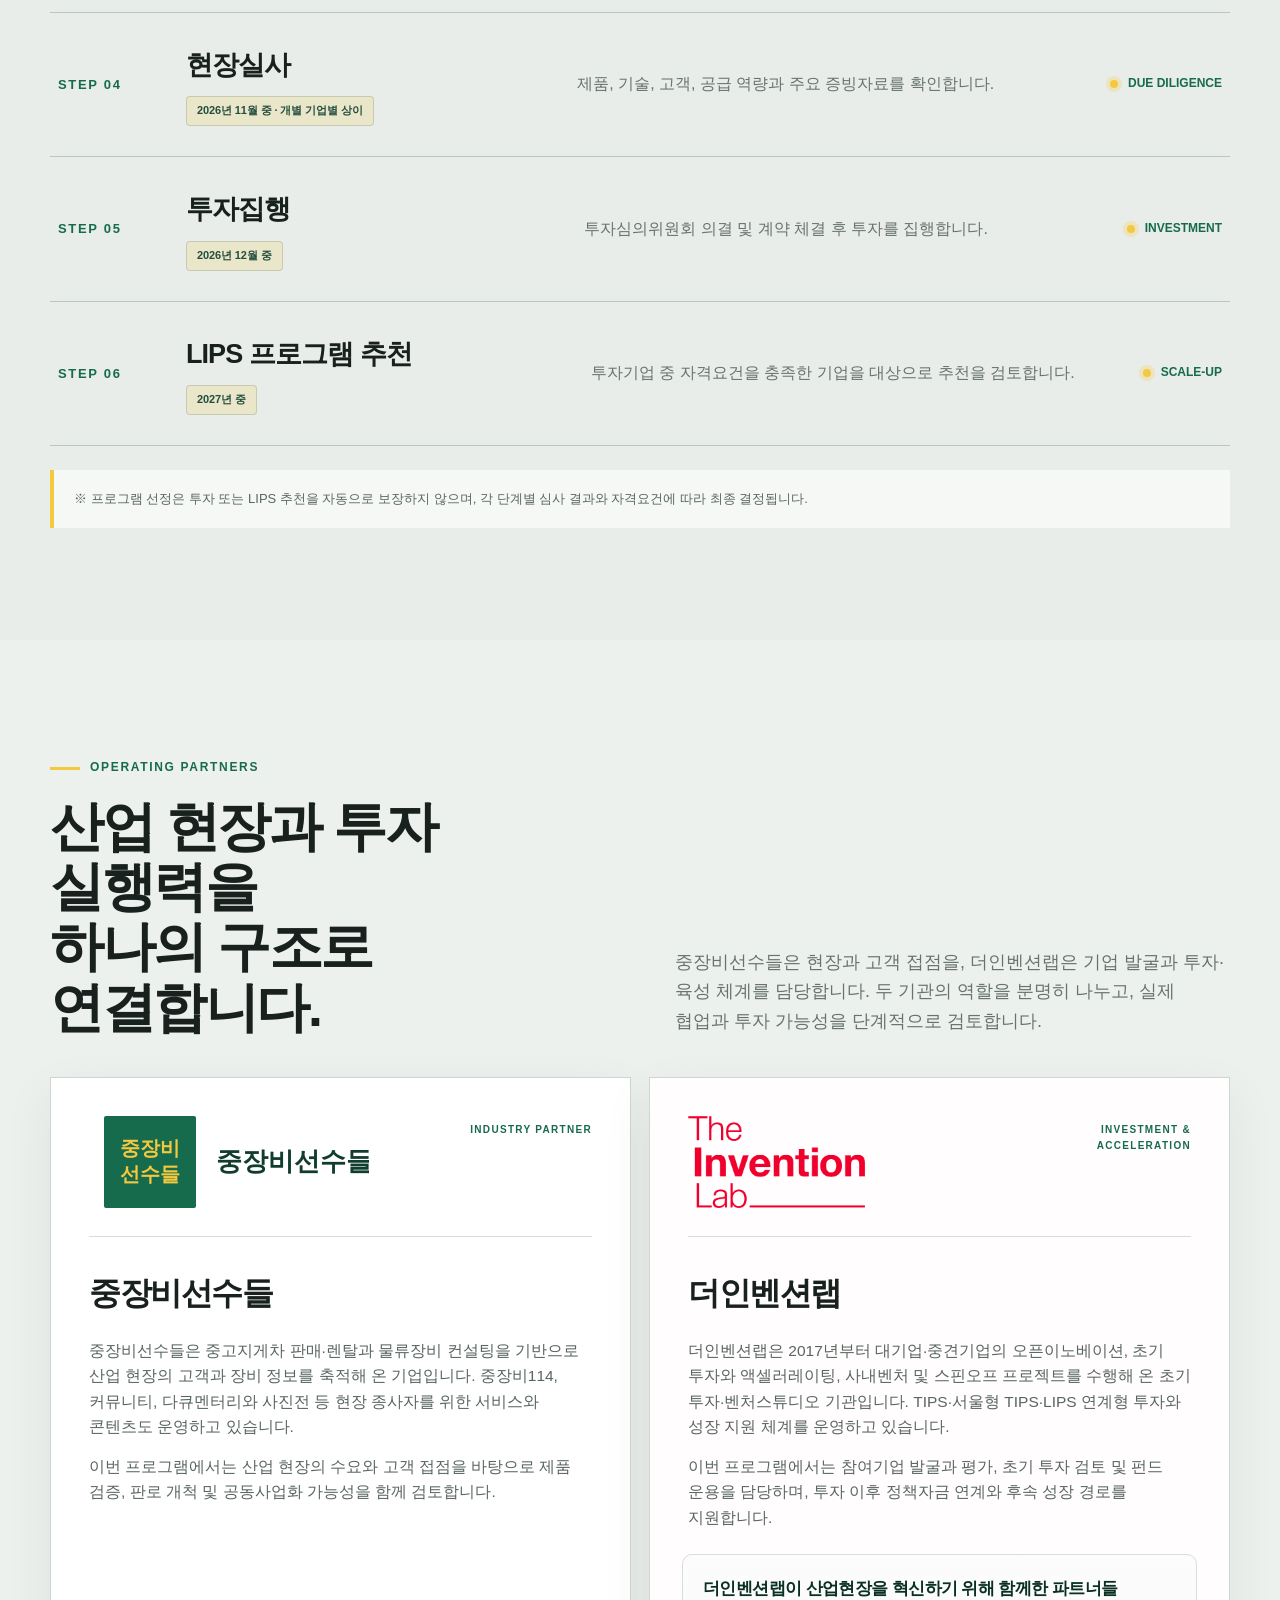
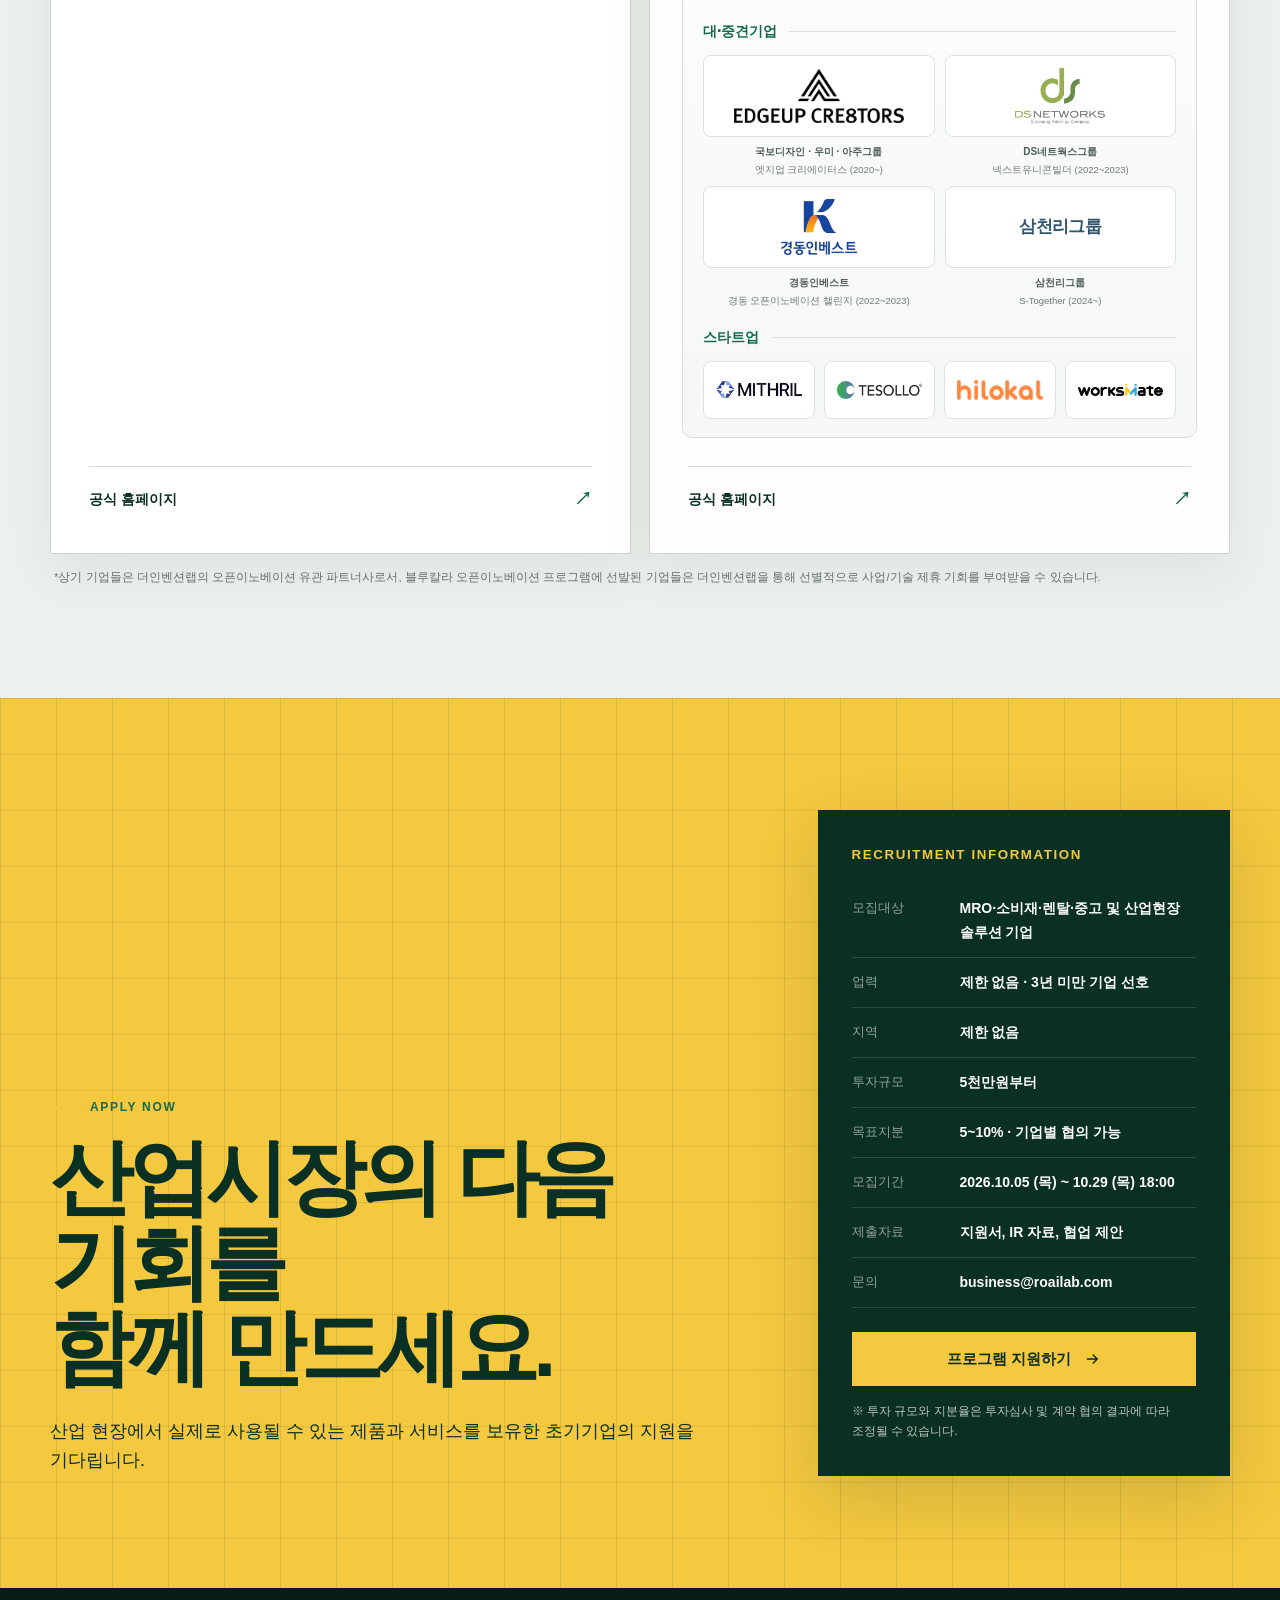
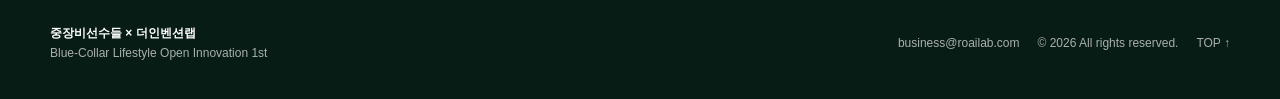
==== commit 602f8ee2: "Add files via upload" ====
--- a/index.html
+++ b/index.html
@@ -26,9 +26,9 @@
   <meta name="twitter:description" content="산업현장 판로·공동사업화와 초기투자·LIPS 연계를 연결하는 오픈이노베이션 프로그램." />
   <meta name="twitter:image" content="https://www.bluecollaroi.com/assets/hero-forklifts.png" />
   <title>블루칼라 라이프스타일 오픈이노베이션 1기 | 중장비선수들 × 더인벤션랩</title>
-  <script type="application/ld+json">{"@context":"https://schema.org","@graph":[{"@type":"WebSite","@id":"https://www.bluecollaroi.com/#website","url":"https://www.bluecollaroi.com/","name":"블루칼라 라이프스타일 오픈이노베이션","alternateName":"Blue-Collar Lifestyle Open Innovation","inLanguage":"ko-KR"},{"@type":"Organization","@id":"https://www.bluecollaroi.com/#heavy-equipment-players","name":"중장비선수들","url":"https://www.9dan.biz/"},{"@type":"Organization","@id":"https://www.bluecollaroi.com/#the-invention-lab","name":"더인벤션랩","alternateName":"The Invention Lab","url":"https://theilab.kr/","logo":"https://www.bluecollaroi.com/assets/theinventionlab-logo.png","email":"business@roailab.com"},{"@type":"Service","@id":"https://www.bluecollaroi.com/#program","name":"블루칼라 라이프스타일 오픈이노베이션 1기","serviceType":"산업현장 오픈이노베이션·초기투자·공동사업화 프로그램","description":"산업현장 MRO·소비재·렌탈·중고 분야 초기기업을 발굴해 판로 개척, 공동사업화, 초기 투자 및 LIPS 프로그램 연계를 지원하는 프로그램입니다.","url":"https://www.bluecollaroi.com/","areaServed":{"@type":"Country","name":"대한민국"},"audience":{"@type":"BusinessAudience","audienceType":"산업현장 적용 제품·서비스를 보유한 창업기업"},"provider":[{"@id":"https://www.bluecollaroi.com/#heavy-equipment-players"},{"@id":"https://www.bluecollaroi.com/#the-invention-lab"}]},{"@type":"WebPage","@id":"https://www.bluecollaroi.com/#webpage","url":"https://www.bluecollaroi.com/","name":"블루칼라 라이프스타일 오픈이노베이션 1기 | 중장비선수들 × 더인벤션랩","description":"산업현장 MRO·소비재·렌탈·중고 스타트업을 발굴해 중장비선수들의 현장 판로·공동사업화와 더인벤션랩의 초기투자·LIPS 연계를 지원하는 오픈이노베이션 프로그램입니다.","isPartOf":{"@id":"https://www.bluecollaroi.com/#website"},"about":{"@id":"https://www.bluecollaroi.com/#program"},"inLanguage":"ko-KR","dateModified":"2026-08-14"}]}</script>
+  <script type="application/ld+json">{"@context":"https://schema.org","@graph":[{"@type":"WebSite","@id":"https://www.bluecollaroi.com/#website","url":"https://www.bluecollaroi.com/","name":"블루칼라 라이프스타일 오픈이노베이션","alternateName":"Blue-Collar Lifestyle Open Innovation","inLanguage":"ko-KR"},{"@type":"Organization","@id":"https://www.bluecollaroi.com/#heavy-equipment-players","name":"중장비선수들","url":"https://www.9dan.biz/"},{"@type":"Organization","@id":"https://www.bluecollaroi.com/#the-invention-lab","name":"더인벤션랩","alternateName":"The Invention Lab","url":"https://theilab.kr/","logo":"https://www.bluecollaroi.com/assets/theinventionlab-logo.png","email":"business@roailab.com"},{"@type":"Service","@id":"https://www.bluecollaroi.com/#program","name":"블루칼라 라이프스타일 오픈이노베이션 1기","serviceType":"산업현장 오픈이노베이션·초기투자·공동사업화 프로그램","description":"산업현장 MRO·소비재·렌탈·중고 분야 초기기업을 발굴해 판로 개척, 공동사업화, 초기 투자 및 LIPS 프로그램 연계를 지원하는 프로그램입니다.","url":"https://www.bluecollaroi.com/","areaServed":{"@type":"Country","name":"대한민국"},"audience":{"@type":"BusinessAudience","audienceType":"산업현장 적용 제품·서비스를 보유한 창업기업"},"provider":[{"@id":"https://www.bluecollaroi.com/#heavy-equipment-players"},{"@id":"https://www.bluecollaroi.com/#the-invention-lab"}]},{"@type":"WebPage","@id":"https://www.bluecollaroi.com/#webpage","url":"https://www.bluecollaroi.com/","name":"블루칼라 라이프스타일 오픈이노베이션 1기 | 중장비선수들 × 더인벤션랩","description":"산업현장 MRO·소비재·렌탈·중고 스타트업을 발굴해 중장비선수들의 현장 판로·공동사업화와 더인벤션랩의 초기투자·LIPS 연계를 지원하는 오픈이노베이션 프로그램입니다.","isPartOf":{"@id":"https://www.bluecollaroi.com/#website"},"about":{"@id":"https://www.bluecollaroi.com/#program"},"inLanguage":"ko-KR","dateModified":"2026-09-28"}]}</script>
   <script>document.documentElement.classList.add('js');</script>
-  <link rel="stylesheet" href="styles.css?v=21" />
+  <link rel="stylesheet" href="styles.css?v=24" />
 </head>
 <body data-page="home">
   <header class="nav">
@@ -278,10 +278,47 @@
               <p>더인벤션랩은 2017년부터 대기업·중견기업의 오픈이노베이션, 초기 투자와 액셀러레이팅, 사내벤처 및 스핀오프 프로젝트를 수행해 온 초기 투자·벤처스튜디오 기관입니다. TIPS·서울형 TIPS·LIPS 연계형 투자와 성장 지원 체계를 운영하고 있습니다.</p>
               <p>이번 프로그램에서는 참여기업 발굴과 평가, 초기 투자 검토 및 펀드 운용을 담당하며, 투자 이후 정책자금 연계와 후속 성장 경로를 지원합니다.</p>
             </div>
+
+            <section class="til-field-partners" aria-label="더인벤션랩 산업현장 오픈이노베이션 파트너">
+              <h4>더인벤션랩이 산업현장을 혁신하기 위해 함께한 파트너들</h4>
+
+              <div class="til-field-group">
+                <div class="til-field-group-title"><strong>대·중견기업</strong><span></span></div>
+                <div class="til-enterprise-grid">
+                  <article class="til-partner-tile til-partner-tile-enterprise">
+                    <div class="til-logo-box"><img src="assets/partners/edgeup-cre8tors.png" alt="엣지업 크리에이터스 로고" loading="lazy" decoding="async" /></div>
+                    <p><strong>국보디자인 · 우미 · 아주그룹</strong><span>엣지업 크리에이터스 (2020~)</span></p>
+                  </article>
+                  <article class="til-partner-tile til-partner-tile-enterprise">
+                    <div class="til-logo-box"><img src="assets/partners/ds-networks.png" alt="DS네트웍스 로고" loading="lazy" decoding="async" /></div>
+                    <p><strong>DS네트웍스그룹</strong><span>넥스트유니콘빌더 (2022~2023)</span></p>
+                  </article>
+                  <article class="til-partner-tile til-partner-tile-enterprise">
+                    <div class="til-logo-box"><img src="assets/partners/kyungdong-invest.png" alt="경동인베스트 로고" loading="lazy" decoding="async" /></div>
+                    <p><strong>경동인베스트</strong><span>경동 오픈이노베이션 챌린지 (2022~2023)</span></p>
+                  </article>
+                  <article class="til-partner-tile til-partner-tile-enterprise">
+                    <div class="til-logo-box til-logo-box-text"><strong>삼천리그룹</strong></div>
+                    <p><strong>삼천리그룹</strong><span>S-Together (2024~)</span></p>
+                  </article>
+                </div>
+              </div>
+
+              <div class="til-field-group til-field-group-startups">
+                <div class="til-field-group-title"><strong>스타트업</strong><span></span></div>
+                <div class="til-startup-grid">
+                  <div class="til-startup-logo"><img src="assets/partners/mithril.png" alt="미스릴 로고" loading="lazy" decoding="async" /></div>
+                  <div class="til-startup-logo"><img src="assets/partners/tesollo.png" alt="테솔로 로고" loading="lazy" decoding="async" /></div>
+                  <div class="til-startup-logo"><img src="assets/partners/hilokal.png" alt="하이로컬 로고" loading="lazy" decoding="async" /></div>
+                  <div class="til-startup-logo"><img src="assets/partners/worksmate.png" alt="웍스메이트 로고" loading="lazy" decoding="async" /></div>
+                </div>
+              </div>
+            </section>
+
             <a class="partner-link" href="https://theilab.kr/" target="_blank" rel="noopener noreferrer">공식 홈페이지 <span>↗</span></a>
           </article>
         </div>
-        
+        <p class="partners-disclaimer reveal">*상기 기업들은 더인벤션랩의 오픈이노베이션 유관 파트너사로서, 블루칼라 오픈이노베이션 프로그램에 선발된 기업들은 더인벤션랩을 통해 선별적으로 사업/기술 제휴 기회를 부여받을 수 있습니다.</p>
       </div>
     </section>
 
--- a/styles.css
+++ b/styles.css
@@ -810,3 +810,71 @@
   .growth-track-target .growth-track-target-mark { display:none; }
   .growth-track-note { padding:18px 22px; }
 }
+
+
+/* V24 — The Invention Lab industrial partner portfolio */
+.partner-card-til { overflow:hidden; }
+.til-field-partners {
+  margin:2px -6px 28px;
+  padding:22px 20px 18px;
+  border:1px solid #d7dfda;
+  border-radius:10px;
+  background:linear-gradient(180deg,#fbfcfb 0%,#f5f8f6 100%);
+}
+.til-field-partners h4 {
+  margin:0 0 18px;
+  color:var(--deep);
+  font-size:17px;
+  line-height:1.45;
+  letter-spacing:-.035em;
+}
+.til-field-group + .til-field-group { margin-top:18px; }
+.til-field-group-title { display:flex; align-items:center; gap:12px; margin-bottom:12px; }
+.til-field-group-title strong { flex:0 0 auto; color:var(--green); font-size:14px; font-weight:950; }
+.til-field-group-title span { height:1px; flex:1; background:#d8e0db; }
+.til-enterprise-grid { display:grid; grid-template-columns:repeat(2,minmax(0,1fr)); gap:10px; }
+.til-partner-tile { min-width:0; }
+.til-logo-box,
+.til-startup-logo {
+  display:flex;
+  align-items:center;
+  justify-content:center;
+  min-width:0;
+  border:1px solid #dbe2de;
+  border-radius:8px;
+  background:#fff;
+}
+.til-logo-box { height:82px; padding:12px 14px; }
+.til-logo-box img { display:block; width:100%; height:100%; max-width:170px; object-fit:contain; }
+.til-logo-box-text strong { color:#31556b; font-size:17px; letter-spacing:-.035em; }
+.til-partner-tile p { margin:8px 2px 0; text-align:center; line-height:1.45; }
+.til-partner-tile p strong { display:block; color:#4d5d54; font-size:10px; font-weight:850; }
+.til-partner-tile p span { display:block; margin-top:3px; color:#707b75; font-size:9.5px; }
+.til-startup-grid { display:grid; grid-template-columns:repeat(4,minmax(0,1fr)); gap:9px; }
+.til-startup-logo { height:58px; padding:9px 12px; }
+.til-startup-logo img { display:block; width:100%; height:100%; max-width:126px; object-fit:contain; }
+.partners-disclaimer {
+  margin:14px 4px 0;
+  color:#65716b;
+  font-size:11.5px;
+  line-height:1.65;
+}
+@media (min-width:1180px) {
+  .partner-card-til .partner-copy { padding-bottom:22px; }
+}
+@media (max-width:1180px) and (min-width:921px) {
+  .til-enterprise-grid { grid-template-columns:1fr; }
+  .til-startup-grid { grid-template-columns:repeat(2,minmax(0,1fr)); }
+}
+@media (max-width:620px) {
+  .til-field-partners { margin-left:0; margin-right:0; padding:18px 14px 15px; }
+  .til-field-partners h4 { font-size:16px; }
+  .til-enterprise-grid { grid-template-columns:1fr 1fr; }
+  .til-logo-box { height:72px; padding:10px; }
+  .til-startup-grid { grid-template-columns:repeat(2,minmax(0,1fr)); }
+  .til-startup-logo { height:56px; }
+  .partners-disclaimer { margin-top:12px; font-size:10.5px; }
+}
+@media (max-width:430px) {
+  .til-enterprise-grid { grid-template-columns:1fr; }
+}
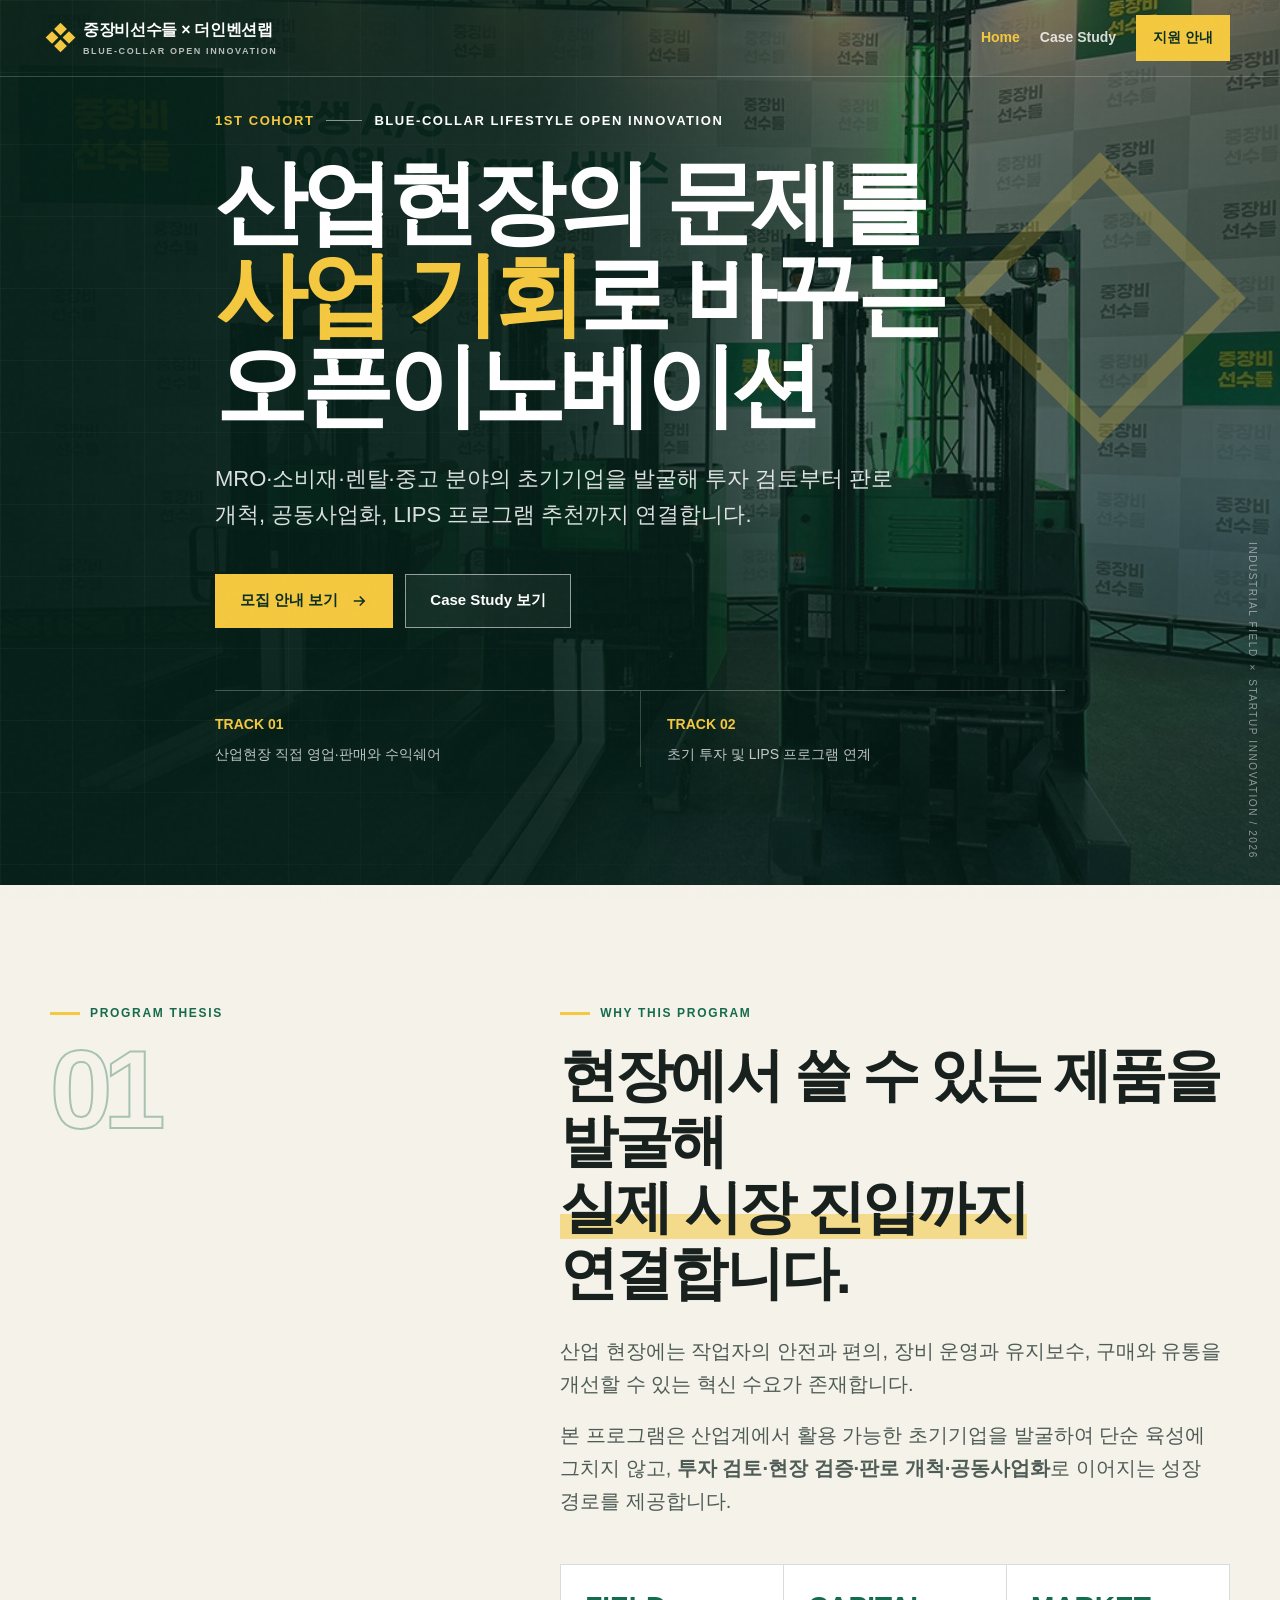
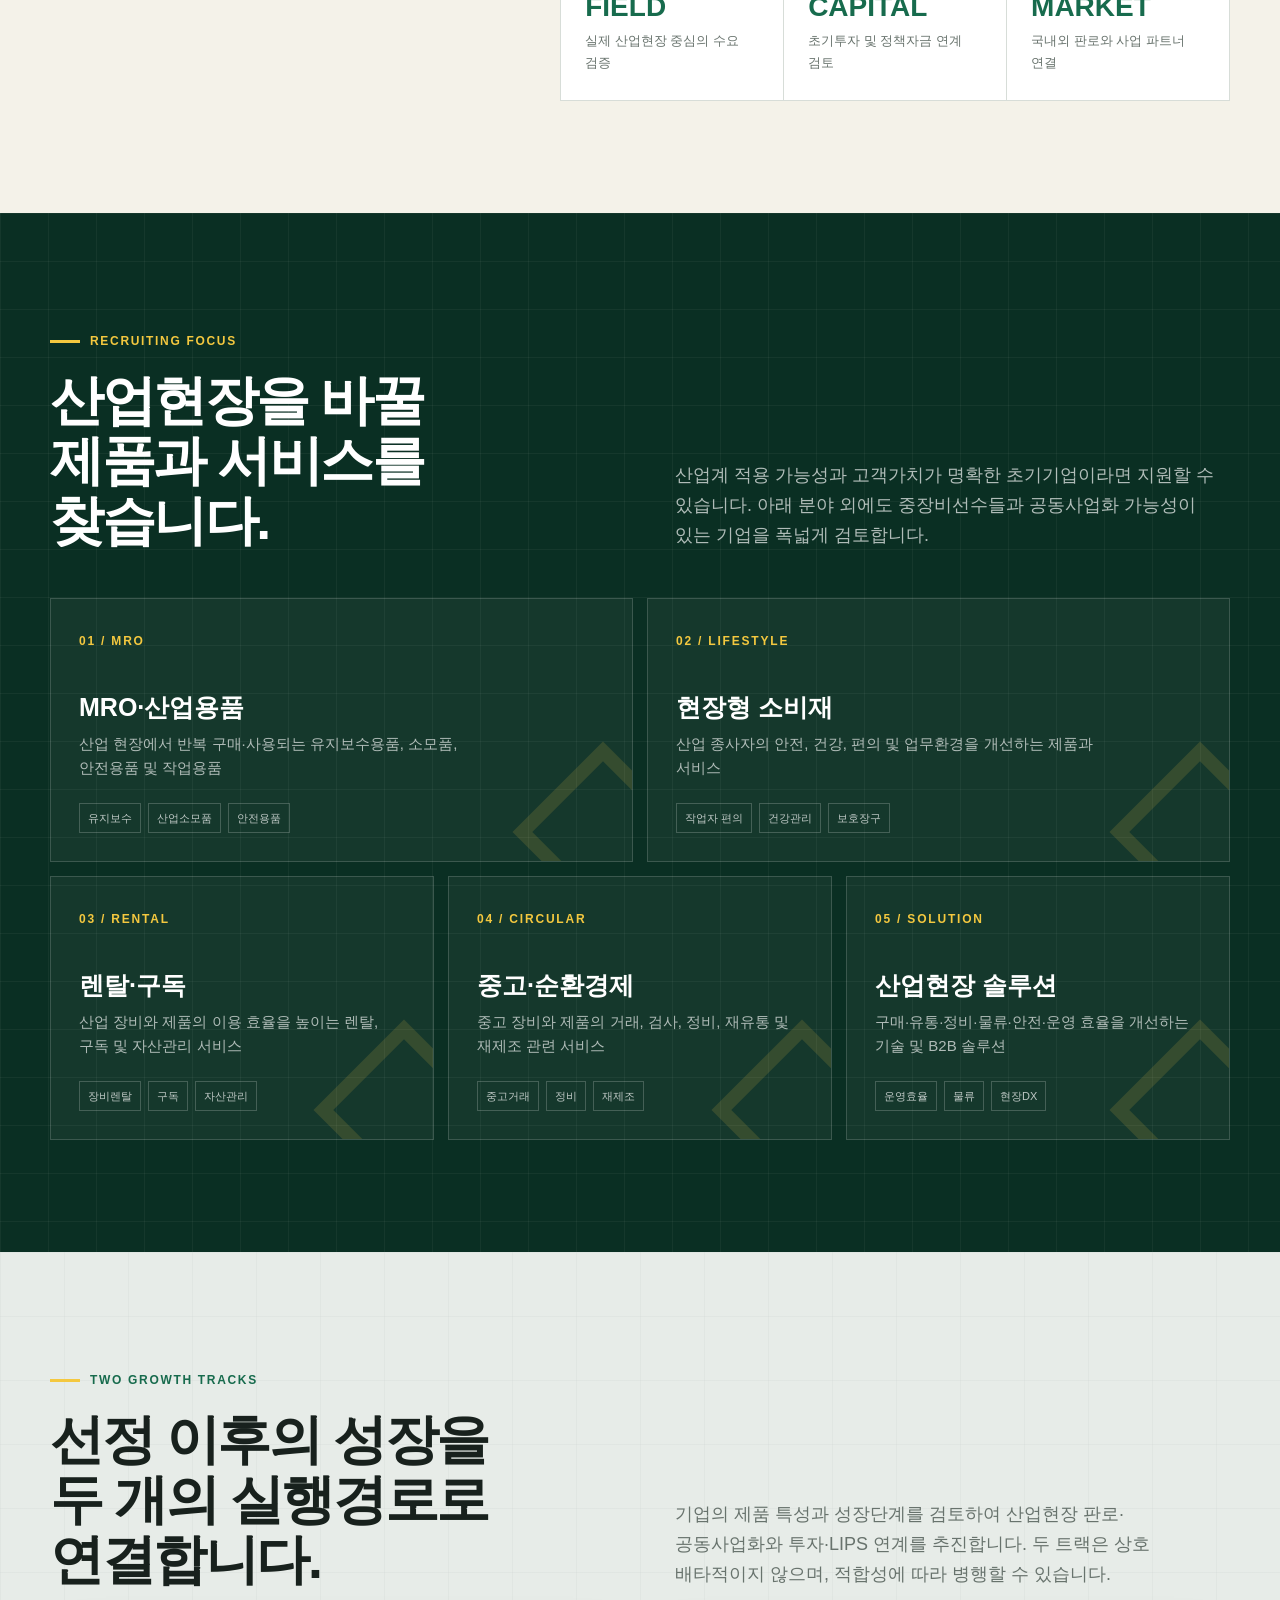
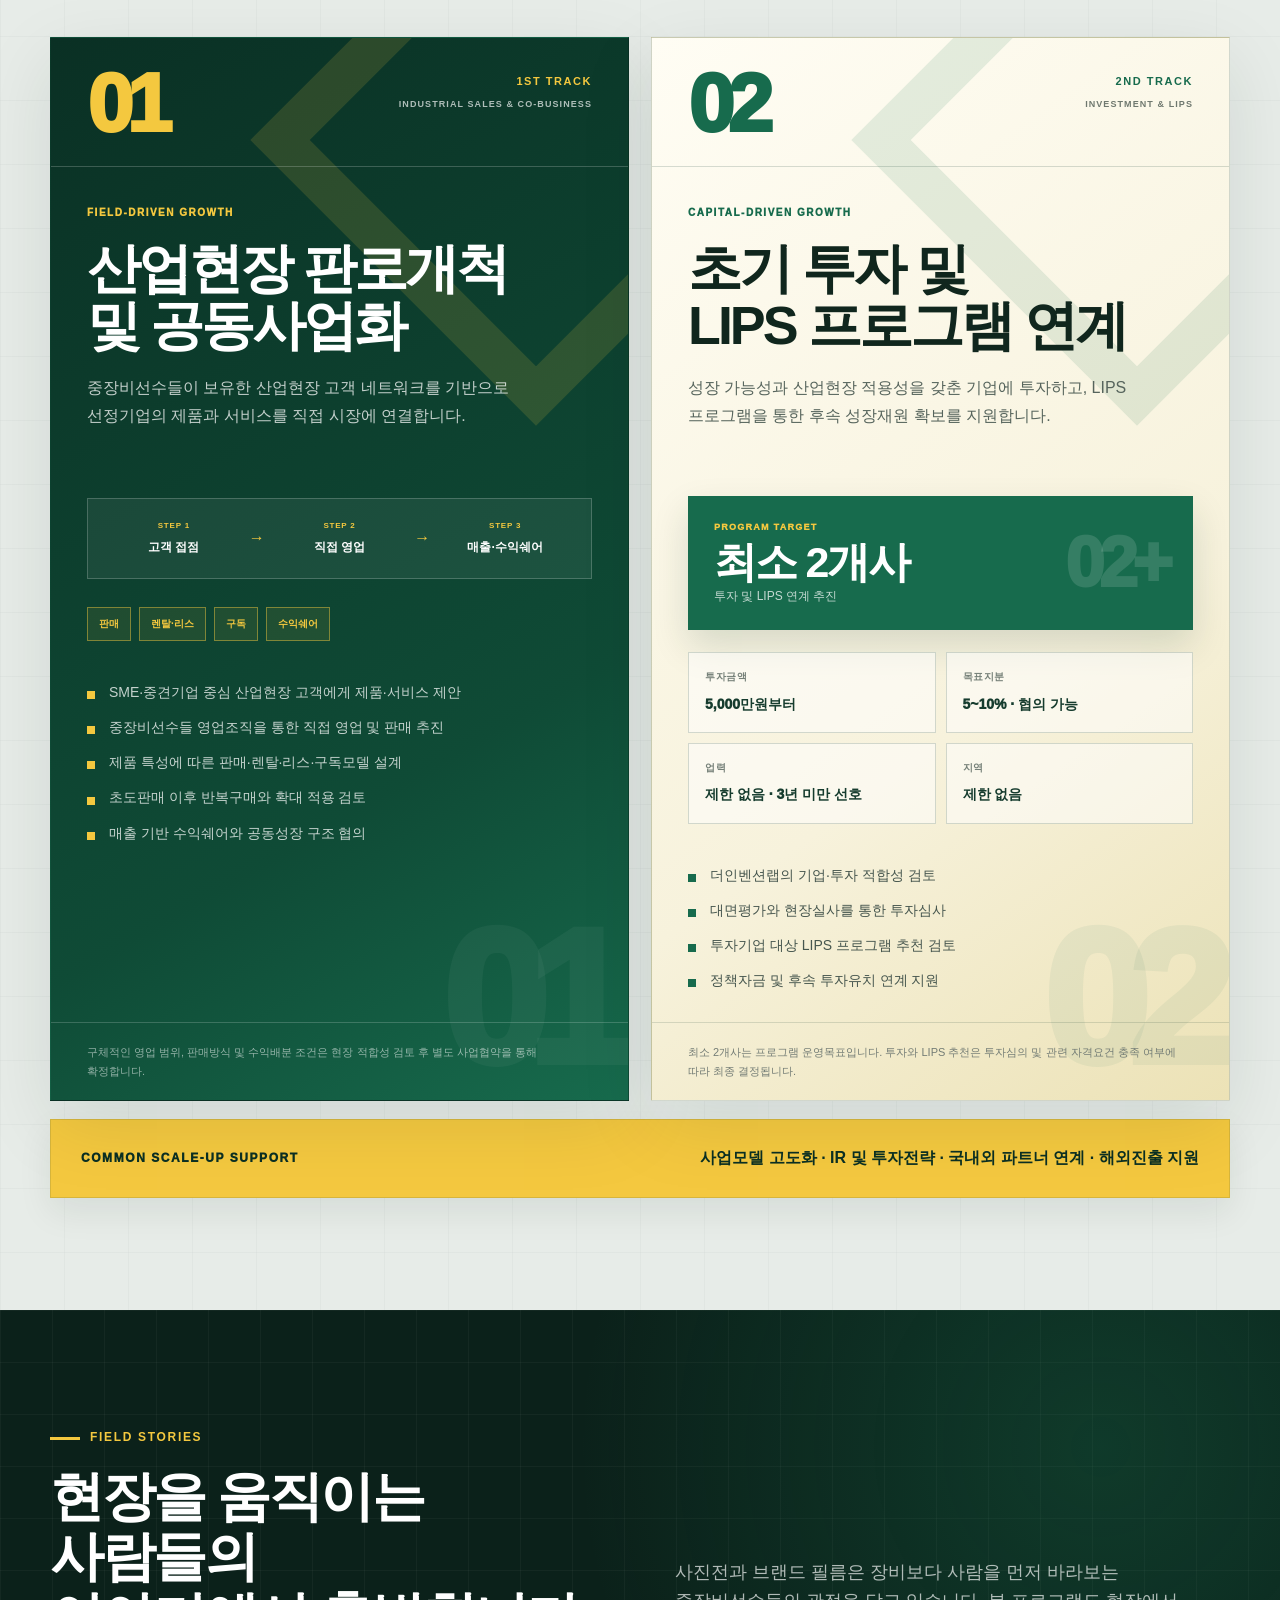
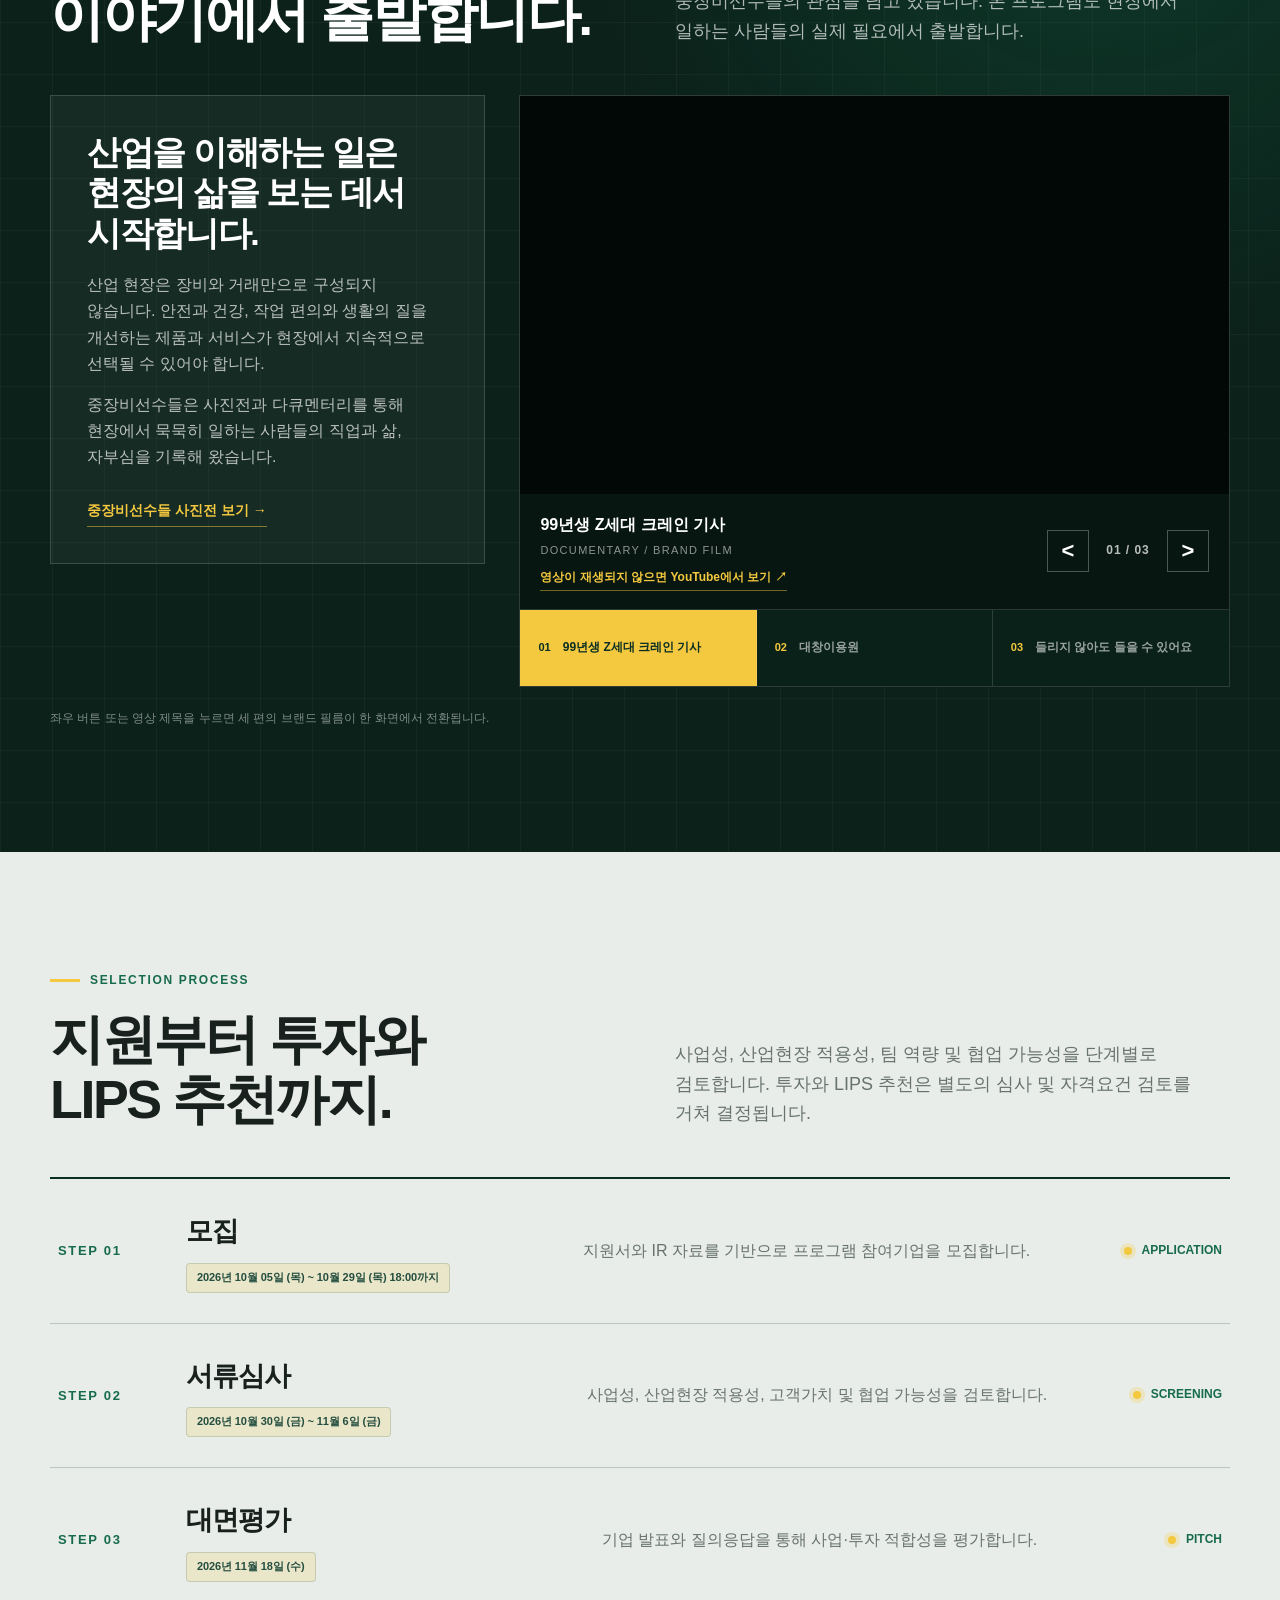
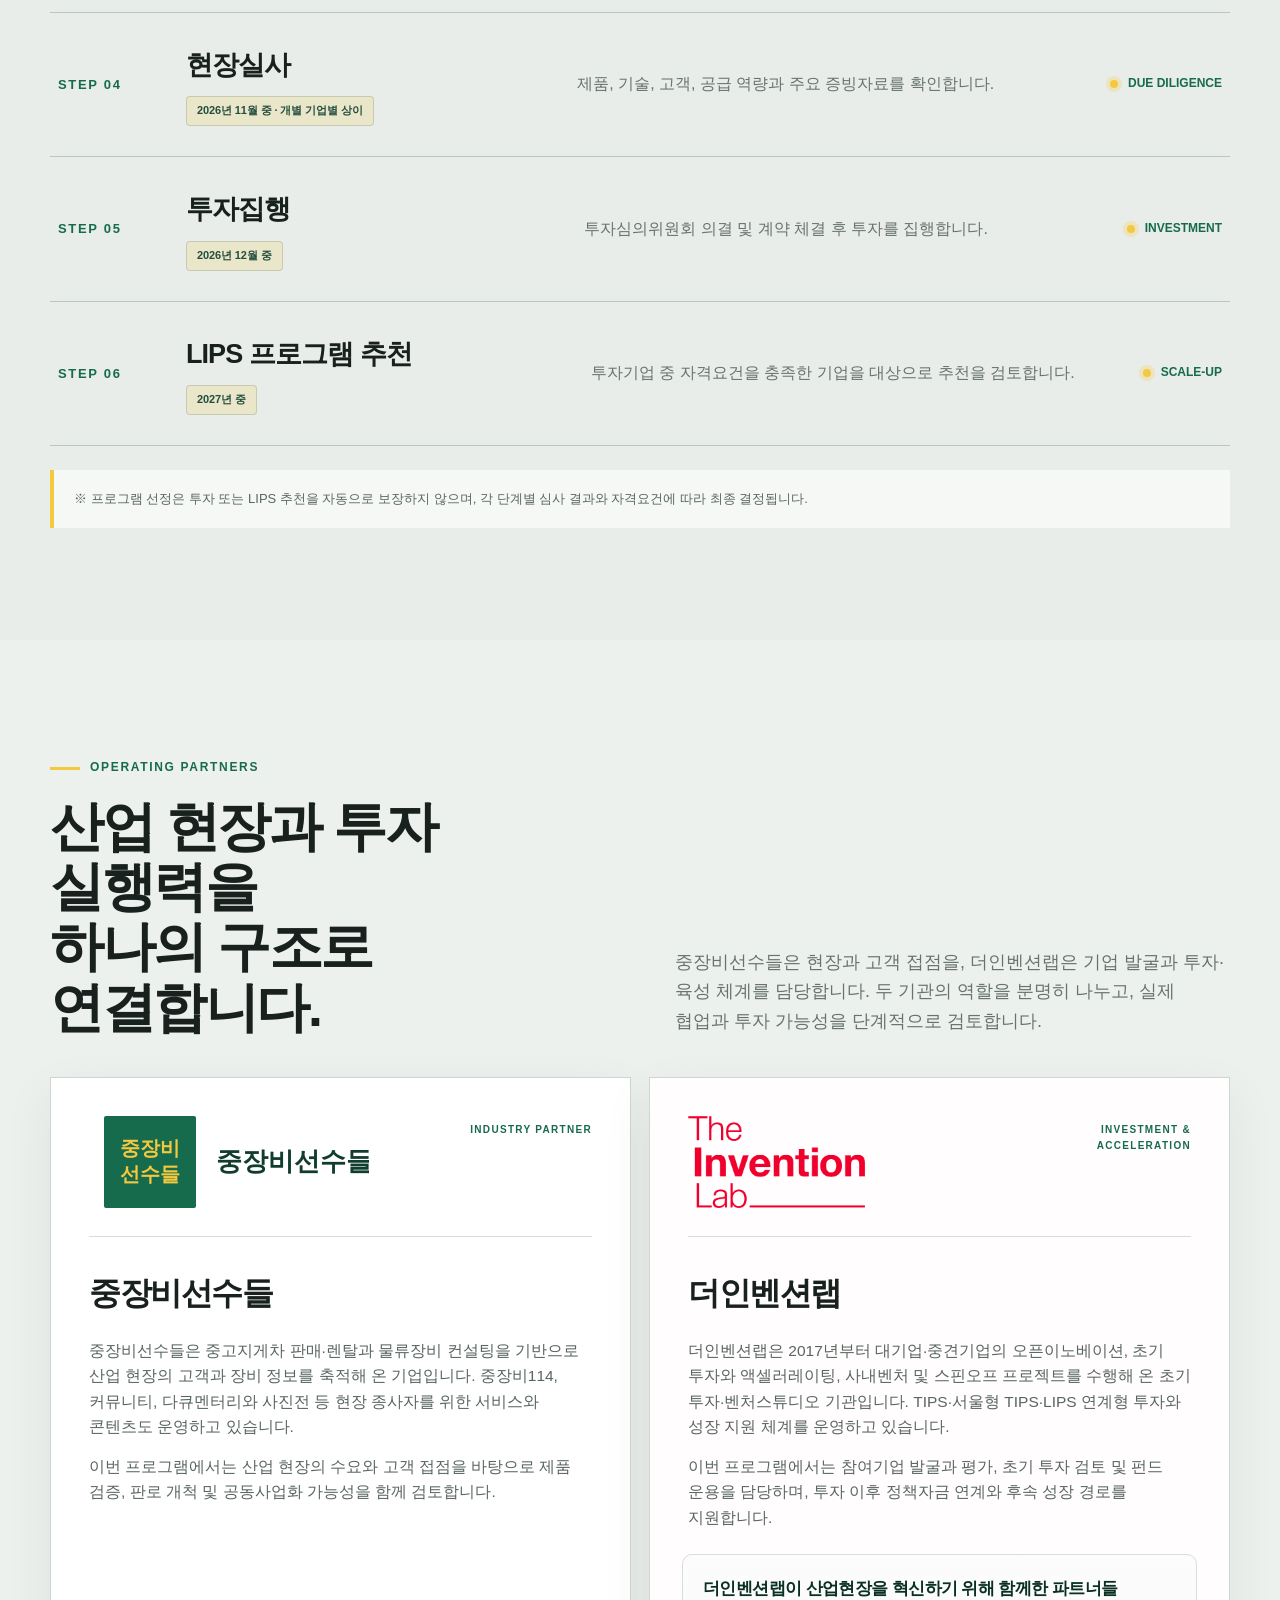
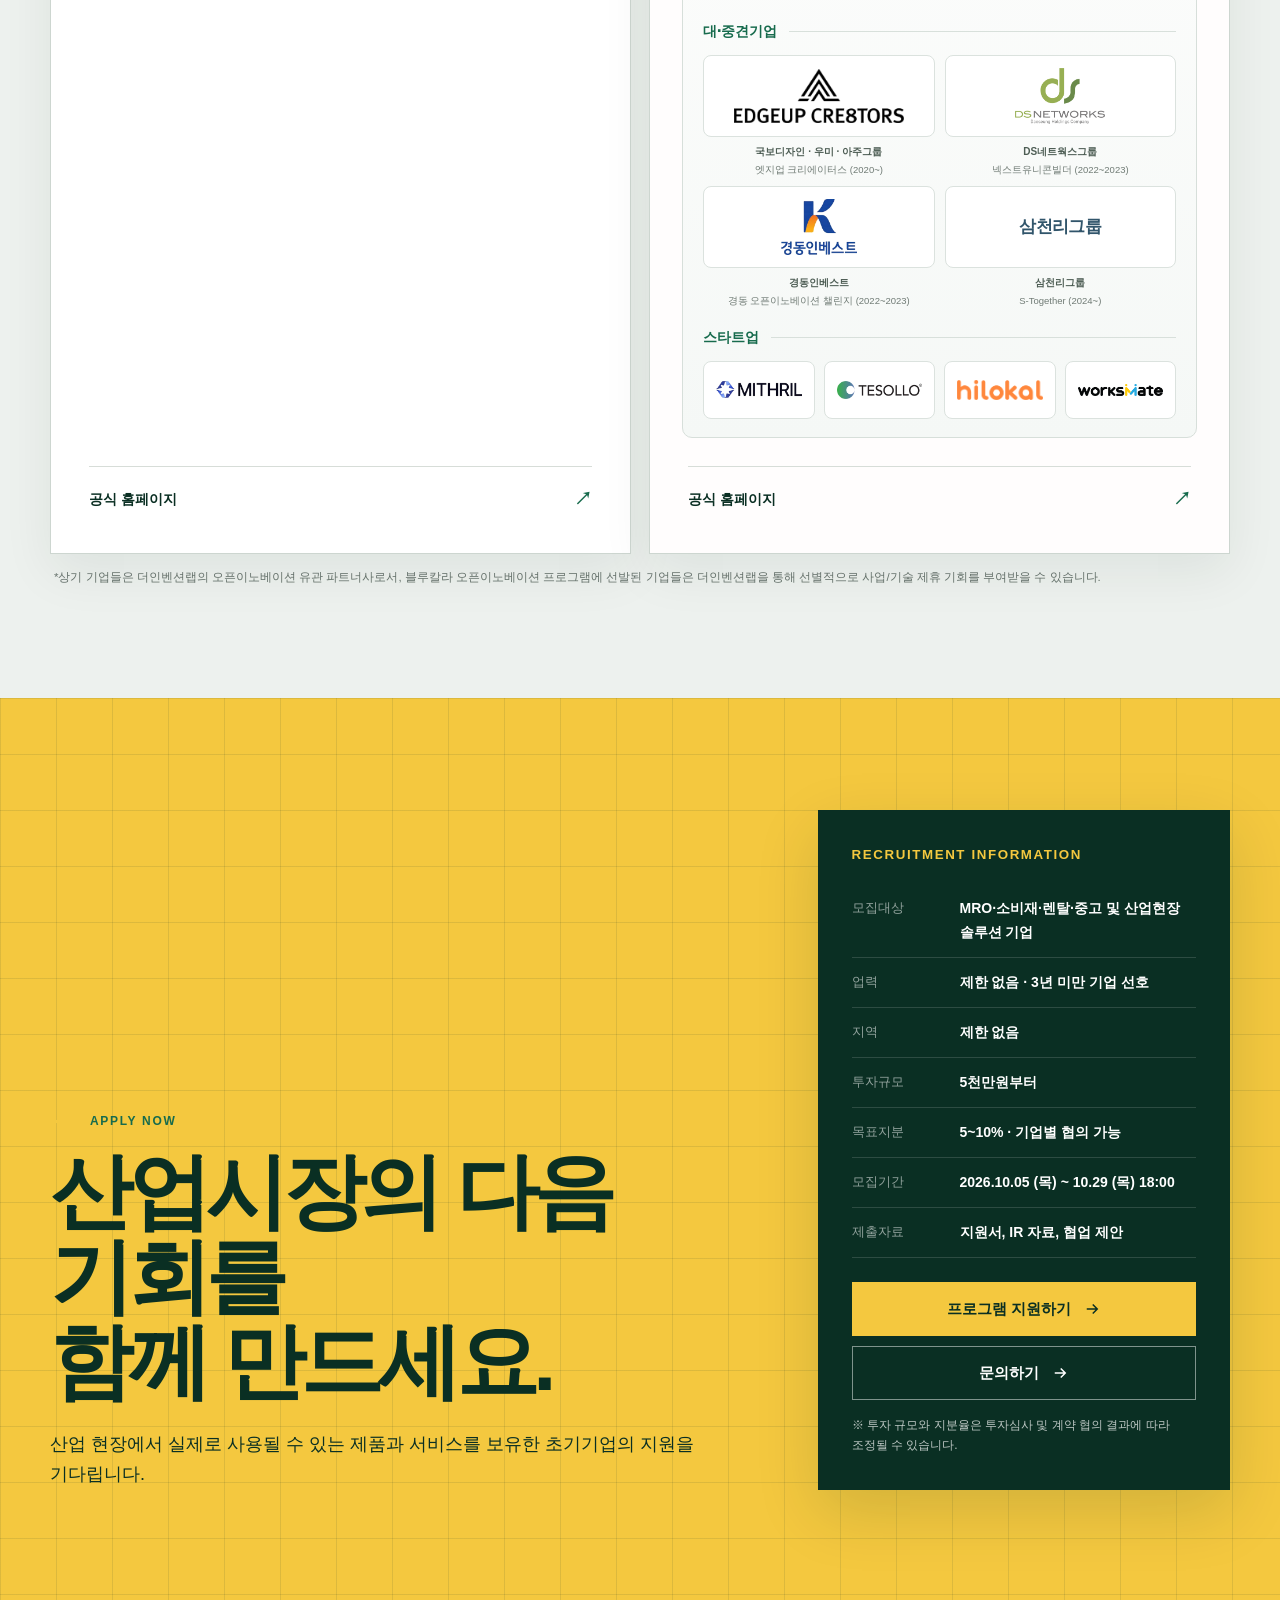
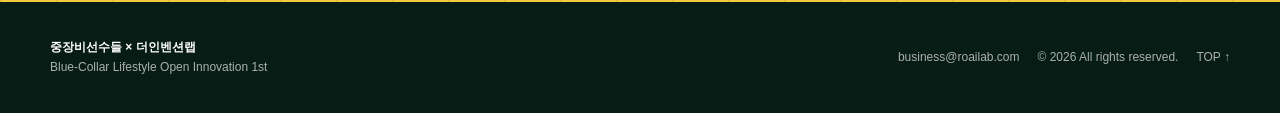
==== commit d1d91c50: "Add files via upload" ====
--- a/index.html
+++ b/index.html
@@ -26,9 +26,9 @@
   <meta name="twitter:description" content="산업현장 판로·공동사업화와 초기투자·LIPS 연계를 연결하는 오픈이노베이션 프로그램." />
   <meta name="twitter:image" content="https://www.bluecollaroi.com/assets/hero-forklifts.png" />
   <title>블루칼라 라이프스타일 오픈이노베이션 1기 | 중장비선수들 × 더인벤션랩</title>
-  <script type="application/ld+json">{"@context":"https://schema.org","@graph":[{"@type":"WebSite","@id":"https://www.bluecollaroi.com/#website","url":"https://www.bluecollaroi.com/","name":"블루칼라 라이프스타일 오픈이노베이션","alternateName":"Blue-Collar Lifestyle Open Innovation","inLanguage":"ko-KR"},{"@type":"Organization","@id":"https://www.bluecollaroi.com/#heavy-equipment-players","name":"중장비선수들","url":"https://www.9dan.biz/"},{"@type":"Organization","@id":"https://www.bluecollaroi.com/#the-invention-lab","name":"더인벤션랩","alternateName":"The Invention Lab","url":"https://theilab.kr/","logo":"https://www.bluecollaroi.com/assets/theinventionlab-logo.png","email":"business@roailab.com"},{"@type":"Service","@id":"https://www.bluecollaroi.com/#program","name":"블루칼라 라이프스타일 오픈이노베이션 1기","serviceType":"산업현장 오픈이노베이션·초기투자·공동사업화 프로그램","description":"산업현장 MRO·소비재·렌탈·중고 분야 초기기업을 발굴해 판로 개척, 공동사업화, 초기 투자 및 LIPS 프로그램 연계를 지원하는 프로그램입니다.","url":"https://www.bluecollaroi.com/","areaServed":{"@type":"Country","name":"대한민국"},"audience":{"@type":"BusinessAudience","audienceType":"산업현장 적용 제품·서비스를 보유한 창업기업"},"provider":[{"@id":"https://www.bluecollaroi.com/#heavy-equipment-players"},{"@id":"https://www.bluecollaroi.com/#the-invention-lab"}]},{"@type":"WebPage","@id":"https://www.bluecollaroi.com/#webpage","url":"https://www.bluecollaroi.com/","name":"블루칼라 라이프스타일 오픈이노베이션 1기 | 중장비선수들 × 더인벤션랩","description":"산업현장 MRO·소비재·렌탈·중고 스타트업을 발굴해 중장비선수들의 현장 판로·공동사업화와 더인벤션랩의 초기투자·LIPS 연계를 지원하는 오픈이노베이션 프로그램입니다.","isPartOf":{"@id":"https://www.bluecollaroi.com/#website"},"about":{"@id":"https://www.bluecollaroi.com/#program"},"inLanguage":"ko-KR","dateModified":"2026-09-28"}]}</script>
+  <script type="application/ld+json">{"@context":"https://schema.org","@graph":[{"@type":"WebSite","@id":"https://www.bluecollaroi.com/#website","url":"https://www.bluecollaroi.com/","name":"블루칼라 라이프스타일 오픈이노베이션","alternateName":"Blue-Collar Lifestyle Open Innovation","inLanguage":"ko-KR"},{"@type":"Organization","@id":"https://www.bluecollaroi.com/#heavy-equipment-players","name":"중장비선수들","url":"https://www.9dan.biz/"},{"@type":"Organization","@id":"https://www.bluecollaroi.com/#the-invention-lab","name":"더인벤션랩","alternateName":"The Invention Lab","url":"https://theilab.kr/","logo":"https://www.bluecollaroi.com/assets/theinventionlab-logo.png","email":"business@roailab.com"},{"@type":"Service","@id":"https://www.bluecollaroi.com/#program","name":"블루칼라 라이프스타일 오픈이노베이션 1기","serviceType":"산업현장 오픈이노베이션·초기투자·공동사업화 프로그램","description":"산업현장 MRO·소비재·렌탈·중고 분야 초기기업을 발굴해 판로 개척, 공동사업화, 초기 투자 및 LIPS 프로그램 연계를 지원하는 프로그램입니다.","url":"https://www.bluecollaroi.com/","areaServed":{"@type":"Country","name":"대한민국"},"audience":{"@type":"BusinessAudience","audienceType":"산업현장 적용 제품·서비스를 보유한 창업기업"},"provider":[{"@id":"https://www.bluecollaroi.com/#heavy-equipment-players"},{"@id":"https://www.bluecollaroi.com/#the-invention-lab"}]},{"@type":"WebPage","@id":"https://www.bluecollaroi.com/#webpage","url":"https://www.bluecollaroi.com/","name":"블루칼라 라이프스타일 오픈이노베이션 1기 | 중장비선수들 × 더인벤션랩","description":"산업현장 MRO·소비재·렌탈·중고 스타트업을 발굴해 중장비선수들의 현장 판로·공동사업화와 더인벤션랩의 초기투자·LIPS 연계를 지원하는 오픈이노베이션 프로그램입니다.","isPartOf":{"@id":"https://www.bluecollaroi.com/#website"},"about":{"@id":"https://www.bluecollaroi.com/#program"},"inLanguage":"ko-KR","dateModified":"2026-09-30"}]}</script>
   <script>document.documentElement.classList.add('js');</script>
-  <link rel="stylesheet" href="styles.css?v=24" />
+  <link rel="stylesheet" href="styles.css?v=25" />
 </head>
 <body data-page="home">
   <header class="nav">
@@ -335,9 +335,11 @@
             <div><dt>목표지분</dt><dd>5~10% · 기업별 협의 가능</dd></div>
             <div><dt>모집기간</dt><dd>2026.10.05 (목) ~ 10.29 (목) 18:00</dd></div>
             <div><dt>제출자료</dt><dd>지원서, IR 자료, 협업 제안</dd></div>
-            <div><dt>문의</dt><dd><a href="mailto:business@roailab.com">business@roailab.com</a></dd></div>
           </dl>
           <a class="btn btn-primary" href="https://www.finedeal.co.kr/activities/41/landing-preview" target="_blank" rel="noopener noreferrer">프로그램 지원하기
+            <svg viewBox="0 0 24 24" fill="none" stroke="currentColor" stroke-width="2"><path d="M5 12h14M13 6l6 6-6 6"/></svg>
+          </a>
+          <a class="btn btn-inquiry" href="https://buly.kr/3CQpTun" target="_blank" rel="noopener noreferrer">문의하기
             <svg viewBox="0 0 24 24" fill="none" stroke="currentColor" stroke-width="2"><path d="M5 12h14M13 6l6 6-6 6"/></svg>
           </a>
           <p class="apply-caption">※ 투자 규모와 지분율은 투자심사 및 계약 협의 결과에 따라 조정될 수 있습니다.</p>
--- a/styles.css
+++ b/styles.css
@@ -255,6 +255,18 @@
 .apply-box dt { color:rgba(255,255,255,.55); font-size:13px; }
 .apply-box dd { margin:0; font-weight:800; font-size:14px; }
 .apply-box .btn { width:100%; margin-top:24px; }
+
+.apply-box .btn-inquiry {
+  margin-top:10px;
+  border:1px solid rgba(255,255,255,.48);
+  background:transparent;
+  color:#fff;
+}
+.apply-box .btn-inquiry:hover {
+  border-color:#fff;
+  background:rgba(255,255,255,.08);
+  transform:translateY(-1px);
+}
 .apply-caption { margin-top:16px !important; font-size:12px !important; opacity:.72; }
 
 /* Footer */
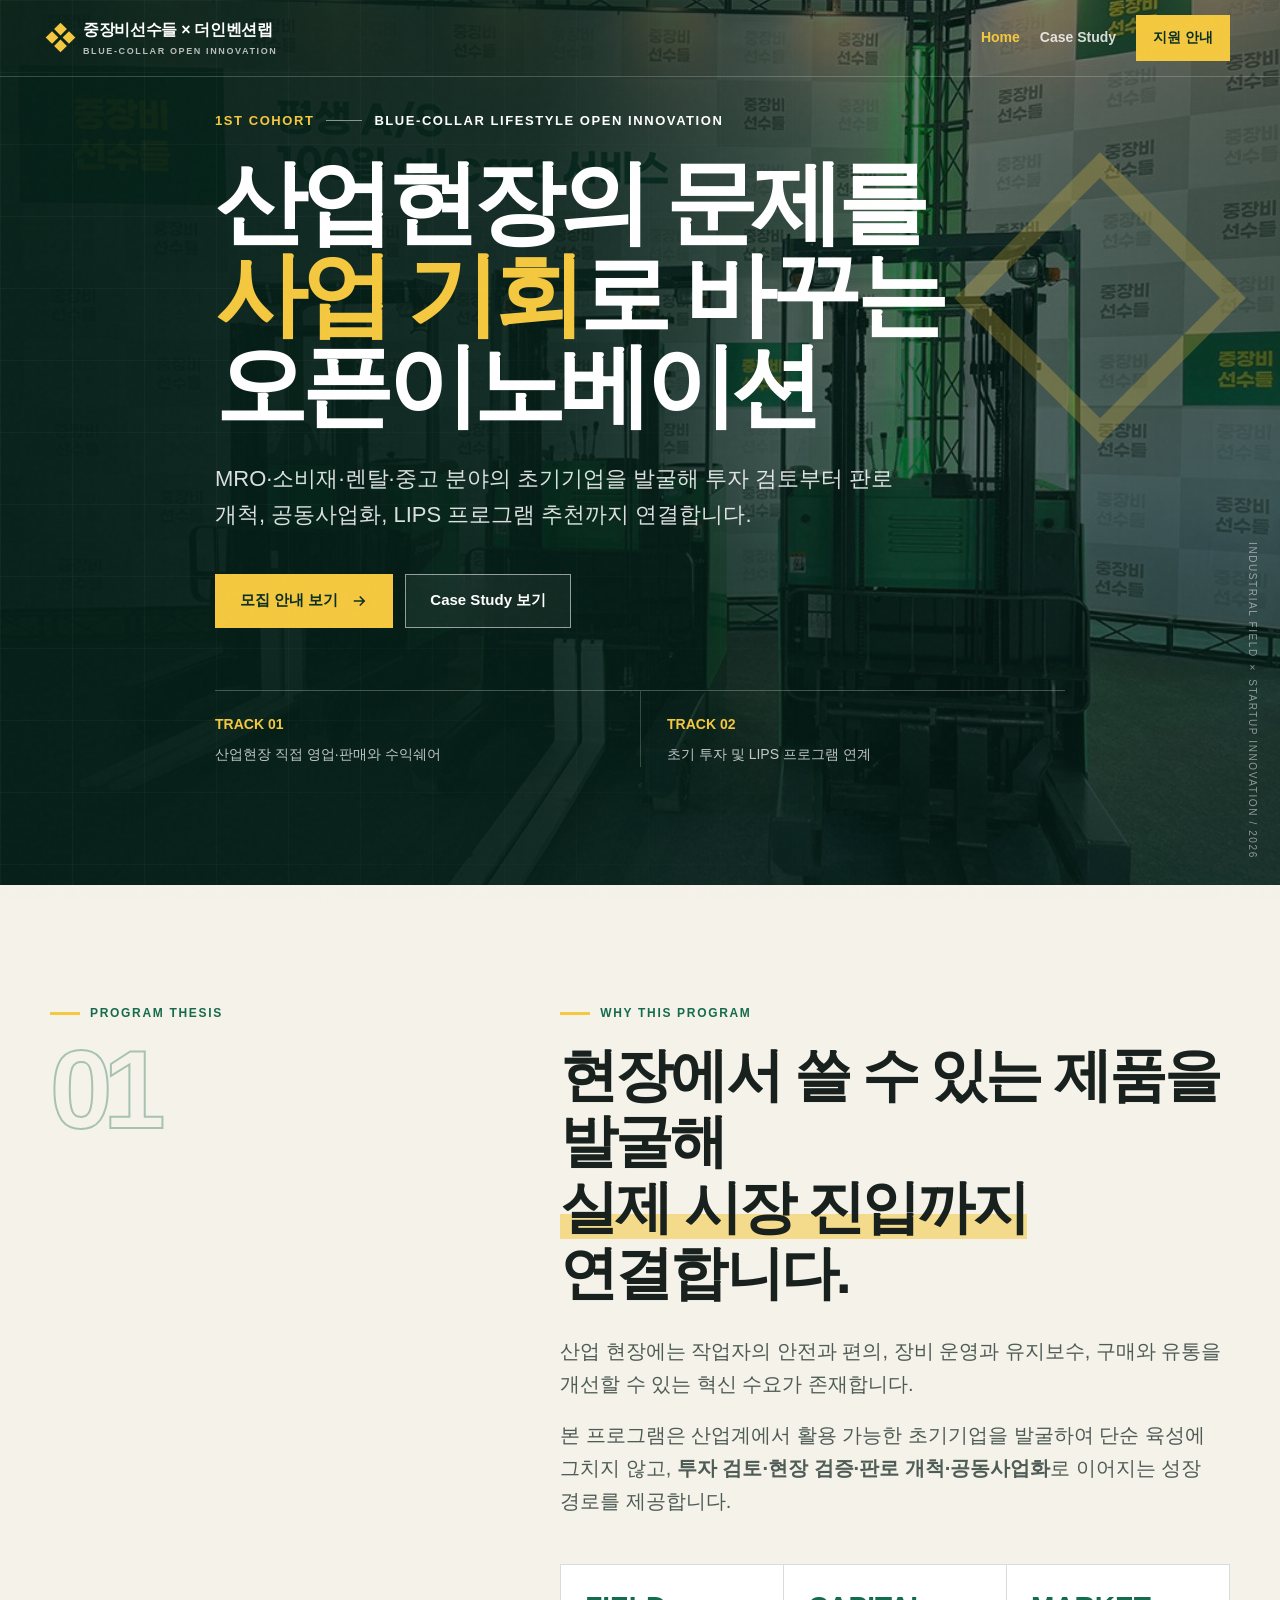
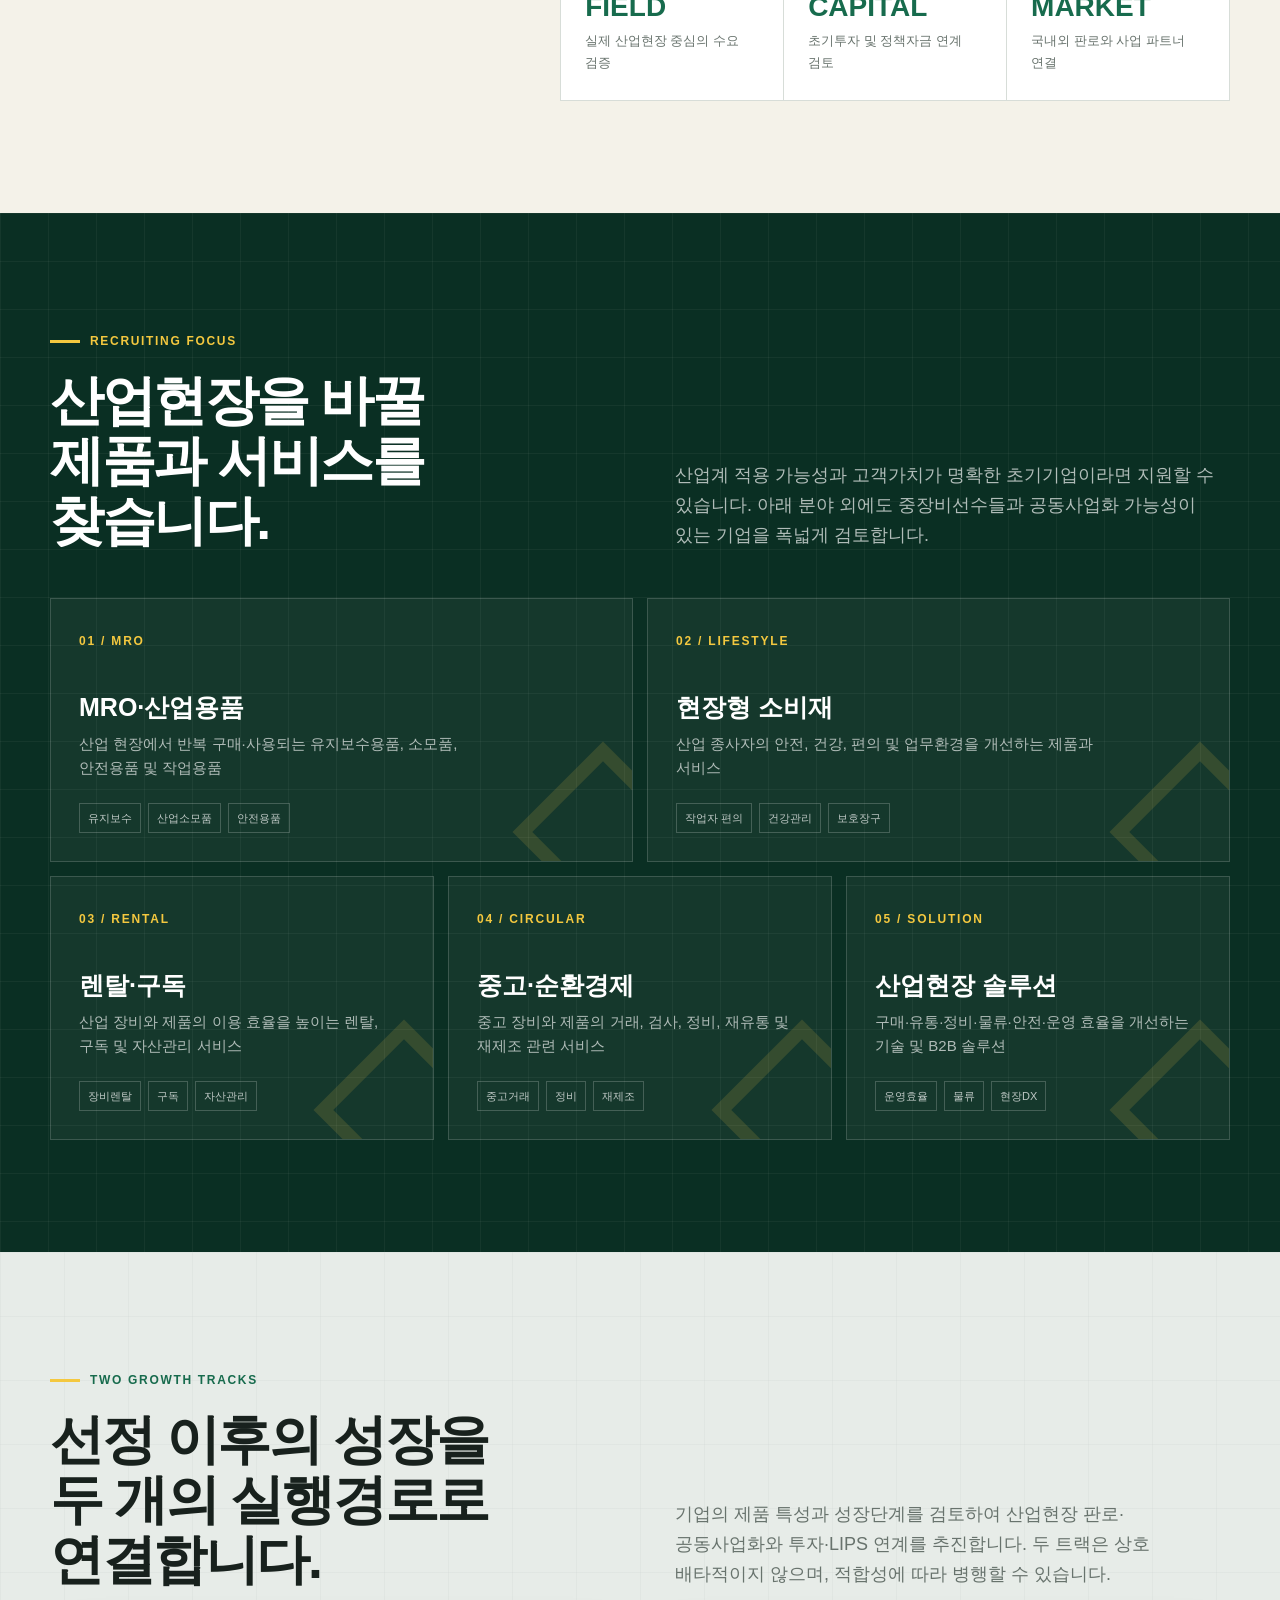
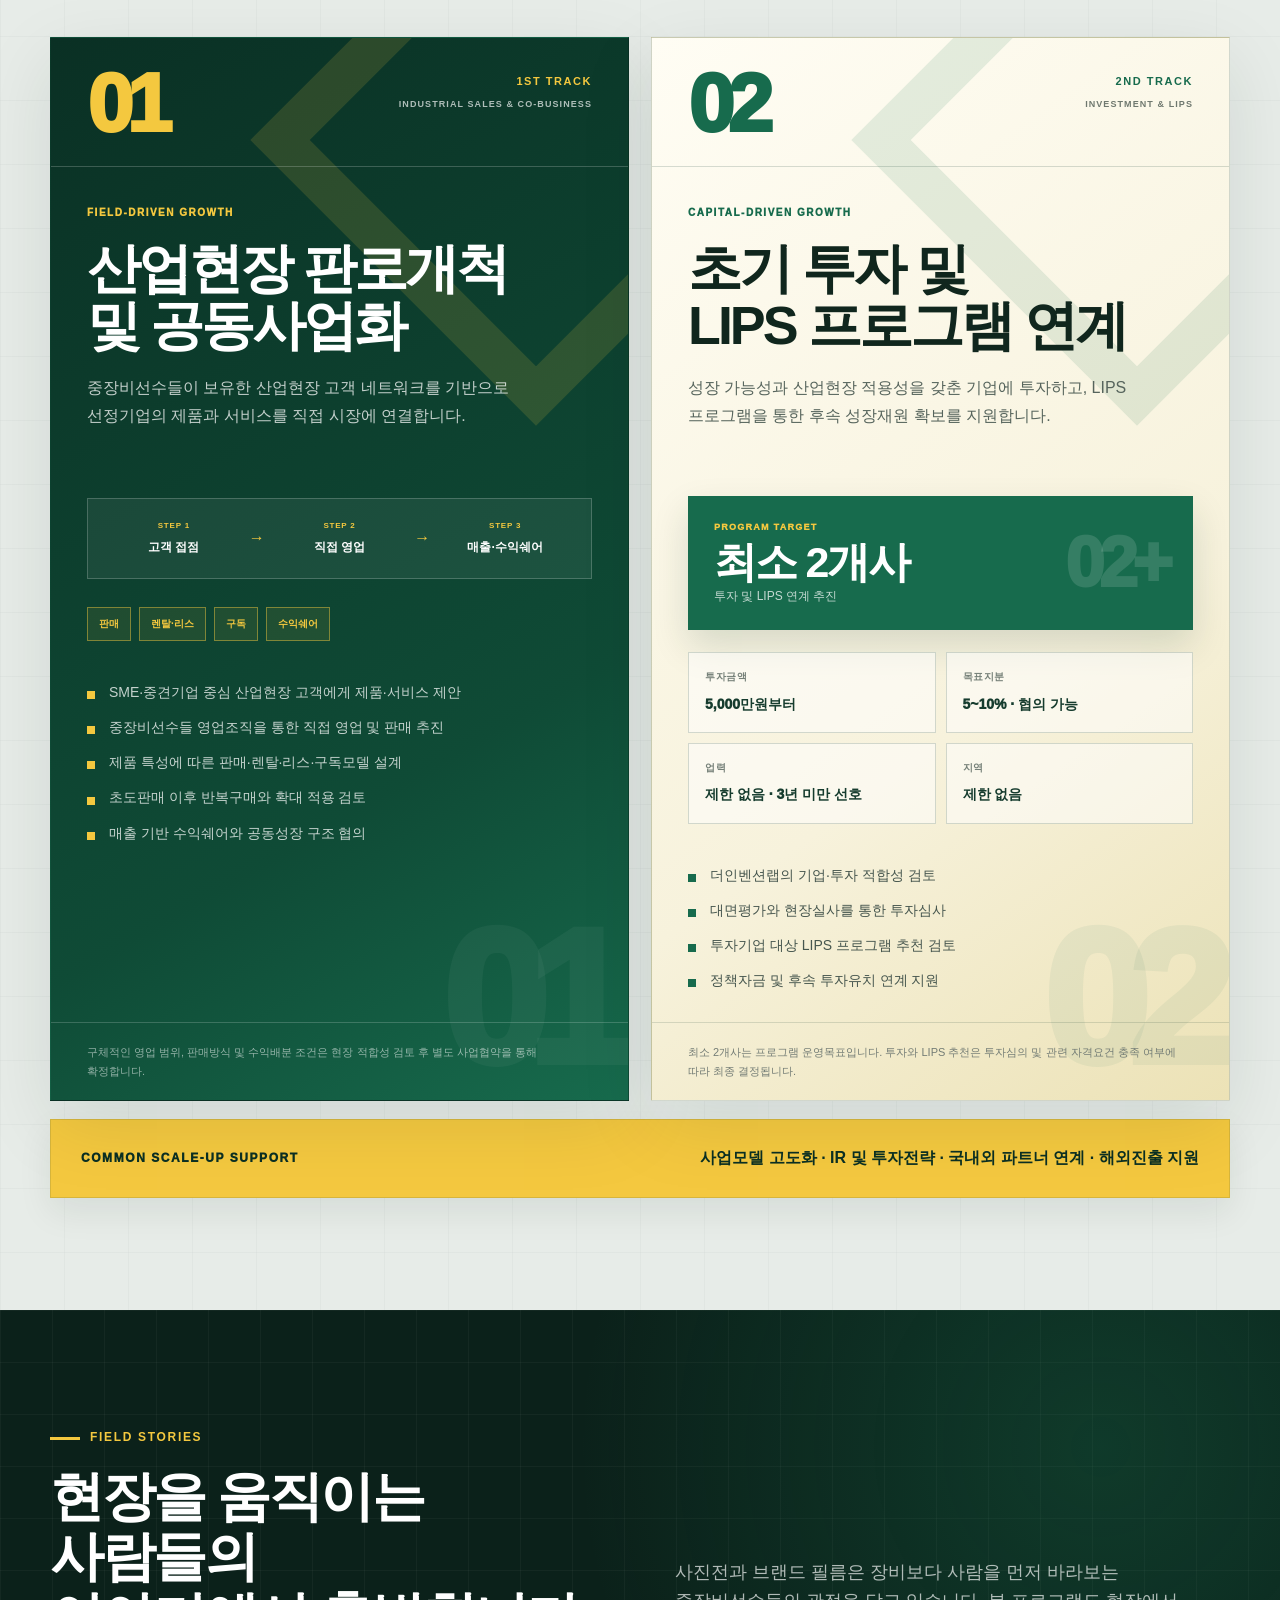
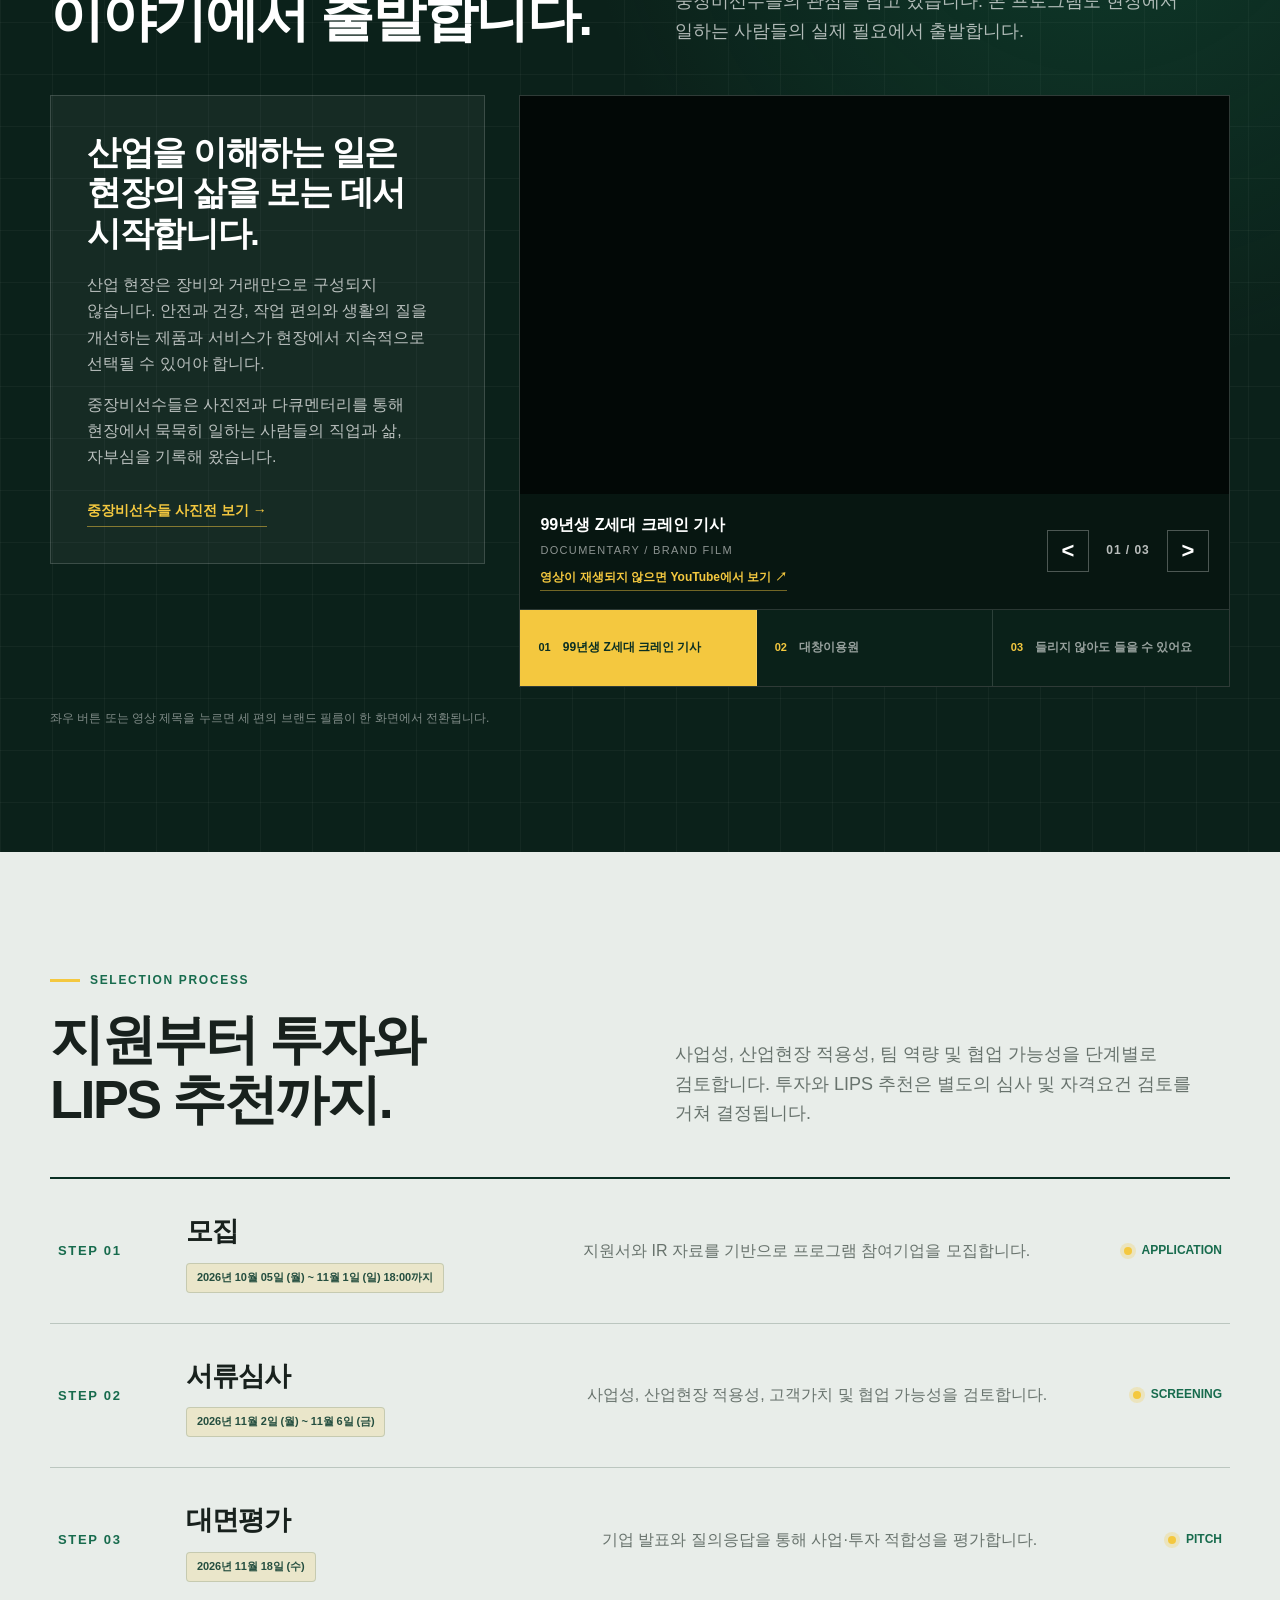
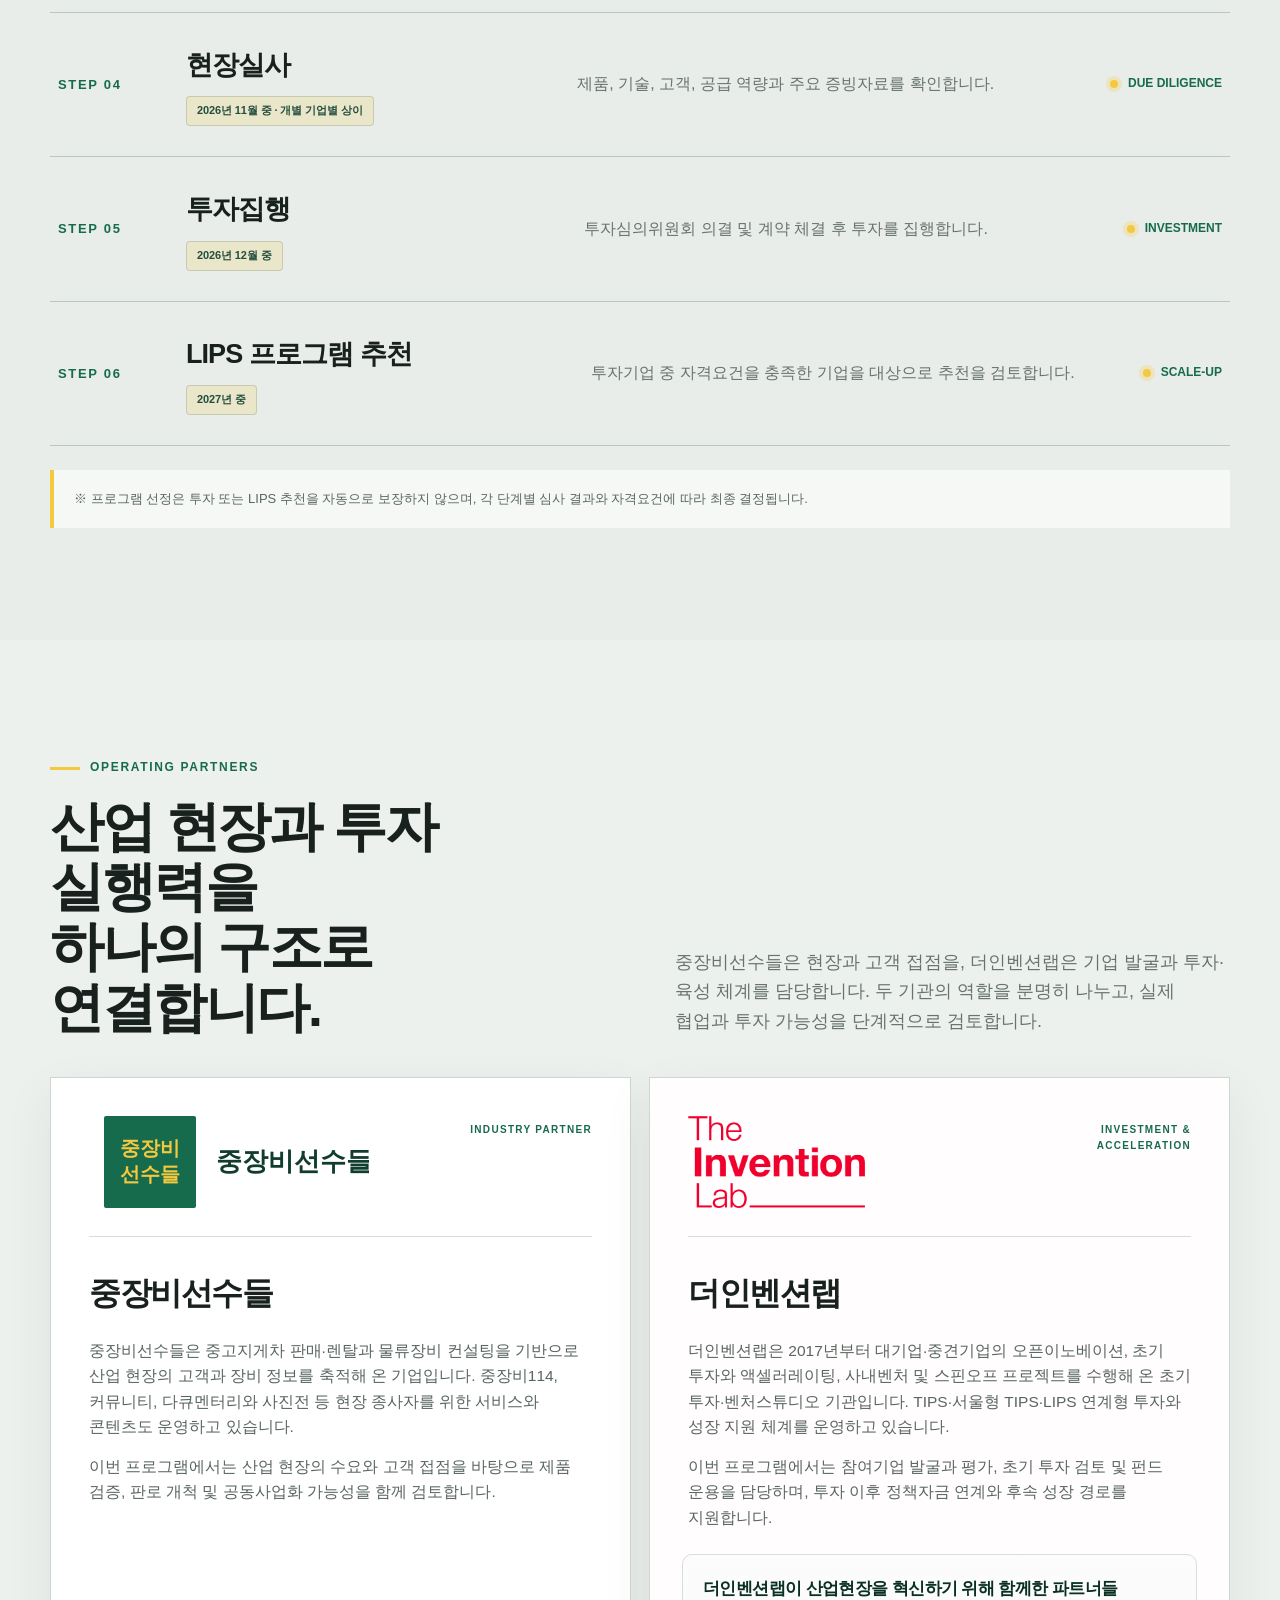
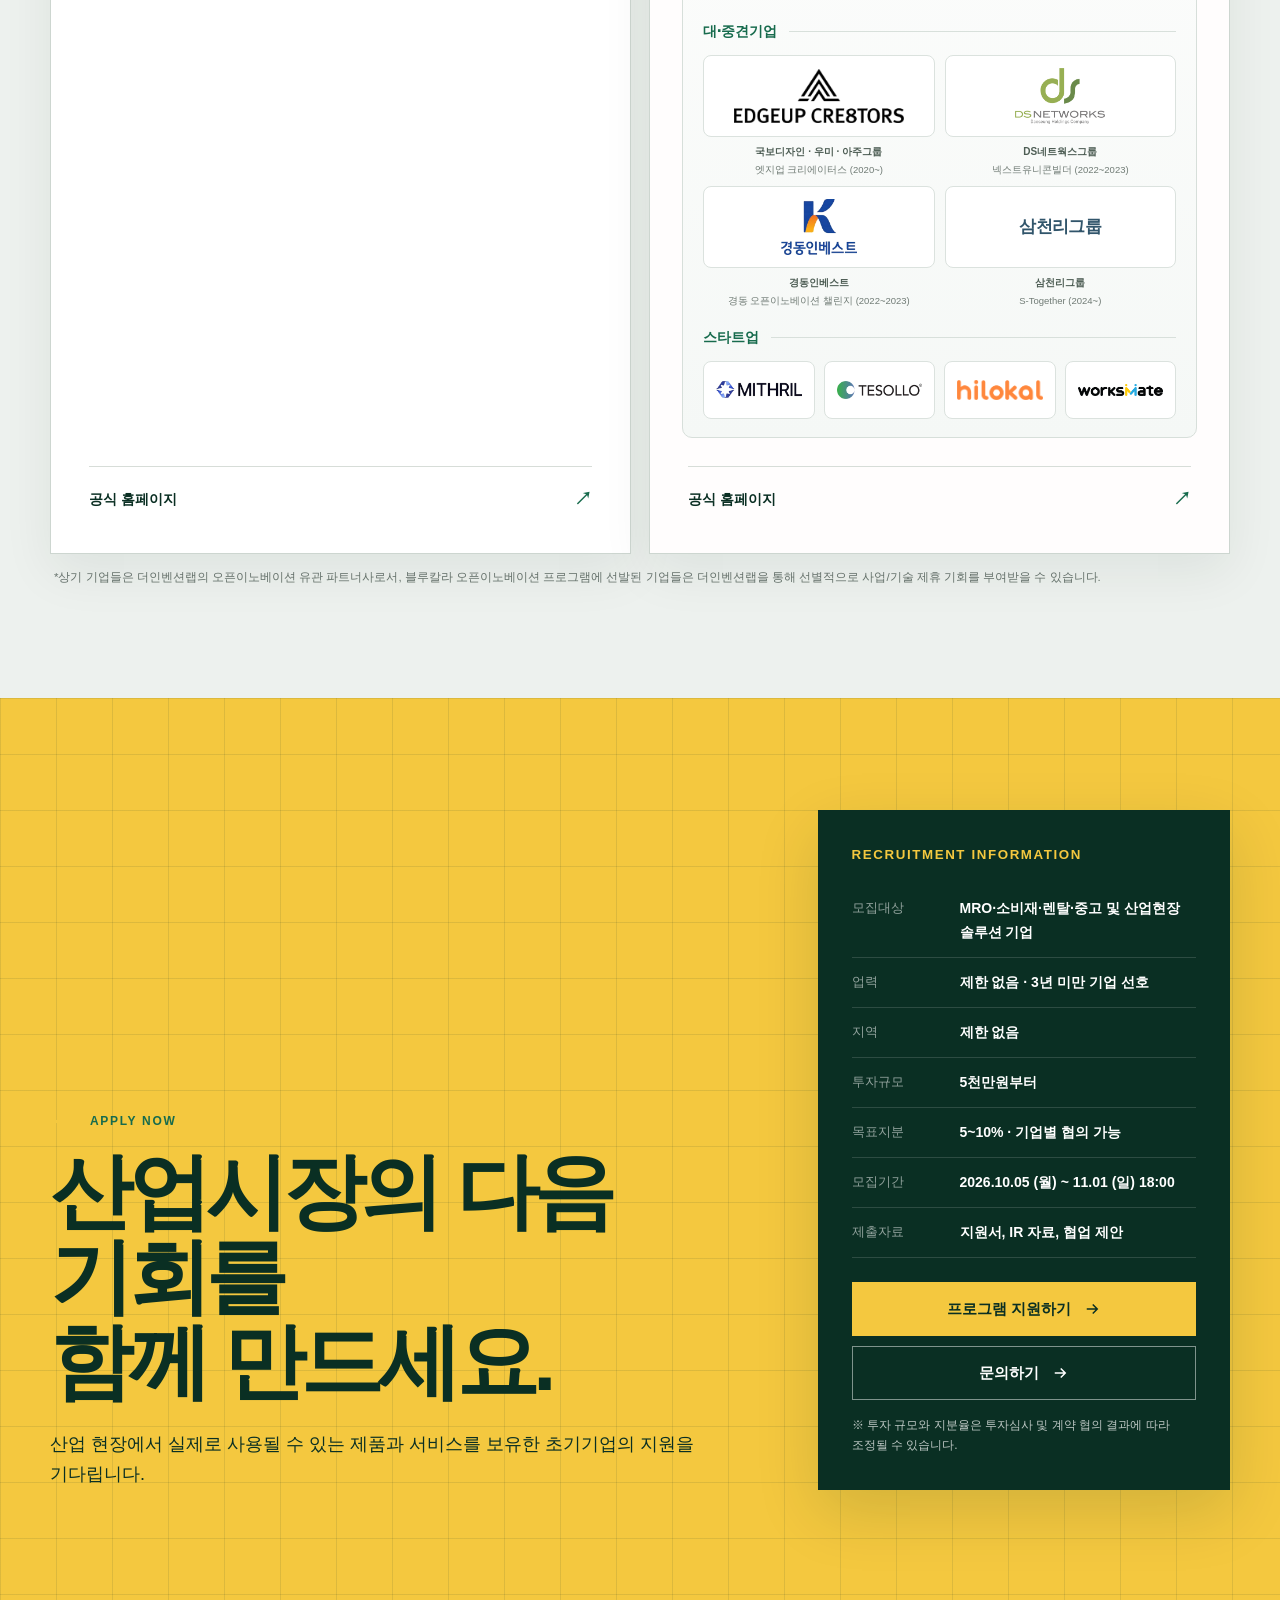
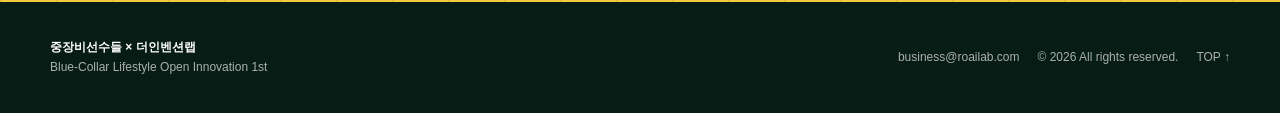
==== commit bafeef5b: "Add files via upload" ====
--- a/index.html
+++ b/index.html
@@ -40,7 +40,7 @@
       <nav class="nav-links" aria-label="주요 메뉴">
         <a href="index.html" aria-current="page">Home</a>
         <a href="case-study.html">Case Study</a>
-        <a href="https://www.finedeal.co.kr/activities/41/landing-preview" class="nav-cta" target="_blank" rel="noopener noreferrer">지원 안내</a>
+        <a href="https://www.finedeal.co.kr/activities/41/application/38" class="nav-cta" target="_blank" rel="noopener noreferrer">지원 안내</a>
       </nav>
     </div>
   </header>
@@ -228,8 +228,8 @@
           <p class="section-lead">사업성, 산업현장 적용성, 팀 역량 및 협업 가능성을 단계별로 검토합니다. 투자와 LIPS 추천은 별도의 심사 및 자격요건 검토를 거쳐 결정됩니다.</p>
         </div>
         <div class="process-list">
-          <article class="process-item reveal"><span class="process-index">STEP 01</span><div class="process-title"><h3>모집</h3><time class="process-date" datetime="2026-10-05">2026년 10월 05일 (목) ~ 10월 29일 (목) 18:00까지</time></div><p>지원서와 IR 자료를 기반으로 프로그램 참여기업을 모집합니다.</p><span class="status">APPLICATION</span></article>
-          <article class="process-item reveal"><span class="process-index">STEP 02</span><div class="process-title"><h3>서류심사</h3><time class="process-date" datetime="2026-10-30">2026년 10월 30일 (금) ~ 11월 6일 (금)</time></div><p>사업성, 산업현장 적용성, 고객가치 및 협업 가능성을 검토합니다.</p><span class="status">SCREENING</span></article>
+          <article class="process-item reveal"><span class="process-index">STEP 01</span><div class="process-title"><h3>모집</h3><time class="process-date" datetime="2026-10-05">2026년 10월 05일 (월) ~ 11월 1일 (일) 18:00까지</time></div><p>지원서와 IR 자료를 기반으로 프로그램 참여기업을 모집합니다.</p><span class="status">APPLICATION</span></article>
+          <article class="process-item reveal"><span class="process-index">STEP 02</span><div class="process-title"><h3>서류심사</h3><time class="process-date" datetime="2026-11-02">2026년 11월 2일 (월) ~ 11월 6일 (금)</time></div><p>사업성, 산업현장 적용성, 고객가치 및 협업 가능성을 검토합니다.</p><span class="status">SCREENING</span></article>
           <article class="process-item reveal"><span class="process-index">STEP 03</span><div class="process-title"><h3>대면평가</h3><time class="process-date" datetime="2026-11-18">2026년 11월 18일 (수)</time></div><p>기업 발표와 질의응답을 통해 사업·투자 적합성을 평가합니다.</p><span class="status">PITCH</span></article>
           <article class="process-item reveal"><span class="process-index">STEP 04</span><div class="process-title"><h3>현장실사</h3><span class="process-date">2026년 11월 중 · 개별 기업별 상이</span></div><p>제품, 기술, 고객, 공급 역량과 주요 증빙자료를 확인합니다.</p><span class="status">DUE DILIGENCE</span></article>
           <article class="process-item reveal"><span class="process-index">STEP 05</span><div class="process-title"><h3>투자집행</h3><span class="process-date">2026년 12월 중</span></div><p>투자심의위원회 의결 및 계약 체결 후 투자를 집행합니다.</p><span class="status">INVESTMENT</span></article>
@@ -333,10 +333,10 @@
             <div><dt>지역</dt><dd>제한 없음</dd></div>
             <div><dt>투자규모</dt><dd>5천만원부터</dd></div>
             <div><dt>목표지분</dt><dd>5~10% · 기업별 협의 가능</dd></div>
-            <div><dt>모집기간</dt><dd>2026.10.05 (목) ~ 10.29 (목) 18:00</dd></div>
+            <div><dt>모집기간</dt><dd>2026.10.05 (월) ~ 11.01 (일) 18:00</dd></div>
             <div><dt>제출자료</dt><dd>지원서, IR 자료, 협업 제안</dd></div>
           </dl>
-          <a class="btn btn-primary" href="https://www.finedeal.co.kr/activities/41/landing-preview" target="_blank" rel="noopener noreferrer">프로그램 지원하기
+          <a class="btn btn-primary" href="https://www.finedeal.co.kr/activities/41/application/38" target="_blank" rel="noopener noreferrer">프로그램 지원하기
             <svg viewBox="0 0 24 24" fill="none" stroke="currentColor" stroke-width="2"><path d="M5 12h14M13 6l6 6-6 6"/></svg>
           </a>
           <a class="btn btn-inquiry" href="https://buly.kr/3CQpTun" target="_blank" rel="noopener noreferrer">문의하기
@@ -355,7 +355,7 @@
     </div>
   </footer>
 
-  <a href="https://www.finedeal.co.kr/activities/41/landing-preview" class="mobile-cta" target="_blank" rel="noopener noreferrer">프로그램 지원하기</a>
+  <a href="https://www.finedeal.co.kr/activities/41/application/38" class="mobile-cta" target="_blank" rel="noopener noreferrer">프로그램 지원하기</a>
   <script src="script.js?v=14"></script>
 </body>
 </html>
